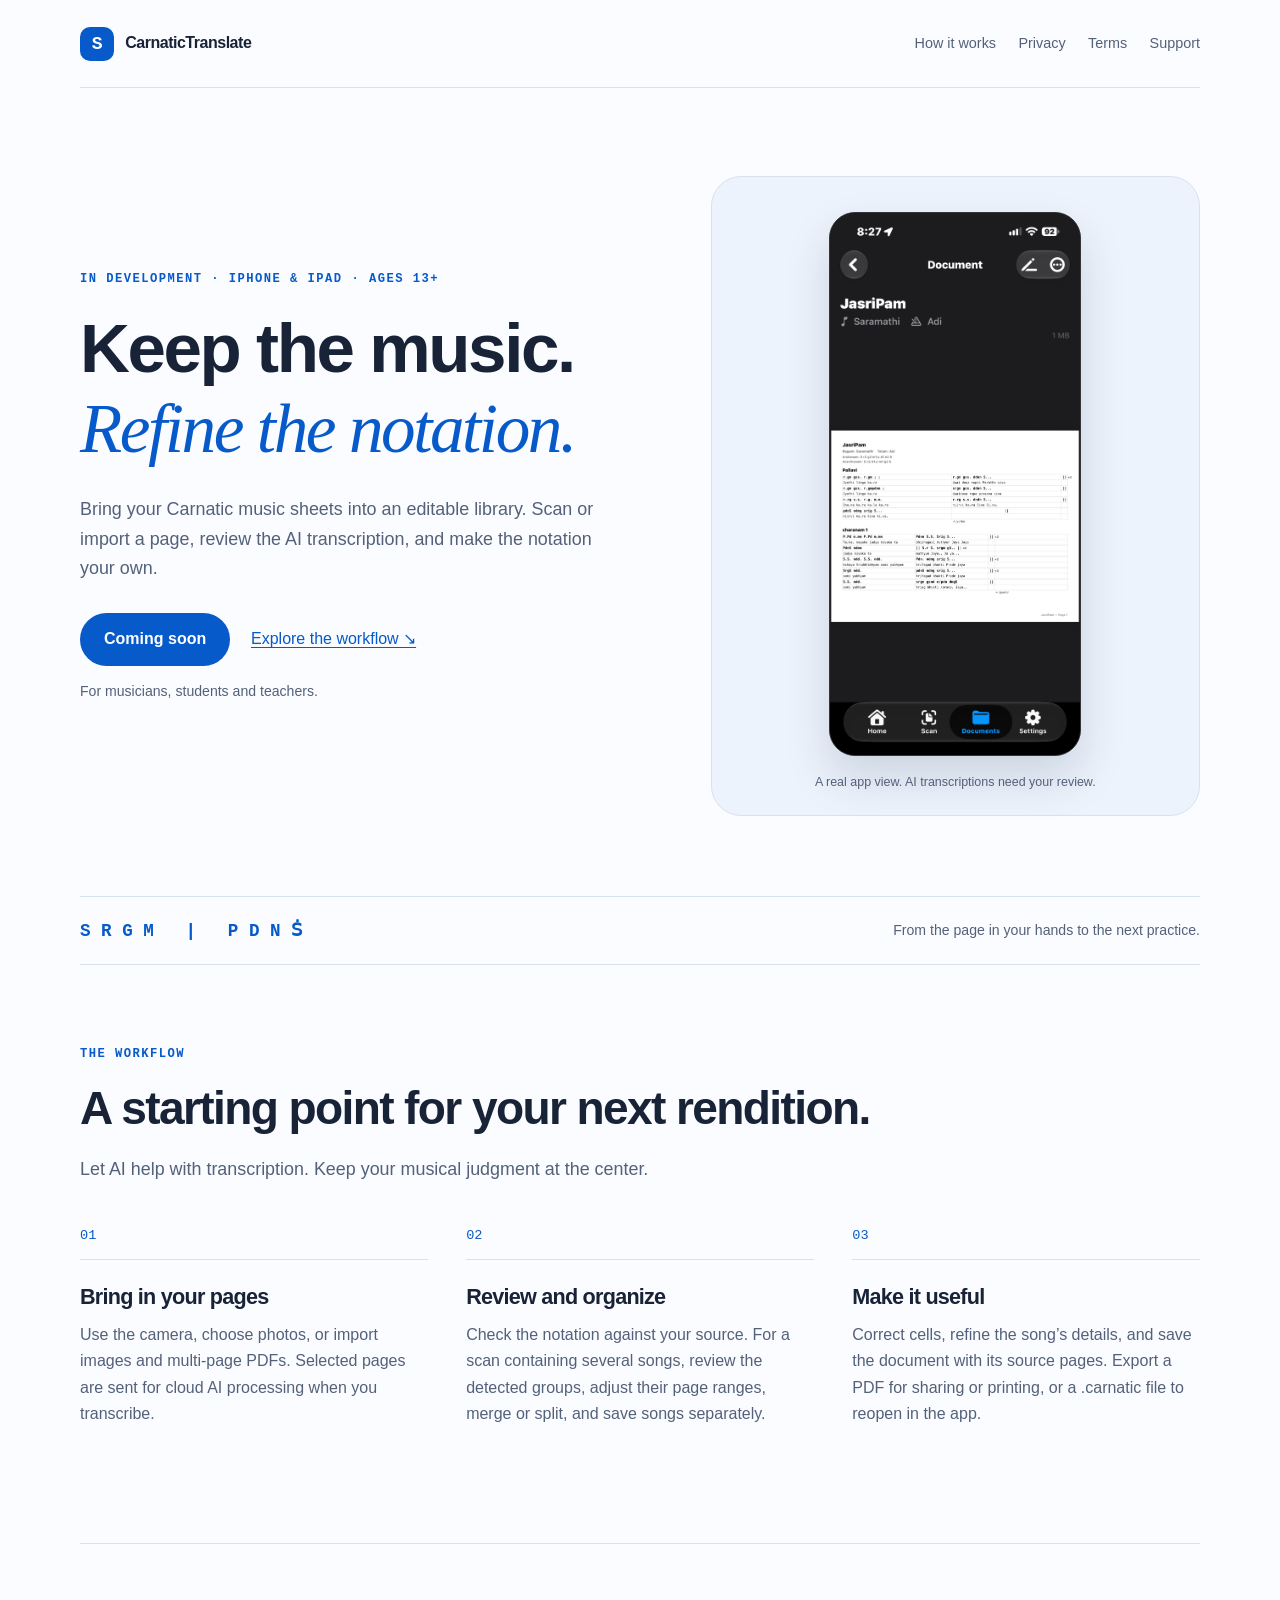
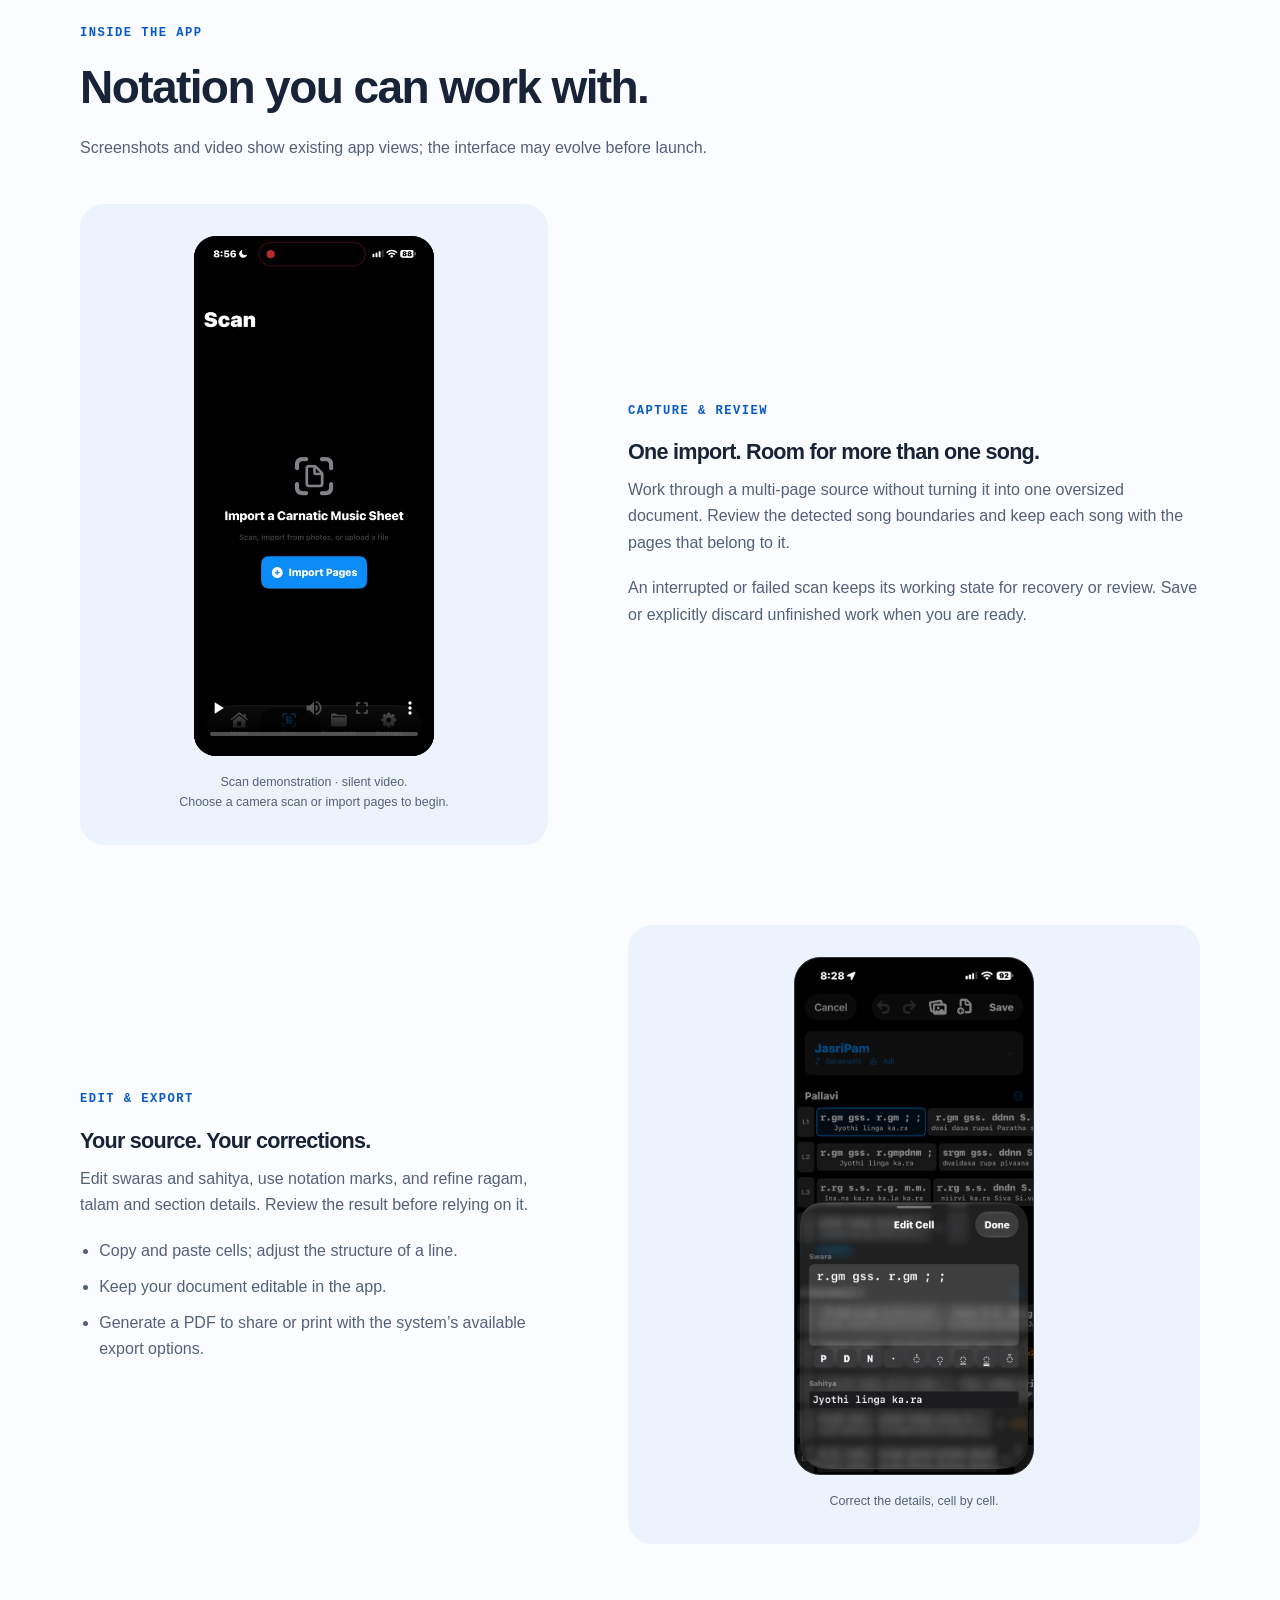
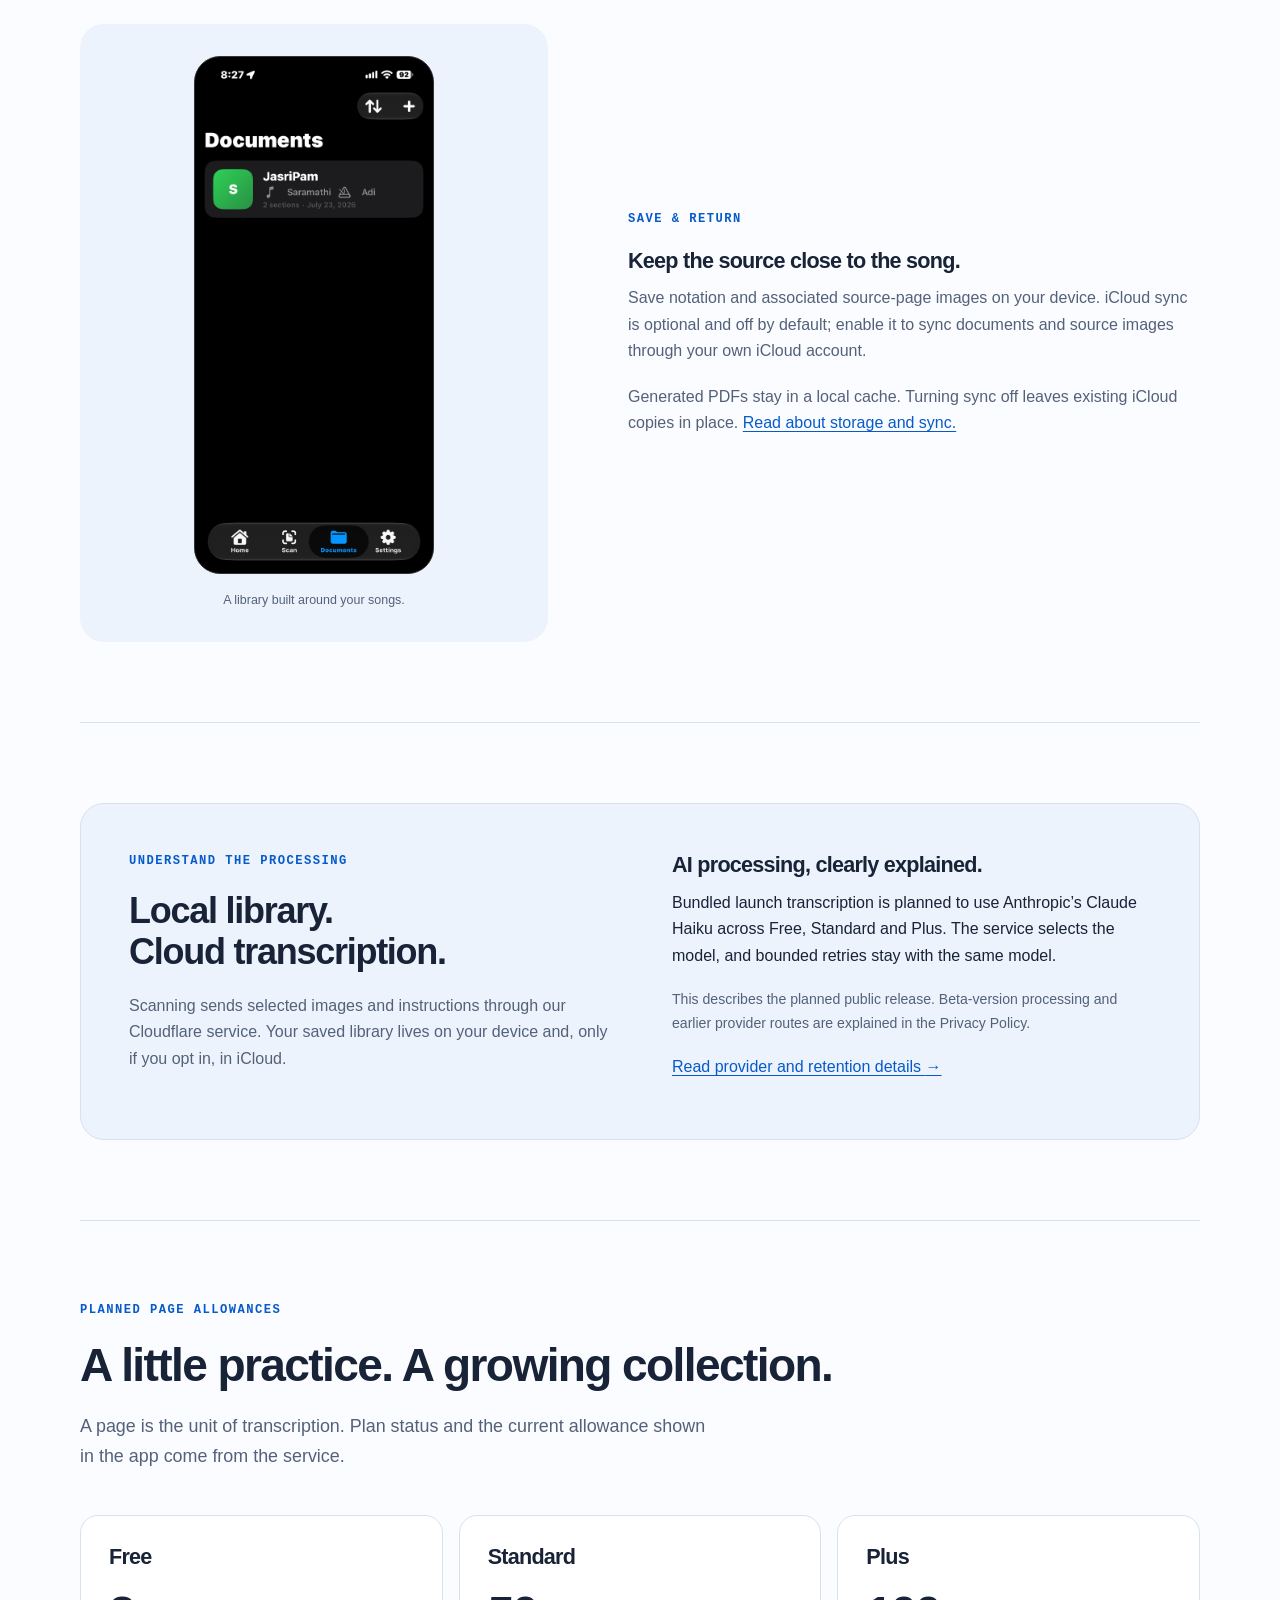
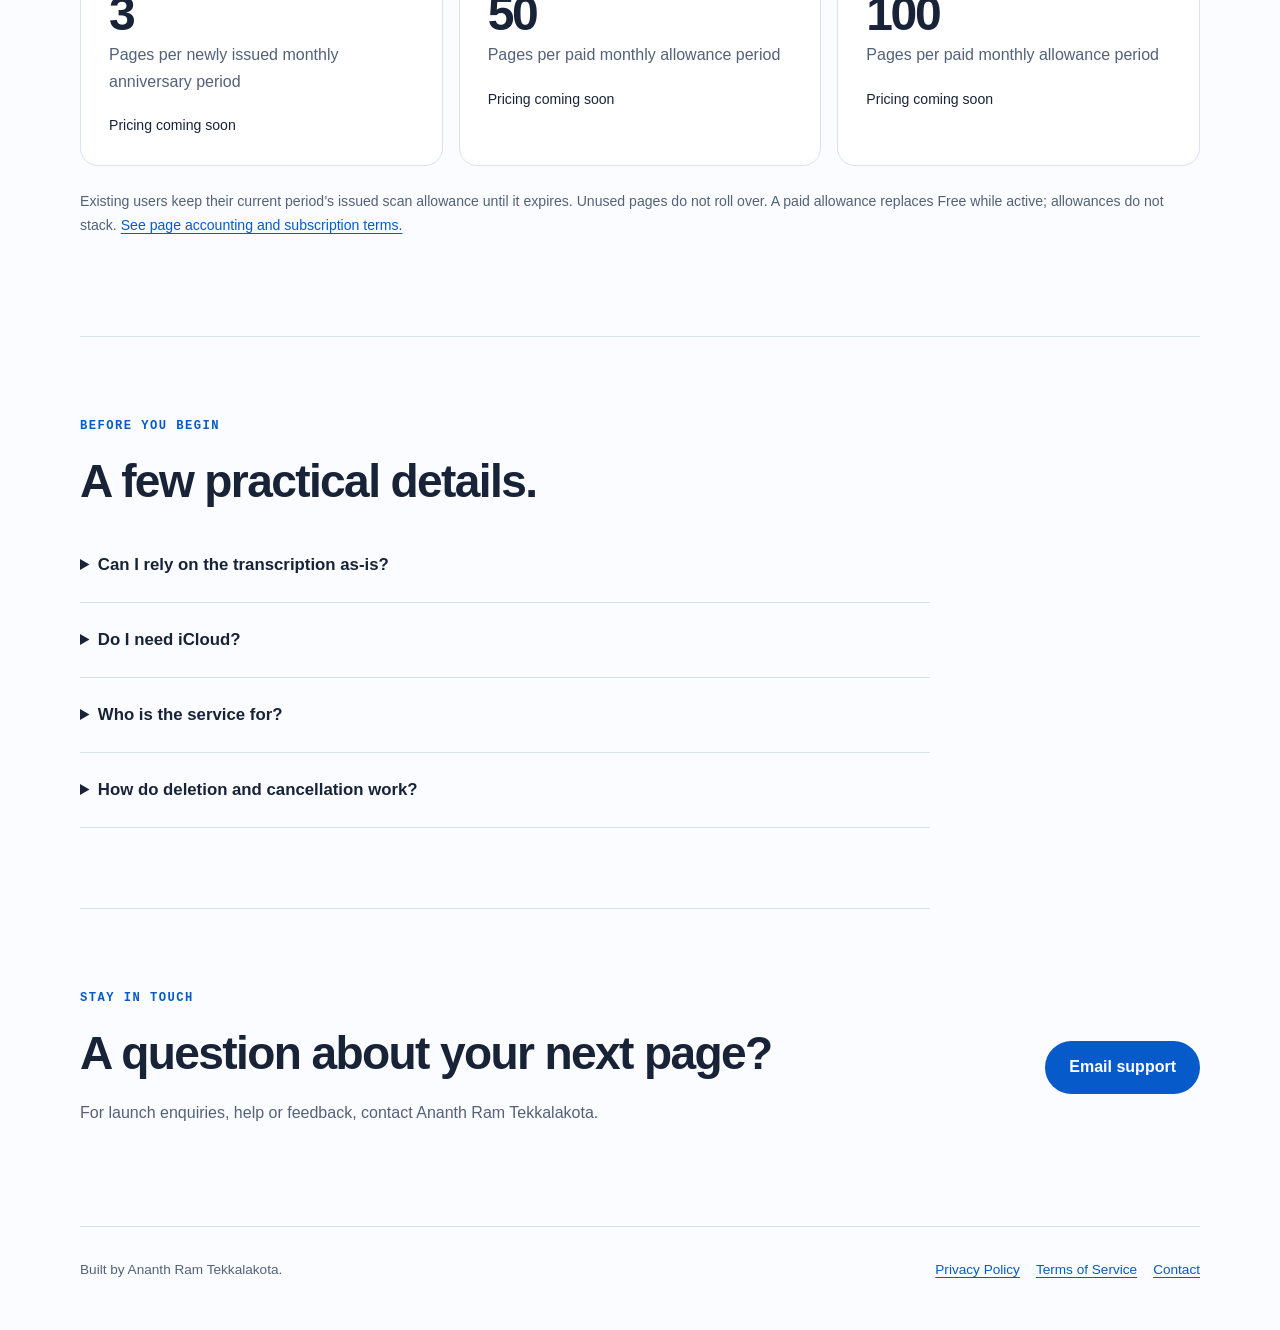
==== index.html @ 5b5632d7 "Prepare Coming soon website with beta policies at stable URLs" ====
<!DOCTYPE html>
<html lang="en">
  <head>
    <meta charset="utf-8">
    <meta name="viewport" content="width=device-width, initial-scale=1">
    <title>CarnaticTranslate — From music sheet to editable notation</title>
    <meta name="description" content="Scan or import Carnatic notation, review the AI transcription, edit swaras and sahitya, organize songs, and export a PDF. In development for iPhone and iPad.">
    <meta name="theme-color" content="#075ac9">
    <meta property="og:type" content="website">
    <meta property="og:title" content="CarnaticTranslate — Keep the music. Refine the notation.">
    <meta property="og:description" content="From a paper sheet to notation you can review, edit, save and share. In development for iPhone and iPad.">
    <meta property="og:url" content="https://ananthramtekkalakota.github.io/CarnaticTranslate/">
    <meta property="og:image" content="https://ananthramtekkalakota.github.io/CarnaticTranslate/document.png">
    <meta property="og:image:alt" content="CarnaticTranslate displaying a saved Carnatic notation document">
    <meta name="twitter:card" content="summary">
    <link rel="canonical" href="https://ananthramtekkalakota.github.io/CarnaticTranslate/">
    <link rel="stylesheet" href="./site.css">
    <link rel="icon" href="./favicon.svg" type="image/svg+xml">
  </head>
  <body>
    <a class="skip-link" href="#main">Skip to content</a>
    <div class="wrap">
      <nav class="site-nav" aria-label="Main navigation"><a class="brand" href="./" aria-current="page"><span class="brand-mark" aria-hidden="true">S</span>CarnaticTranslate</a>
        <div class="nav-links"><a href="#workflow">How it works</a><a href="./privacy.html">Privacy</a><a href="./terms.html">Terms</a><a href="#support">Support</a>
        </div>
      </nav>
      <main id="main" tabindex="-1">
        <header class="hero">
          <div>
            <p class="eyebrow">In development · iPhone &amp; iPad · Ages 13+</p>
            <h1>Keep the music.<br><em>Refine the notation.</em></h1>
            <p class="lede">Bring your Carnatic music sheets into an editable library. Scan or import a page, review the AI transcription, and make the notation your own.</p>
            <div class="actions"><span class="launch-status">Coming soon</span><a href="#workflow">Explore the workflow <span aria-hidden="true">↘</span></a>
            </div>
            <p class="muted small">For musicians, students and teachers.</p>
          </div>
          <figure class="hero-art"><img class="phone" src="./document.png" width="945" height="2048" alt="A saved song showing ragam, talam, swaras, sahitya and a PDF preview" fetchpriority="high">
            <figcaption>A real app view. AI transcriptions need your review.</figcaption>
          </figure>
        </header>
        <div class="motif"><span class="notation" aria-hidden="true">S R G M &nbsp; | &nbsp; P D N Ṡ</span><span class="muted small">From the page in your hands to the next practice.</span>
        </div>
        <section class="section" id="workflow" aria-labelledby="workflow-title">
          <div class="section-head">
            <p class="eyebrow">The workflow</p>
            <h2 id="workflow-title">A starting point for your next rendition.</h2>
            <p class="lede">Let AI help with transcription. Keep your musical judgment at the center.</p>
          </div>
          <ol class="workflow">
            <li>
              <h3>Bring in your pages</h3>
              <p>Use the camera, choose photos, or import images and multi-page PDFs. Selected pages are sent for cloud AI processing when you transcribe.</p>
            </li>
            <li>
              <h3>Review and organize</h3>
              <p>Check the notation against your source. For a scan containing several songs, review the detected groups, adjust their page ranges, merge or split, and save songs separately.</p>
            </li>
            <li>
              <h3>Make it useful</h3>
              <p>Correct cells, refine the song’s details, and save the document with its source pages. Export a PDF for sharing or printing, or a .carnatic file to reopen in the app.</p>
            </li>
          </ol>
        </section>
        <section class="section" aria-labelledby="features-title">
          <div class="section-head">
            <p class="eyebrow">Inside the app</p>
            <h2 id="features-title">Notation you can work with.</h2>
            <p class="muted">Screenshots and video show existing app views; the interface may evolve before launch.</p>
          </div>
          <div class="feature">
            <figure class="feature-media">
              <video controls playsinline preload="none" width="1180" height="2556" poster="./scan-poster.jpg" aria-label="Silent demonstration of the page scanning interface">
                <source src="./scan.mp4" type="video/mp4"><a href="./scan.mp4">Watch the scan demonstration</a>
              </video>
              <figcaption>Scan demonstration · silent video.<br>Choose a camera scan or import pages to begin.</figcaption>
            </figure>
            <div>
              <p class="eyebrow">Capture &amp; review</p>
              <h3>One import. Room for more than one song.</h3>
              <p class="muted">Work through a multi-page source without turning it into one oversized document. Review the detected song boundaries and keep each song with the pages that belong to it.</p>
              <p class="muted">An interrupted or failed scan keeps its working state for recovery or review. Save or explicitly discard unfinished work when you are ready.</p>
            </div>
          </div>
          <div class="feature reverse">
            <figure class="feature-media"><img class="phone" src="./edit-cell.png" width="945" height="2048" loading="lazy" decoding="async" alt="The notation cell editor with swara and sahitya fields and a row of notation symbols">
              <figcaption>Correct the details, cell by cell.</figcaption>
            </figure>
            <div>
              <p class="eyebrow">Edit &amp; export</p>
              <h3>Your source. Your corrections.</h3>
              <p class="muted">Edit swaras and sahitya, use notation marks, and refine ragam, talam and section details. Review the result before relying on it.</p>
              <ul>
                <li>Copy and paste cells; adjust the structure of a line.
                </li>
                <li>Keep your document editable in the app.
                </li>
                <li>Generate a PDF to share or print with the system’s available export options.
                </li>
              </ul>
            </div>
          </div>
          <div class="feature">
            <figure class="feature-media"><img class="phone" src="./documents.png" width="945" height="2048" loading="lazy" decoding="async" alt="The saved document library showing a song with its ragam and talam">
              <figcaption>A library built around your songs.</figcaption>
            </figure>
            <div>
              <p class="eyebrow">Save &amp; return</p>
              <h3>Keep the source close to the song.</h3>
              <p class="muted">Save notation and associated source-page images on your device. iCloud sync is optional and off by default; enable it to sync documents and source images through your own iCloud account.</p>
              <p class="muted">Generated PDFs stay in a local cache. Turning sync off leaves existing iCloud copies in place. <a href="./privacy.html#optional-icloud-sync">Read about storage and sync.</a></p>
            </div>
          </div>
        </section>
        <section class="section" aria-labelledby="privacy-title">
          <div class="privacy-panel">
            <div>
              <p class="eyebrow">Understand the processing</p>
              <h2 id="privacy-title">Local library.<br>Cloud transcription.</h2>
              <p class="muted">Scanning sends selected images and instructions through our Cloudflare service. Your saved library lives on your device and, only if you opt in, in iCloud.</p>
            </div>
            <div>
              <h3>AI processing, clearly explained.</h3>
              <p>Bundled launch transcription is planned to use Anthropic’s Claude Haiku across Free, Standard and Plus. The service selects the model, and bounded retries stay with the same model.</p>
              <p class="small muted">This describes the planned public release. Beta-version processing and earlier provider routes are explained in the Privacy Policy.</p><a href="./privacy.html#ai-providers-and-routing">Read provider and retention details <span aria-hidden="true">→</span></a>
            </div>
          </div>
        </section>
        <section class="section" id="plans" aria-labelledby="plans-title">
          <div class="section-head">
            <p class="eyebrow">Planned page allowances</p>
            <h2 id="plans-title">A little practice. A growing collection.</h2>
            <p class="lede">A page is the unit of transcription. Plan status and the current allowance shown in the app come from the service.</p>
          </div>
          <div class="plans">
            <article class="plan">
              <h3>Free</h3>
              <p class="count">3</p>
              <p class="muted">Pages per newly issued monthly anniversary period</p>
              <p class="small">Pricing coming soon</p>
            </article>
            <article class="plan">
              <h3>Standard</h3>
              <p class="count">50</p>
              <p class="muted">Pages per paid monthly allowance period</p>
              <p class="small">Pricing coming soon</p>
            </article>
            <article class="plan">
              <h3>Plus</h3>
              <p class="count">100</p>
              <p class="muted">Pages per paid monthly allowance period</p>
              <p class="small">Pricing coming soon</p>
            </article>
          </div>
          <p class="small muted">Existing users keep their current period’s issued scan allowance until it expires. Unused pages do not roll over. A paid allowance replaces Free while active; allowances do not stack. <a href="./terms.html#plans-page-allowances-and-service-limits">See page accounting and subscription terms.</a></p>
        </section>
        <section class="section faq" aria-labelledby="questions-title">
          <p class="eyebrow">Before you begin</p>
          <h2 id="questions-title">A few practical details.</h2>
          <details>
            <summary>Can I rely on the transcription as-is?</summary>
            <p>AI can misread notes, lyrics, structure and metadata. Compare the result with your source and correct it before using, sharing or printing it. Page accounting measures a technically usable result, not musical accuracy.</p>
          </details>
          <details>
            <summary>Do I need iCloud?</summary>
            <p>No. Save documents locally with sync off. If you choose iCloud, document JSON and source images sync through Apple. Turning it off does not remove cloud copies. Keep any additional backups you need.</p>
          </details>
          <details>
            <summary>Who is the service for?</summary>
            <p>The intended service minimum is 13. If you are under 18, you need a parent or legal guardian’s permission. Local age and consent rules also apply. This service requirement is separate from Apple’s content age rating. <a href="./terms.html#age-eligibility">Read the eligibility terms.</a></p>
          </details>
          <details>
            <summary>How do deletion and cancellation work?</summary>
            <p>Document deletion, requests about server data, and Apple subscription cancellation are separate. There is currently no authenticated in-app server-data deletion workflow. <a href="./privacy.html#deletion-and-remaining-copies">Read the deletion limits</a> or <a href="https://support.apple.com/en-us/118428">Apple’s cancellation instructions</a>.</p>
          </details>
        </section>
        <section class="section support" id="support" aria-labelledby="support-title">
          <div>
            <p class="eyebrow">Stay in touch</p>
            <h2 id="support-title">A question about your next page?</h2>
            <p class="muted">For launch enquiries, help or feedback, contact Ananth Ram Tekkalakota.</p>
          </div><a class="button" href="mailto:razer323@hotmail.com">Email support</a>
        </section>
      </main>
      <footer class="site-footer">
        <p>Built by Ananth Ram Tekkalakota.</p>
        <div class="footer-links"><a href="./privacy.html">Privacy Policy</a><a href="./terms.html">Terms of Service</a><a href="mailto:razer323@hotmail.com">Contact</a>
        </div>
      </footer>
    </div>
  </body>
</html>
---- site.css ----
:root {
  color-scheme: light dark;
  --bg: #fbfcff;
  --fg: #182337;
  --muted: #536179;
  --accent: #075ac9;
  --soft: #edf3fc;
  --card: #fff;
  --line: #d8e1ee;
  --mono: ui-monospace,SFMono-Regular,Menlo,Consolas,monospace;
}
* {
  box-sizing: border-box;
}
html {
  -webkit-text-size-adjust: 100%;
  scroll-padding-top: 2rem;
}
body {
  margin: 0;
  color: var(--fg);
  background: var(--bg);
  font: 16px/1.65 -apple-system,BlinkMacSystemFont,"Segoe UI",sans-serif;
  -webkit-font-smoothing: antialiased;
}
a {
  color: var(--accent);
  text-underline-offset: .2em;
}
a:hover {
  text-decoration-thickness: 2px;
}
:focus-visible {
  outline: 3px solid var(--accent);
  outline-offset: 5px;
  border-radius: 3px;
}
.skip-link {
  position: absolute;
  top: -6rem;
  left: 1rem;
  padding: .7rem 1rem;
  background: var(--card);
  z-index: 10;
}
.skip-link:focus {
  top: 1rem;
}
.wrap {
  width: min(1120px,calc(100% - 3rem));
  margin-inline: auto;
}
.site-nav {
  display: flex;
  justify-content: space-between;
  align-items: center;
  gap: 1.5rem;
  min-height: 88px;
  border-bottom: 1px solid var(--line);
}
.brand {
  display: inline-flex;
  gap: .7rem;
  align-items: center;
  color: var(--fg);
  font-weight: 750;
  text-decoration: none;
  letter-spacing: -.03em;
}
.brand-mark {
  display: grid;
  place-items: center;
  width: 34px;
  height: 34px;
  border-radius: 10px;
  color: #fff;
  background: #075ac9;
  font: 700 18px var(--mono);
}
.nav-links {
  display: flex;
  gap: .3rem 1.4rem;
  flex-wrap: wrap;
}
.nav-links a {
  display: inline-block;
  padding: .6rem 0;
  color: var(--muted);
  font-size: .9rem;
  text-decoration: none;
}
.nav-links a:hover,.nav-links a[aria-current] {
  color: var(--accent);
  text-decoration: underline;
}
.eyebrow {
  color: var(--accent);
  font: 650 .76rem/1.5 var(--mono);
  letter-spacing: .12em;
  text-transform: uppercase;
}
h1,h2,h3 {
  line-height: 1.16;
  letter-spacing: -.035em;
  text-wrap: balance;
}
h1 {
  font-size: clamp(2.7rem,5.4vw,4.8rem);
  margin: 1.25rem 0 1.6rem;
}
h2 {
  font-size: clamp(2rem,3.6vw,3rem);
  margin: .7rem 0 1.25rem;
}
h3 {
  font-size: 1.35rem;
  margin: 0 0 .8rem;
}
p {
  margin: 0 0 1.2rem;
}
.muted,.lede,figcaption {
  color: var(--muted);
}
.lede {
  max-width: 40rem;
  font-size: 1.12rem;
}
.hero {
  display: grid;
  grid-template-columns: 1.08fr .92fr;
  align-items: center;
  gap: 3.5rem;
  padding: 5.5rem 0 5rem;
}
.hero h1 em {
  color: var(--accent);
  font-family: Georgia,"Times New Roman",serif;
  font-weight: 400;
}
.hero .lede {
  max-width: 33rem;
}
.actions {
  display: flex;
  gap: 1.3rem;
  flex-wrap: wrap;
  align-items: center;
  margin: 1.8rem 0 .85rem;
}
.button, .launch-status {
  display: inline-block;
  border-radius: 100px;
  background: #075ac9;
  color: #fff;
  padding: .85rem 1.5rem;
  font-weight: 650;
  text-decoration: none;
}
.button:hover {
  background: #034daf;
}
.small {
  font-size: .88rem;
}
.hero-art {
  margin: 0;
  padding: 2.2rem 2.2rem 1.4rem;
  border: 1px solid var(--line);
  border-radius: 30px;
  background: var(--soft);
}
.hero-art .phone {
  width: min(100%,252px);
  margin: auto;
  box-shadow: 0 22px 45px #132b4b26;
}
.phone {
  display: block;
  width: 100%;
  height: auto;
  border: 1px solid #353535;
  border-radius: 26px;
  background: #1c1c1e;
}
figcaption {
  font-size: .78rem;
  margin-top: 1rem;
  text-align: center;
}
.motif {
  border-block: 1px solid var(--line);
  padding: 1.35rem 0;
  display: flex;
  justify-content: space-between;
  gap: 1rem;
  align-items: center;
}
.notation {
  font: 600 clamp(.8rem,2vw,1.1rem) var(--mono);
  color: var(--accent);
}
.section {
  padding: 5rem 0;
  border-bottom: 1px solid var(--line);
}
.section-head {
  margin-bottom: 2.7rem;
}
.workflow {
  display: grid;
  grid-template-columns: repeat(3,1fr);
  gap: 2.4rem;
  padding: 0;
  list-style: none;
  counter-reset: workflow;
}
.workflow li {
  counter-increment: workflow;
}
.workflow li::before {
  content: "0" counter(workflow);
  display: block;
  font: .85rem var(--mono);
  color: var(--accent);
  padding-bottom: 1rem;
  border-bottom: 1px solid var(--line);
  margin-bottom: 1.5rem;
}
.workflow p {
  color: var(--muted);
}
.feature {
  display: grid;
  grid-template-columns: .9fr 1.1fr;
  gap: 5rem;
  align-items: center;
}
.feature+.feature {
  margin-top: 5rem;
}
.feature.reverse .feature-media {
  order: 2;
}
.feature-media {
  margin: 0;
  padding: 2rem;
  background: var(--soft);
  border-radius: 24px;
}
.feature-media .phone {
  max-width: 240px;
  margin: auto;
}
.feature-media video {
  height: auto;
  display: block;
  width: min(100%,240px);
  margin: auto;
  border-radius: 22px;
  background: #000;
}
.feature ul {
  padding-left: 1.2rem;
  color: var(--muted);
}
.feature li+li {
  margin-top: .6rem;
}
.privacy-panel {
  display: grid;
  grid-template-columns: 1fr 1fr;
  gap: 4rem;
  padding: 3rem;
  background: var(--soft);
  border: 1px solid var(--line);
  border-radius: 24px;
}
.privacy-panel h2 {
  font-size: 2.25rem;
}
.plans {
  display: grid;
  grid-template-columns: repeat(3,1fr);
  gap: 1rem;
  margin-bottom: 1.5rem;
}
.plan {
  border: 1px solid var(--line);
  border-radius: 18px;
  padding: 1.75rem;
  background: var(--card);
}
.count {
  font-size: 3rem;
  font-weight: 650;
  letter-spacing: -.05em;
  margin: 1rem 0 0;
  line-height: 1.2;
}
.plan p:last-child {
  margin-bottom: 0;
}
.faq {
  max-width: 850px;
}
details {
  border-bottom: 1px solid var(--line);
  padding: 1.15rem 0;
}
summary {
  cursor: pointer;
  font-size: 1.05rem;
  font-weight: 650;
  padding: .3rem 0;
}
details p {
  color: var(--muted);
  margin: 1rem 0 .3rem;
}
.support {
  display: flex;
  justify-content: space-between;
  gap: 2rem;
  align-items: center;
}
.support h2 {
  margin-top: 0;
}
.site-footer {
  display: flex;
  justify-content: space-between;
  gap: 1rem 2rem;
  flex-wrap: wrap;
  padding: 2rem 0 3rem;
  color: var(--muted);
  font-size: .85rem;
}
.site-footer p {
  margin: 0;
}
.footer-links {
  display: flex;
  gap: 1rem;
  flex-wrap: wrap;
}
.legal-header {
  padding: 4rem 0 2rem;
  max-width: 810px;
}
.legal-header h1 {
  font-size: clamp(2.6rem,5vw,4rem);
}
.revision {
  color: var(--muted);
  font-size: .9rem;
}
.notice {
  border-left: 3px solid var(--accent);
  background: var(--soft);
  padding: 1rem 1.25rem;
  border-radius: 0 10px 10px 0;
}
.legal-layout {
  display: grid;
  grid-template-columns: 220px minmax(0,1fr);
  gap: 3.5rem;
  align-items: start;
  padding-bottom: 4rem;
}
.toc {
  font-size: .84rem;
  border-top: 1px solid var(--line);
  padding-top: 1rem;
}
.toc ol {
  list-style: none;
  padding: 0;
  margin: .7rem 0;
}
.toc li {
  margin-bottom: .6rem;
}
.toc a {
  display: inline-block;
  padding: .15rem 0;
  color: var(--muted);
}
.legal-copy {
  max-width: 760px;
  overflow-wrap: anywhere;
}
.legal-copy h2 {
  font-size: 1.4rem;
  margin: 2.3rem 0 1rem;
  line-height: 1.3;
}
.legal-copy h2:first-child {
  margin-top: 0;
}
.legal-copy h3 {
  font-size: 1.1rem;
  margin-top: 1.5rem;
}
.legal-copy ul {
  padding-left: 1.3rem;
}
.legal-copy li {
  margin-bottom: .65rem;
}
@media(prefers-color-scheme:dark) {
  :root {
    --bg: #111722;
    --fg: #eef2fa;
    --muted: #acb9cc;
    --accent: #83b8ff;
    --soft: #1b293d;
    --card: #172131;
    --line: #34435a;
  }
}
@media(max-width:760px) {
  .wrap {
    width: calc(100% - 2.5rem);
  }
  .site-nav {
    align-items: flex-start;
    flex-direction: column;
    gap: .3rem;
    padding: 1.2rem 0 .8rem;
  }
  .nav-links {
    gap: .2rem 1.3rem;
  }
  .hero {
    grid-template-columns: 1fr;
    gap: 2rem;
    padding: 3rem 0;
  }
  .hero h1 {
    max-width: 12ch;
  }
  .hero-art {
    max-width: 430px;
    width: 100%;
    margin: auto;
    padding: 1.75rem;
  }
  .hero-art .phone {
    max-width: 215px;
  }
  .motif {
    align-items: flex-start;
    flex-direction: column;
    gap: .3rem;
  }
  .section {
    padding: 3.5rem 0;
  }
  .workflow,.plans,.feature,.privacy-panel,.legal-layout {
    grid-template-columns: 1fr;
  }
  .workflow {
    gap: 1.5rem;
  }
  .feature {
    gap: 1.8rem;
  }
  .feature.reverse .feature-media {
    order: 0;
  }
  .feature+.feature {
    margin-top: 3.5rem;
  }
  .feature-media .phone,.feature-media video {
  height: auto;
    max-width: 220px;
  }
  .privacy-panel {
    gap: 1rem;
    padding: 1.5rem;
  }
  .support {
    align-items: flex-start;
    flex-direction: column;
  }
  .plan {
    padding: 1.4rem;
  }
  .count {
    margin: .5rem 0 0;
  }
  .legal-header {
    padding: 2.5rem 0 1.5rem;
  }
  .legal-layout {
    gap: 2rem;
  }
  .toc ol {
    columns: 2;
    column-gap: 1.5rem;
  }
  .toc li {
    break-inside: avoid;
  }
}
@media(prefers-reduced-motion:reduce) {
  *,*::before,*::after {
    scroll-behavior: auto!important;
    animation: none!important;
    transition: none!important;
  }
}
@media print {
  :root {
    color-scheme: light;
    --fg: #000;
    --bg: #fff;
    --muted: #333;
  }
  .site-nav,.toc,.skip-link,.site-footer {
    display: none;
  }
  .legal-layout {
    display: block;
  }
  .wrap {
    width: 100%;
  }
  .legal-header {
    padding-top: 0;
  }
  .legal-copy {
    max-width: none;
  }
  h2 {
    break-after: avoid;
  }
}
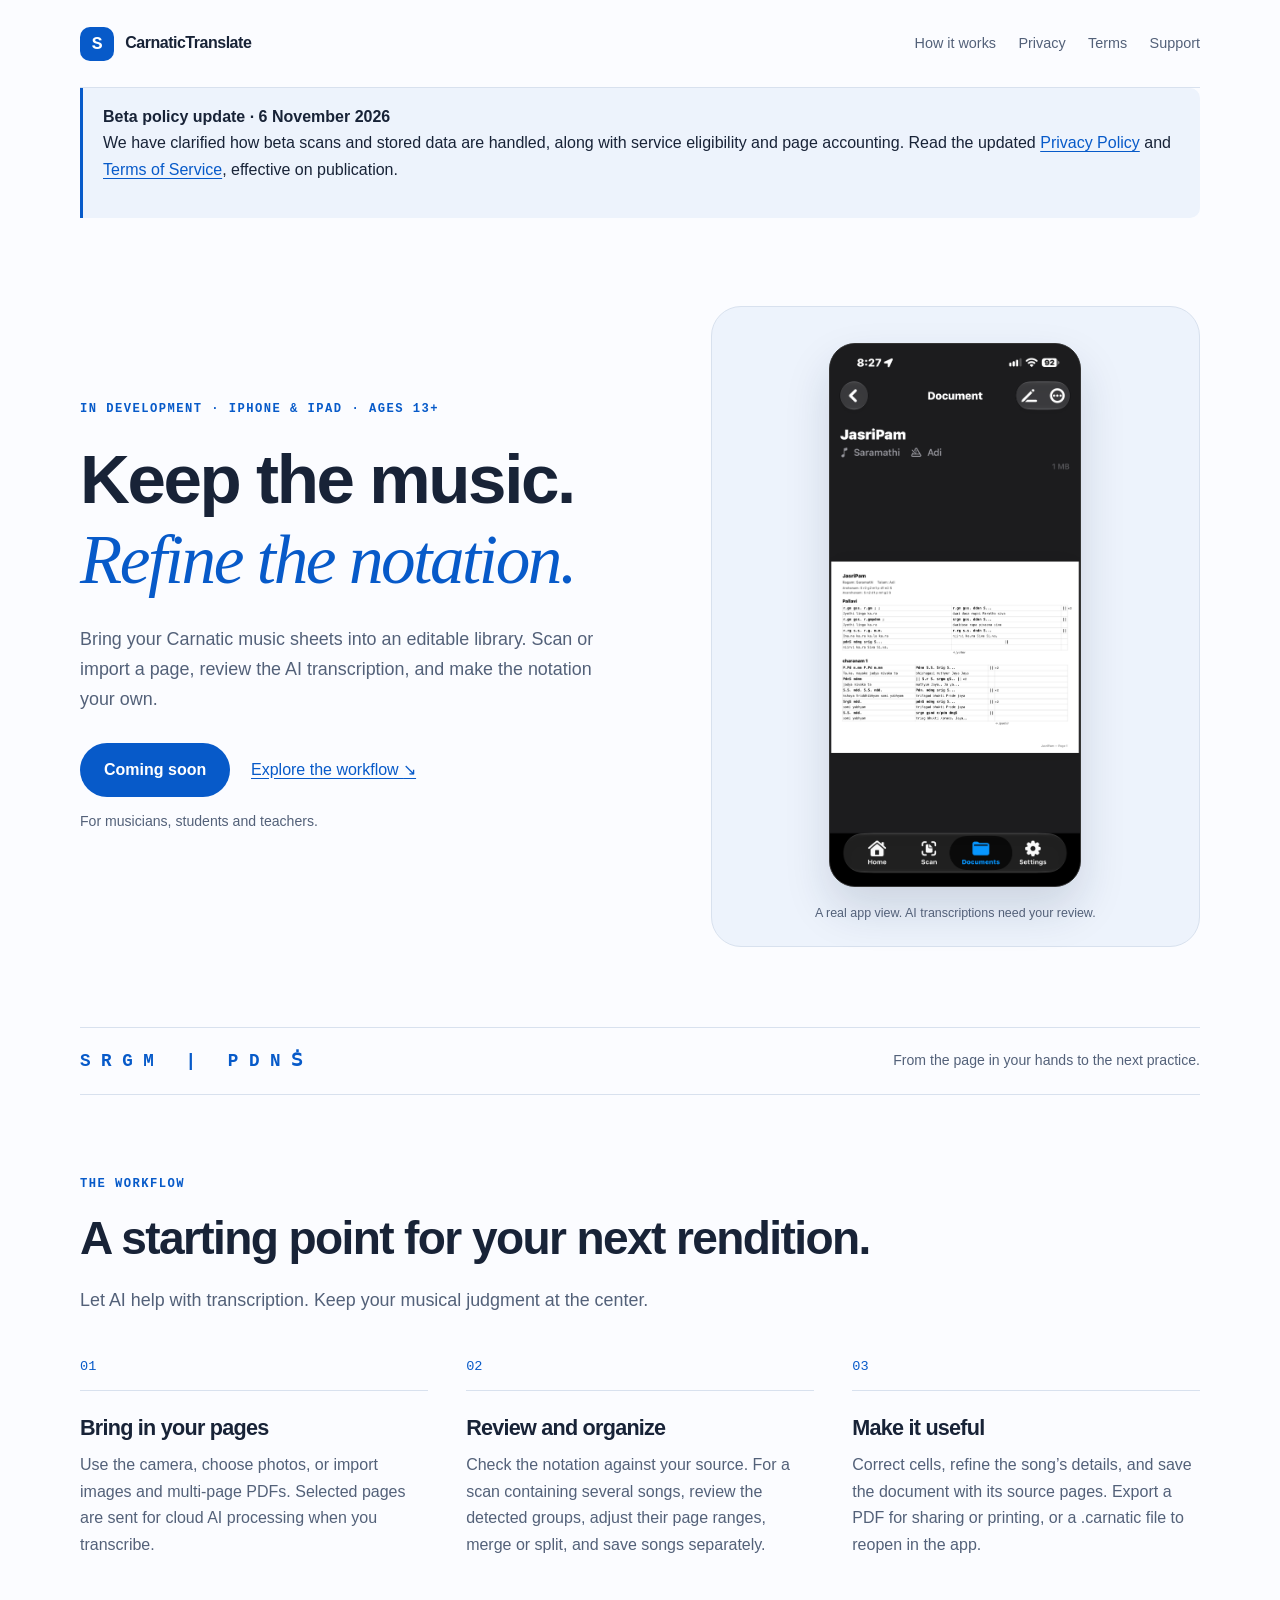
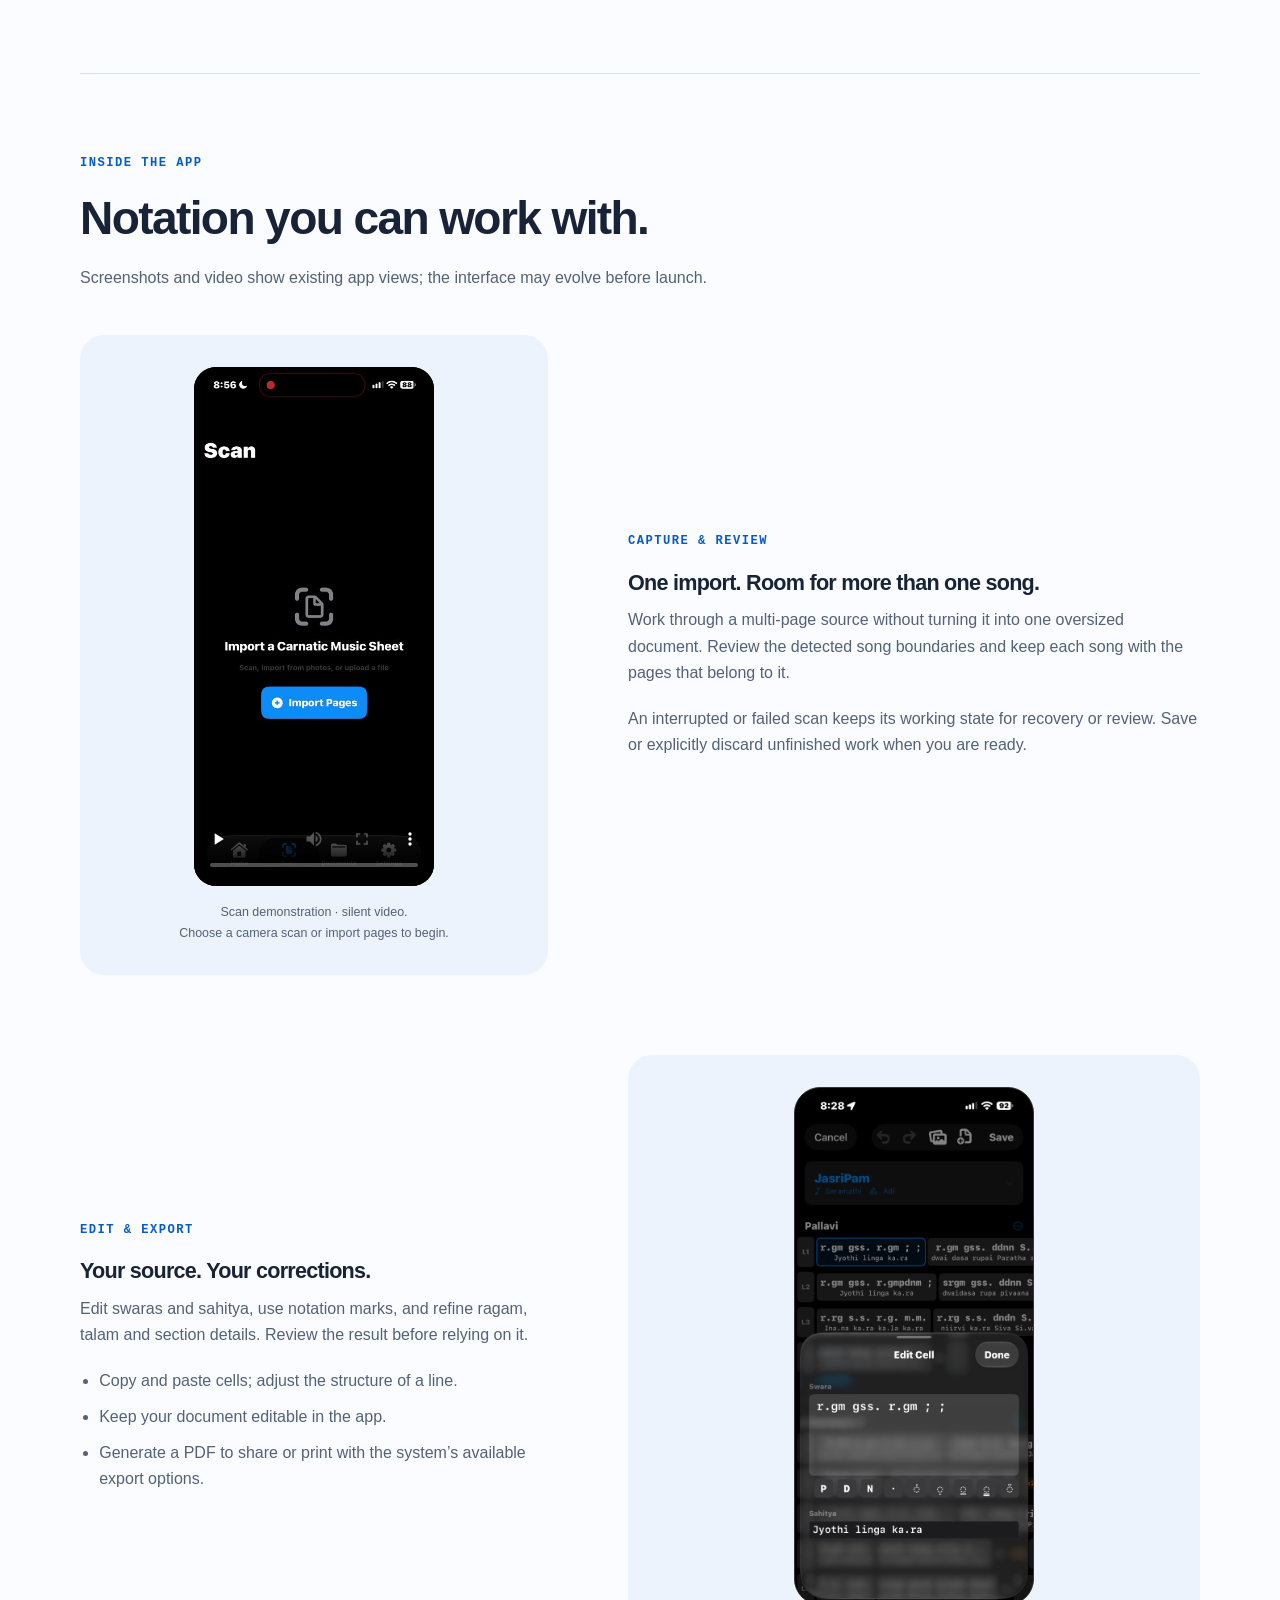
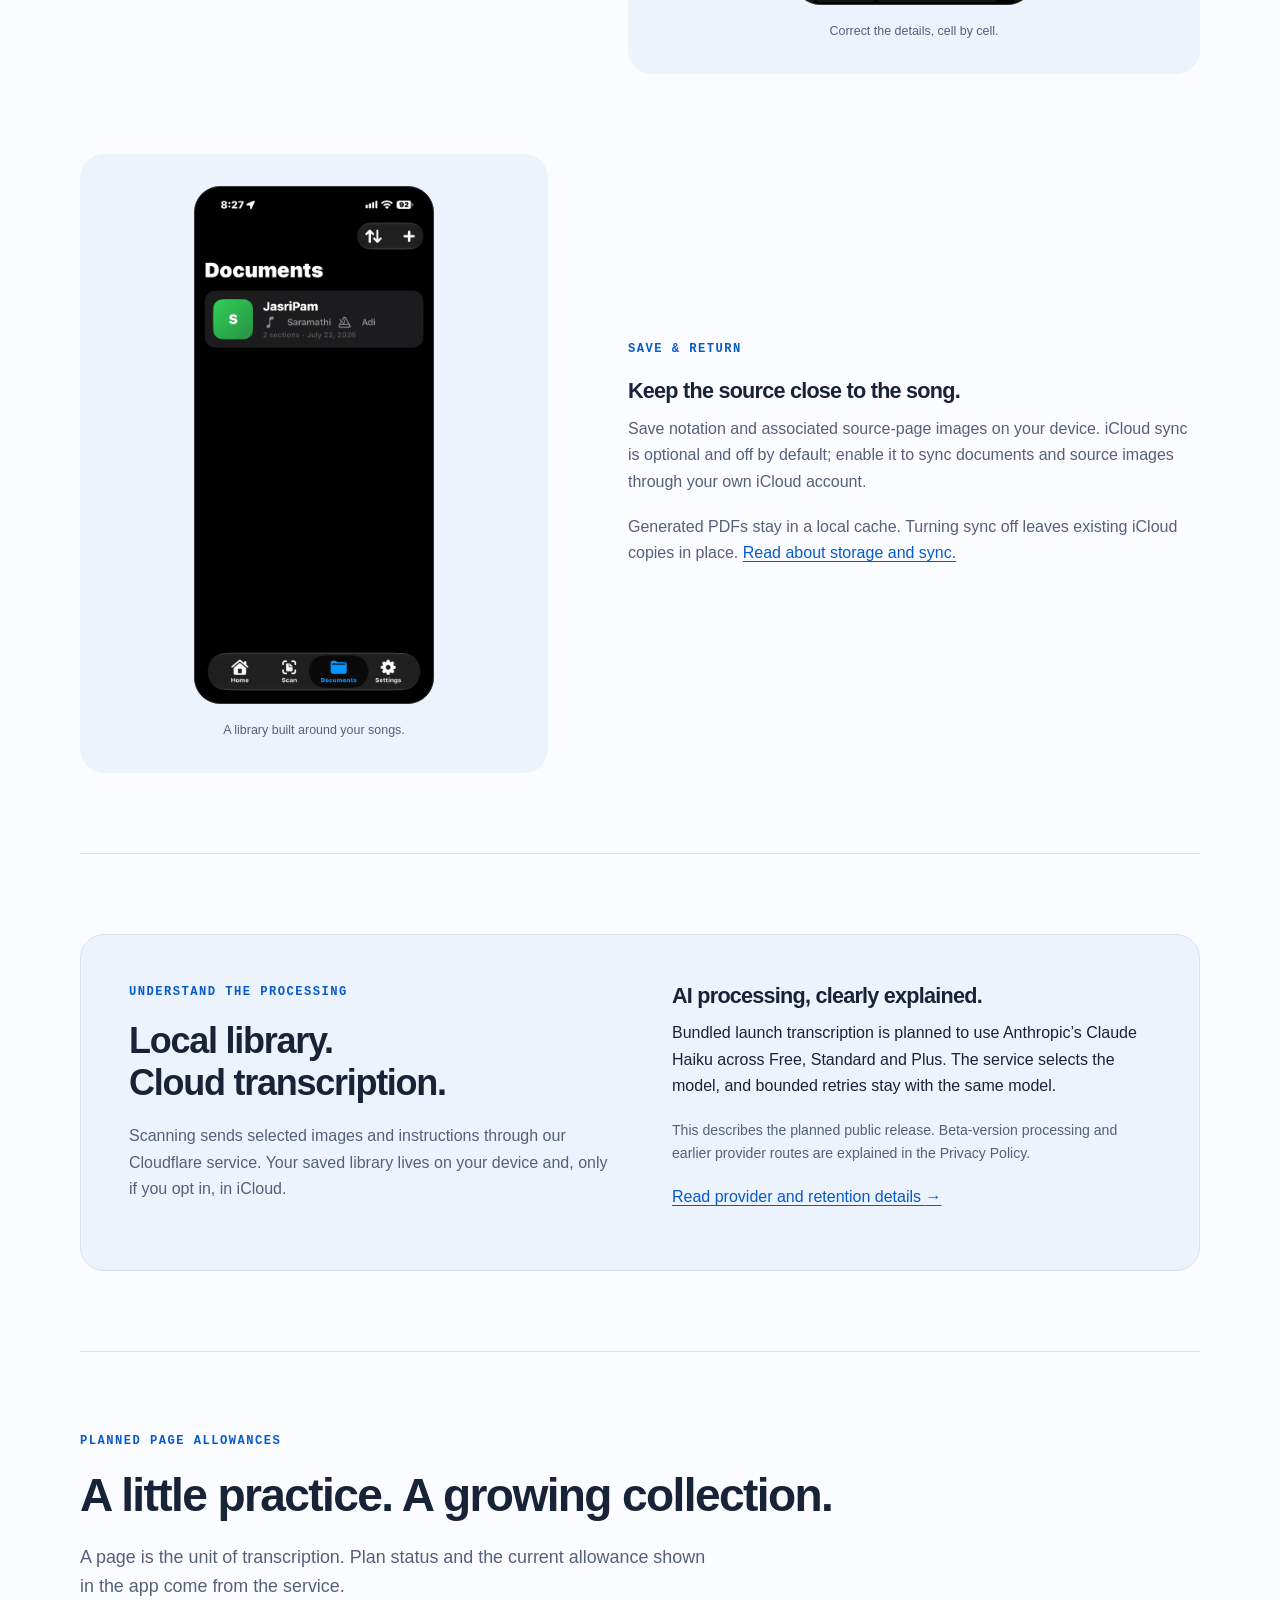
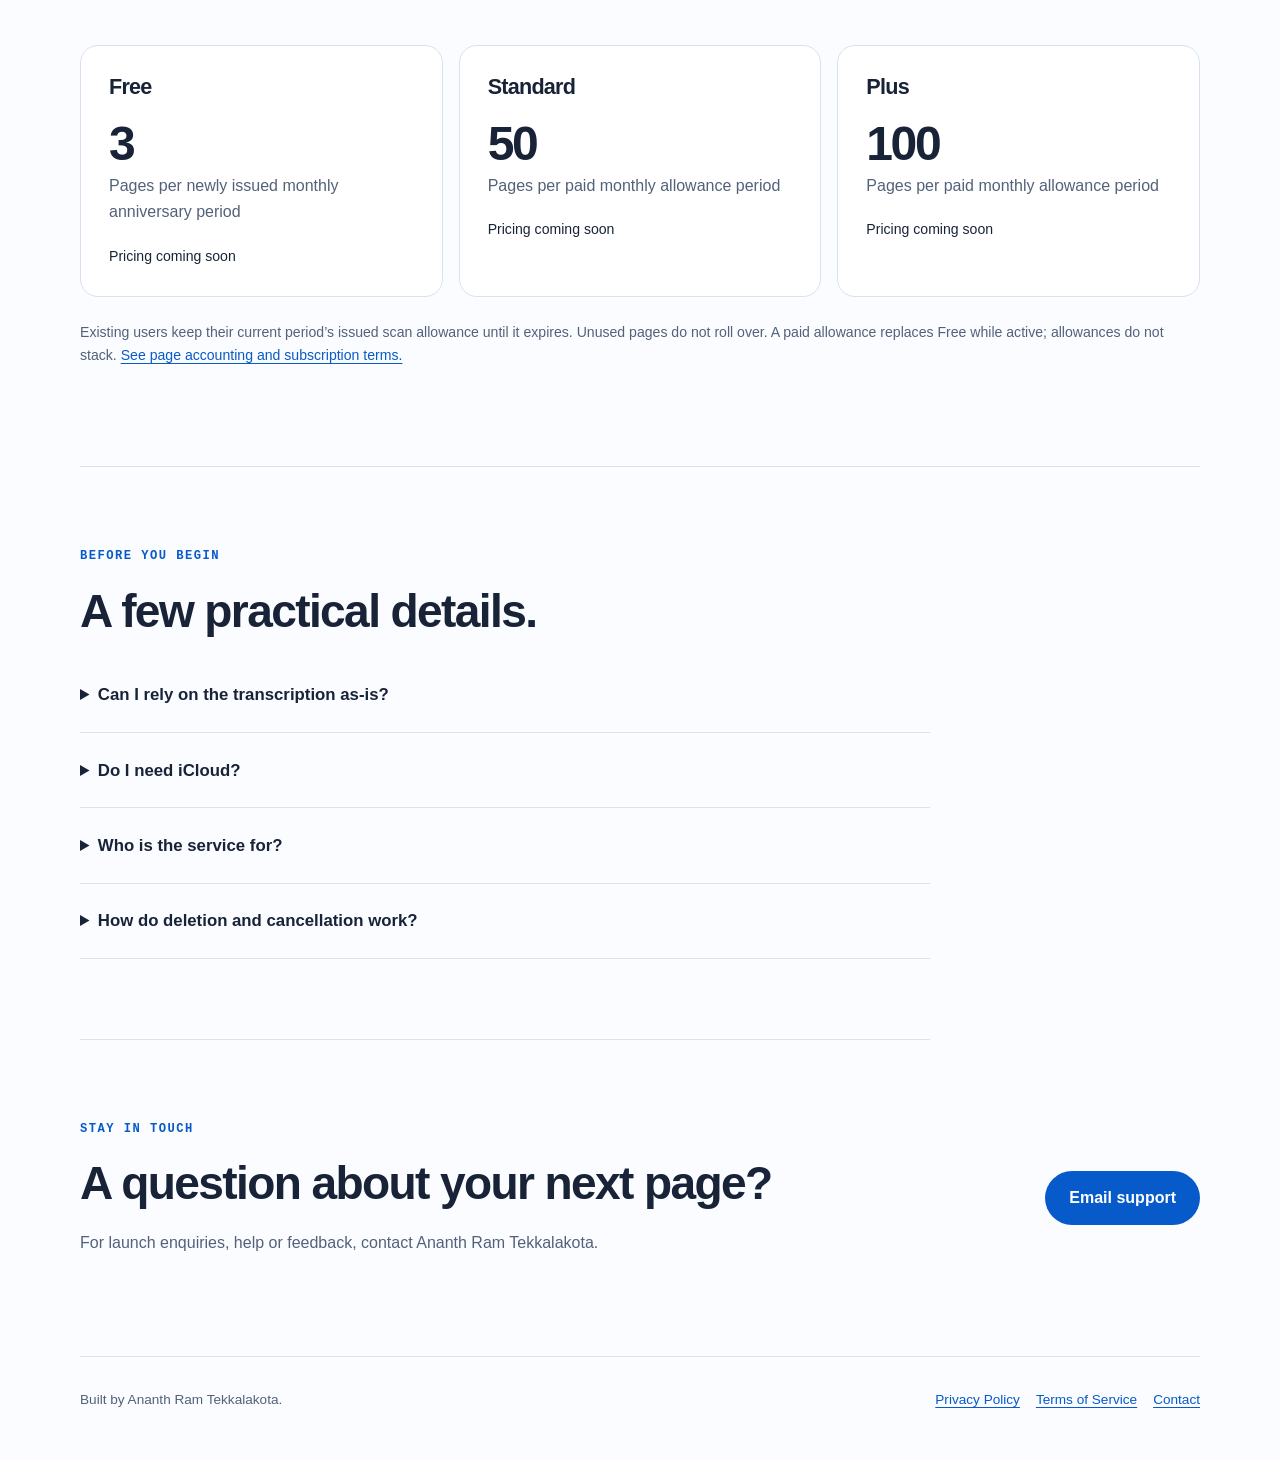
==== commit e7568a94: "Date approved beta policies and add visible change notices" ====
--- a/index.html
+++ b/index.html
@@ -25,6 +25,10 @@
         </div>
       </nav>
       <main id="main" tabindex="-1">
+        <aside class="notice" aria-labelledby="policy-update-title">
+          <strong id="policy-update-title">Beta policy update · <time datetime="2026-11-06">6 November 2026</time></strong>
+          <p>We have clarified how beta scans and stored data are handled, along with service eligibility and page accounting. Read the updated <a href="./privacy.html">Privacy Policy</a> and <a href="./terms.html">Terms of Service</a>, effective on publication.</p>
+        </aside>
         <header class="hero">
           <div>
             <p class="eyebrow">In development · iPhone &amp; iPad · Ages 13+</p>
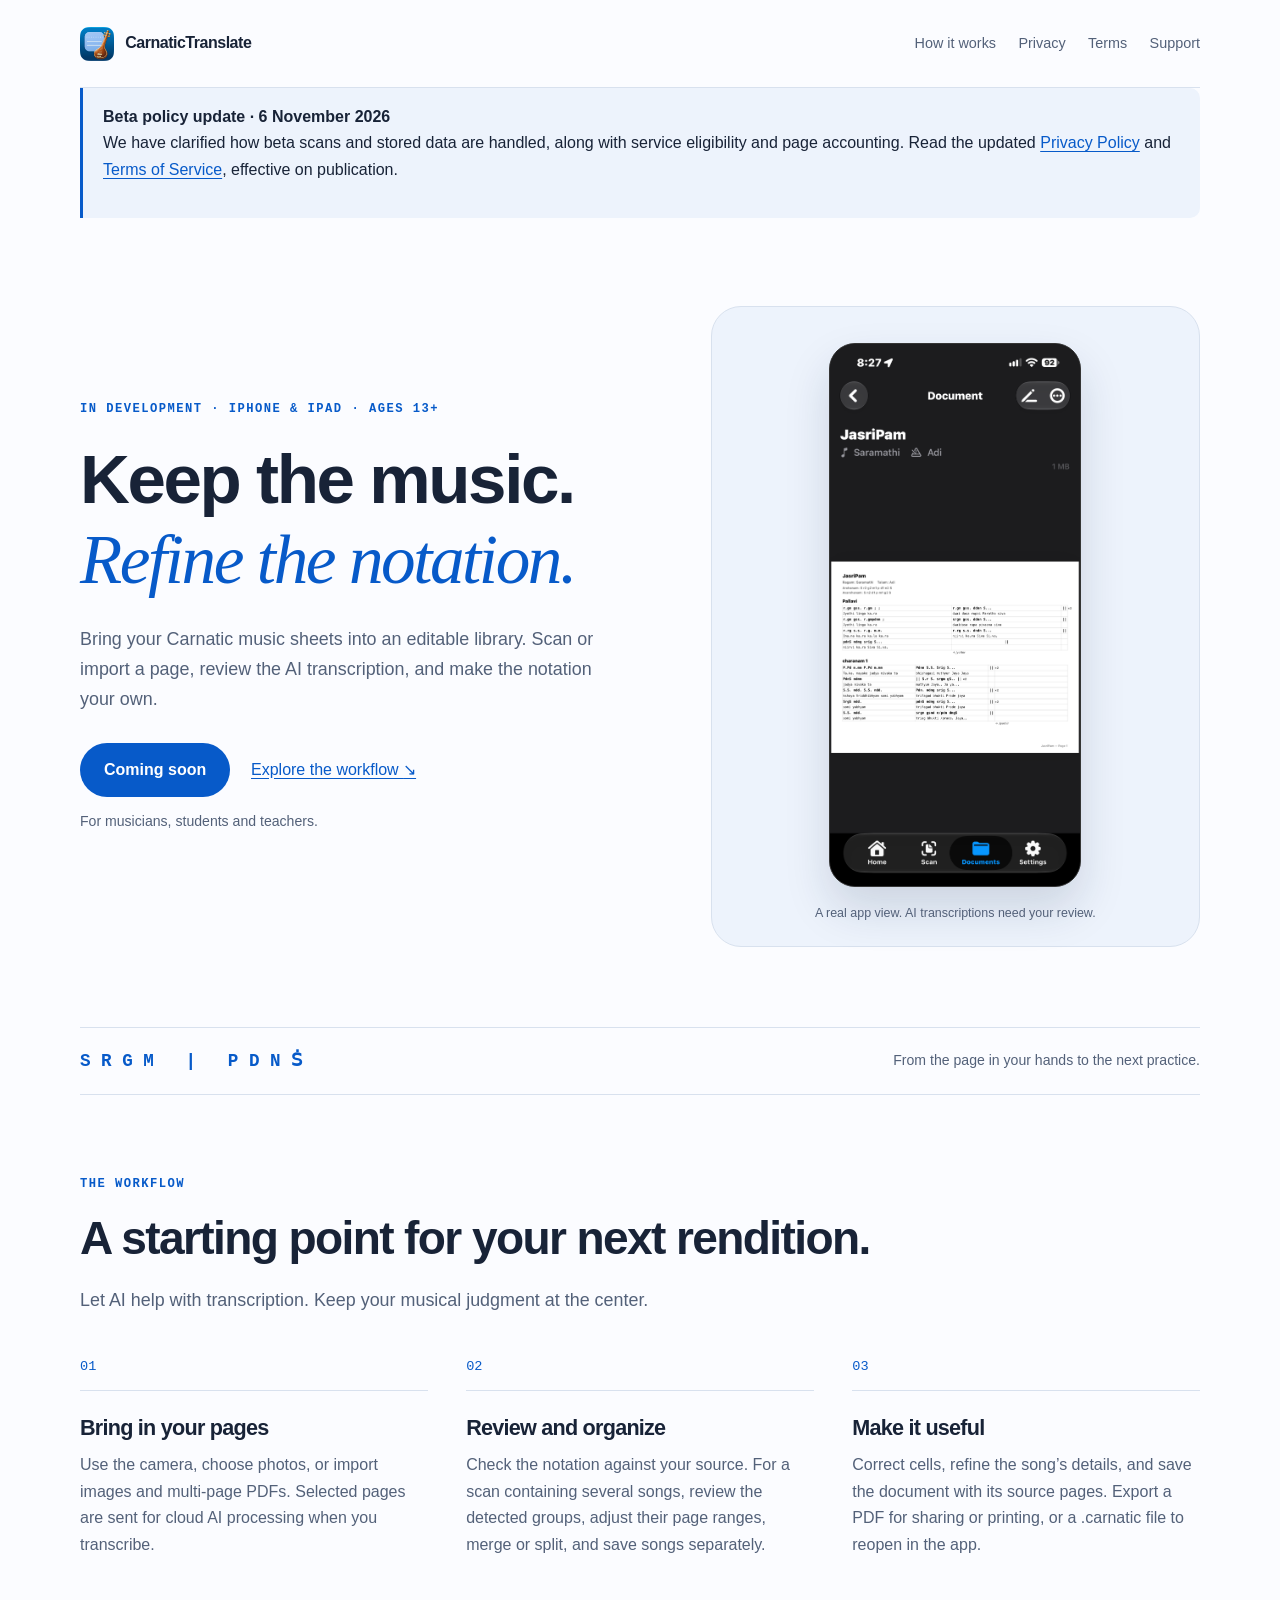
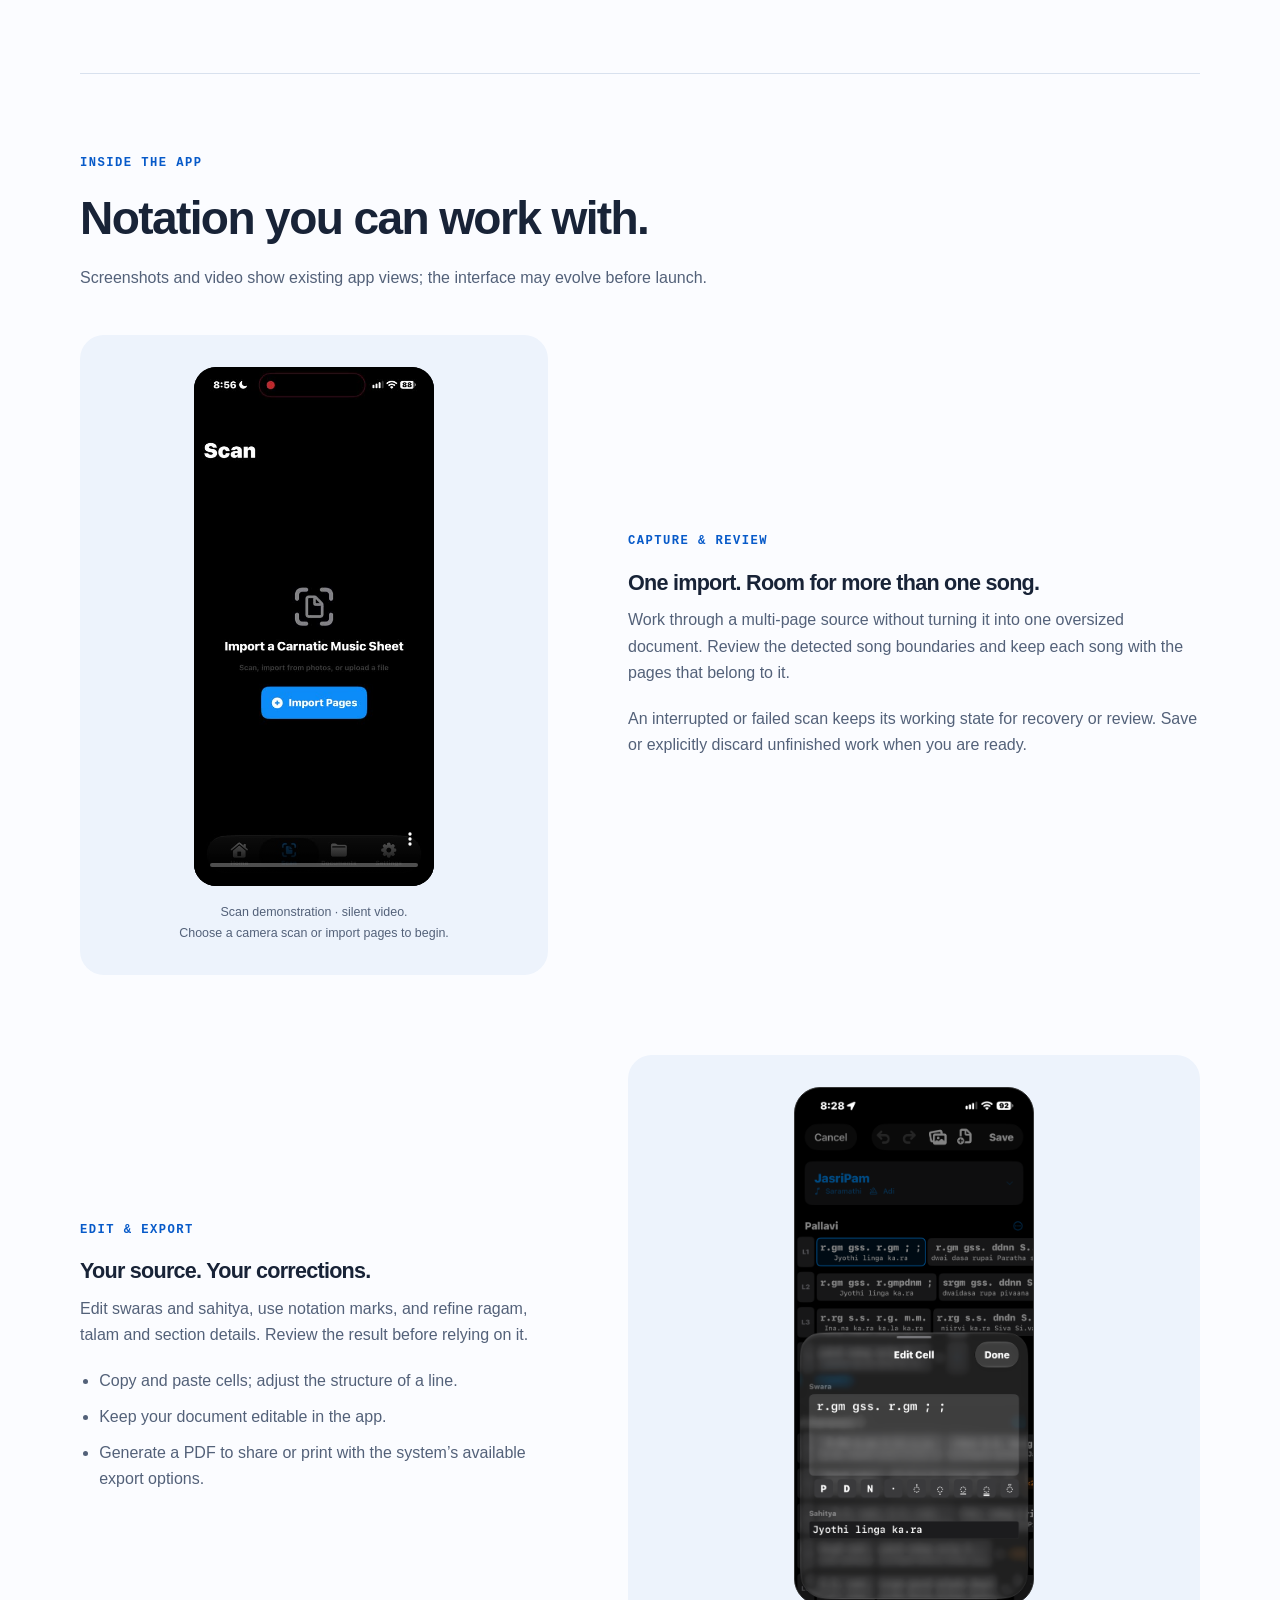
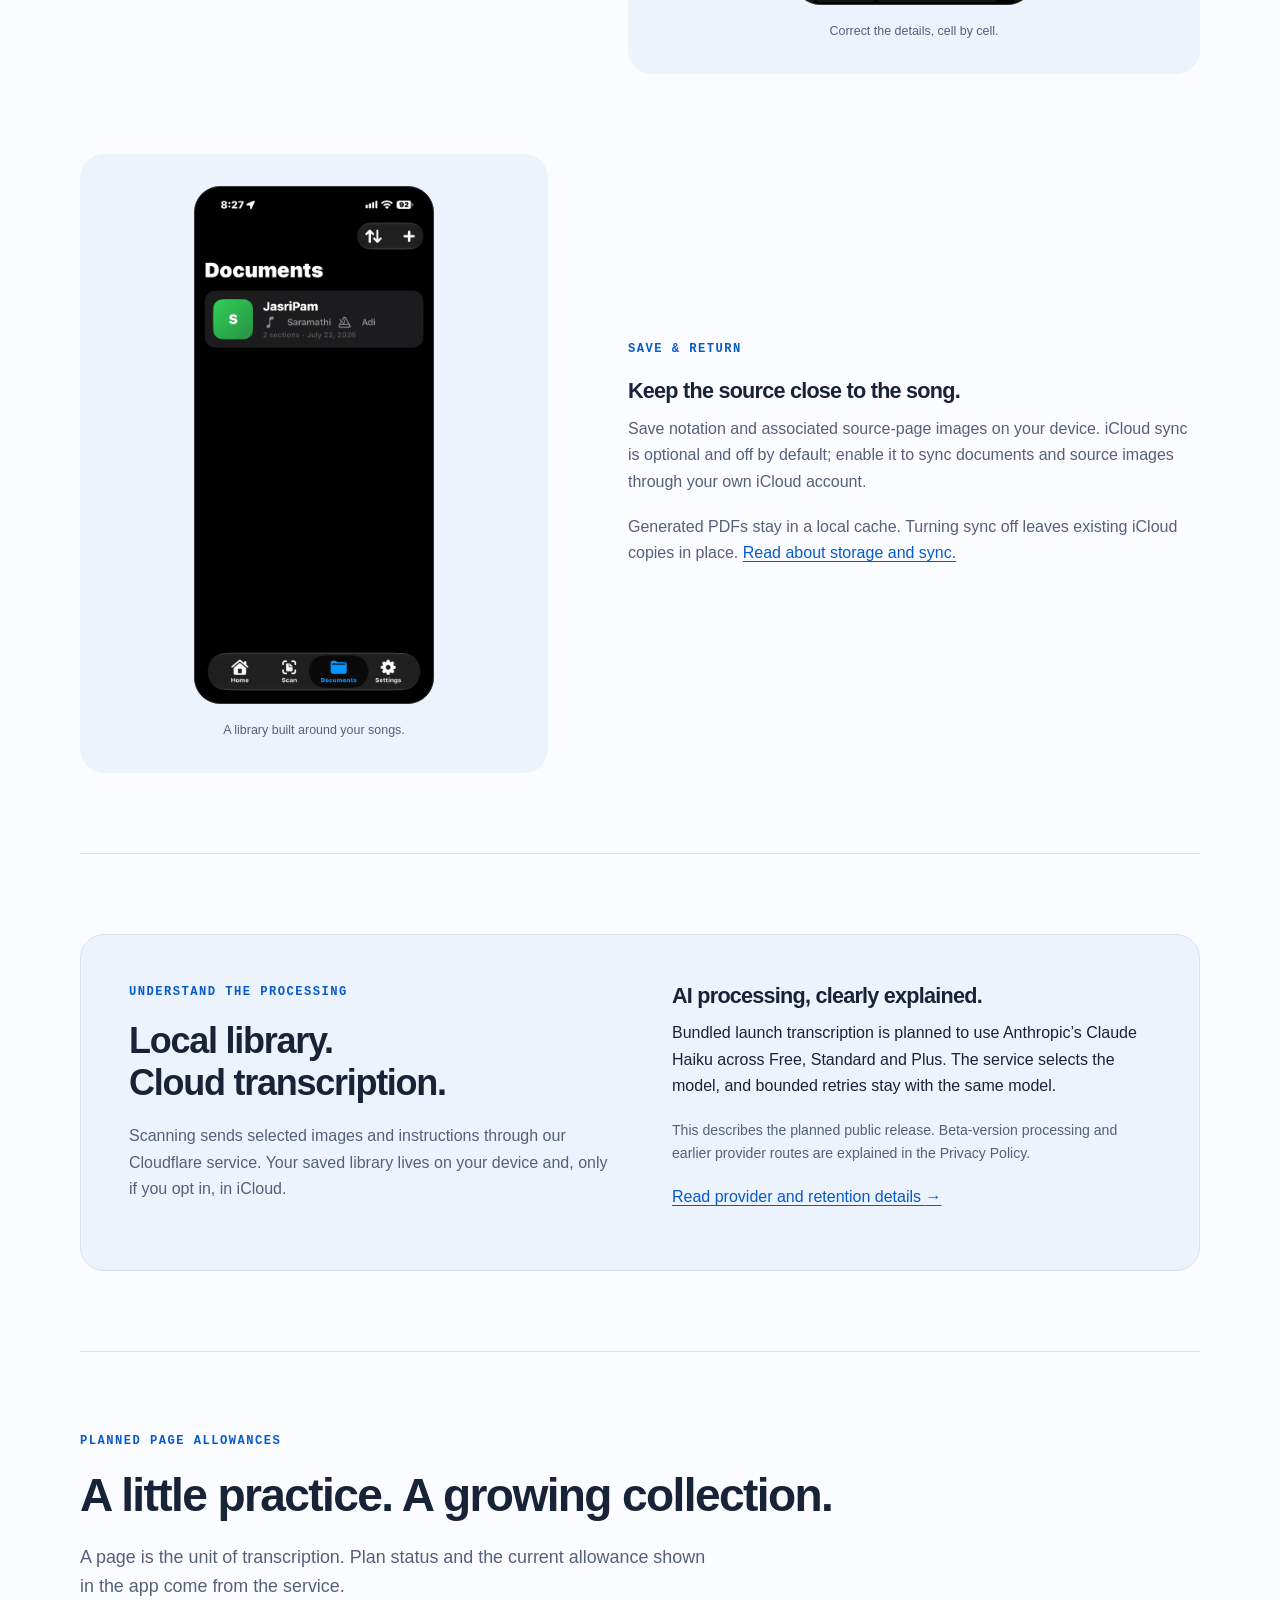
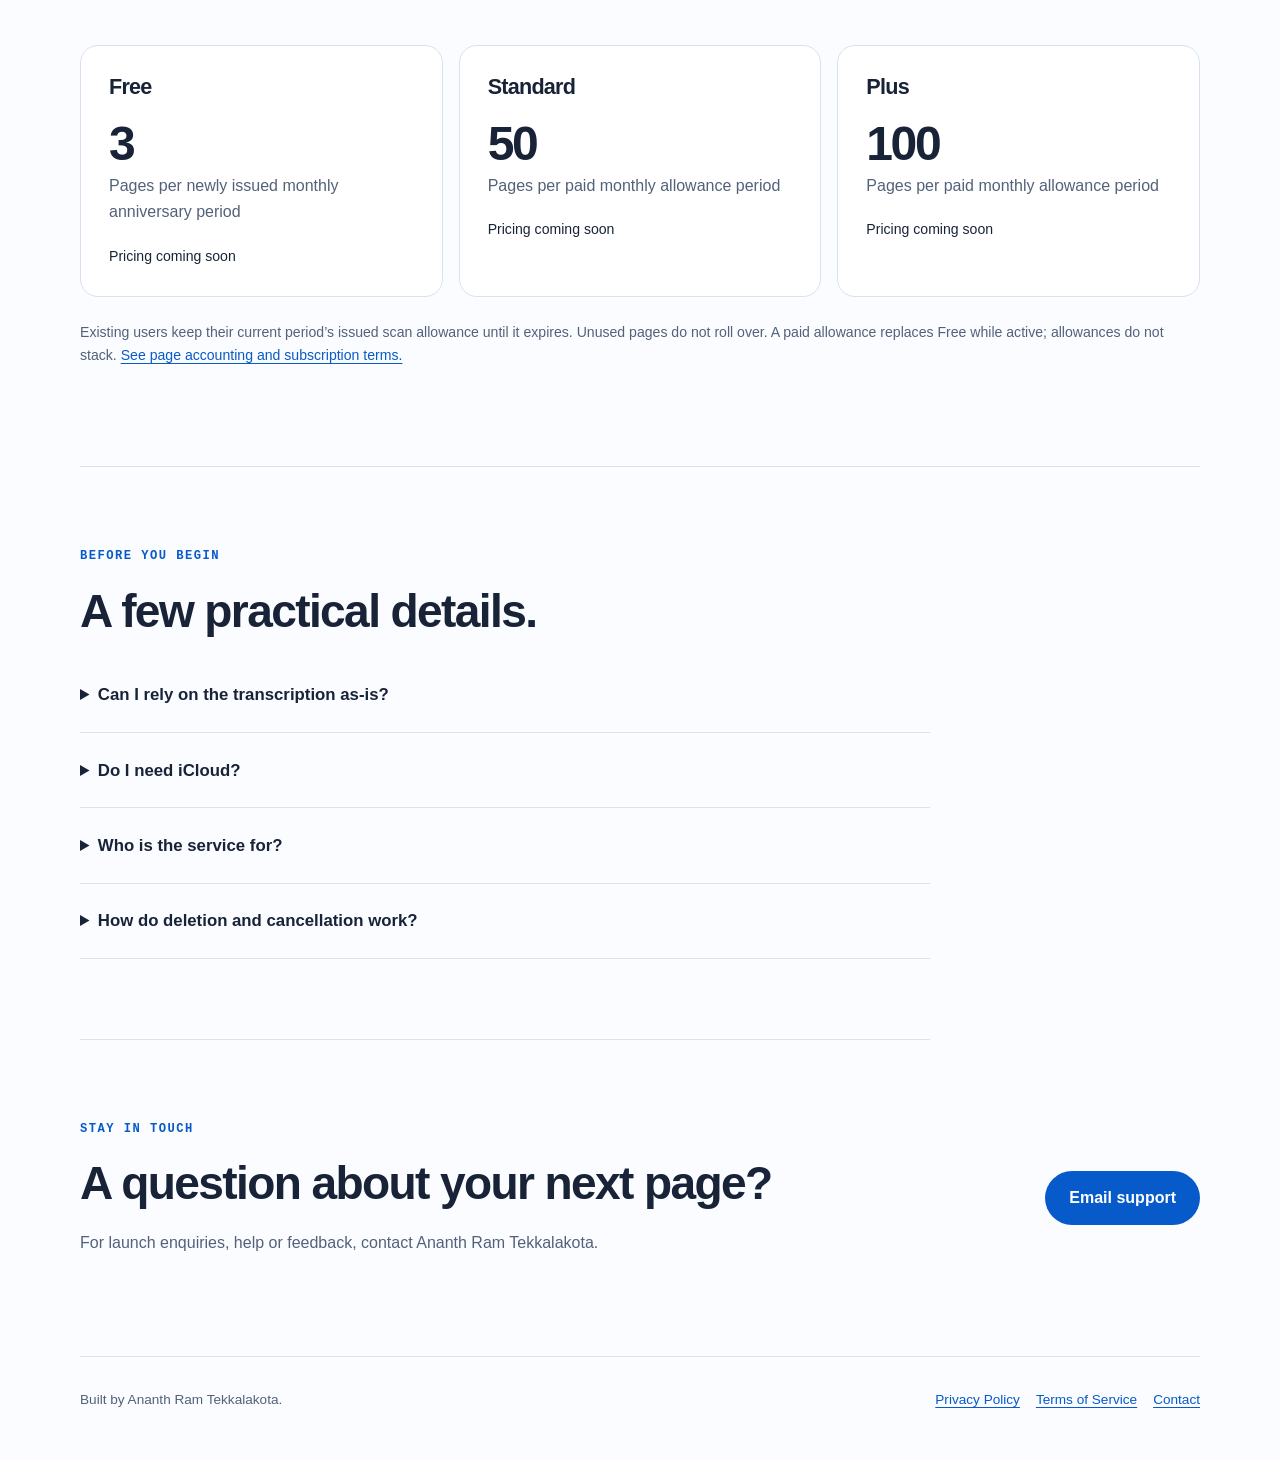
==== commit f5c797ab: "Use approved app icon throughout prelaunch site branding" ====
--- a/index.html
+++ b/index.html
@@ -10,17 +10,20 @@
     <meta property="og:title" content="CarnaticTranslate — Keep the music. Refine the notation.">
     <meta property="og:description" content="From a paper sheet to notation you can review, edit, save and share. In development for iPhone and iPad.">
     <meta property="og:url" content="https://ananthramtekkalakota.github.io/CarnaticTranslate/">
-    <meta property="og:image" content="https://ananthramtekkalakota.github.io/CarnaticTranslate/document.png">
-    <meta property="og:image:alt" content="CarnaticTranslate displaying a saved Carnatic notation document">
+    <meta property="og:image" content="https://ananthramtekkalakota.github.io/CarnaticTranslate/assets/brand/app-icon.png">
+    <meta property="og:image:alt" content="CarnaticTranslate app icon">
+    <meta property="og:image:width" content="1024">
+    <meta property="og:image:height" content="1024">
     <meta name="twitter:card" content="summary">
     <link rel="canonical" href="https://ananthramtekkalakota.github.io/CarnaticTranslate/">
     <link rel="stylesheet" href="./site.css">
-    <link rel="icon" href="./favicon.svg" type="image/svg+xml">
+    <link rel="icon" href="./assets/brand/app-icon.png" type="image/png">
+    <link rel="apple-touch-icon" href="./assets/brand/app-icon.png">
   </head>
   <body>
     <a class="skip-link" href="#main">Skip to content</a>
     <div class="wrap">
-      <nav class="site-nav" aria-label="Main navigation"><a class="brand" href="./" aria-current="page"><span class="brand-mark" aria-hidden="true">S</span>CarnaticTranslate</a>
+      <nav class="site-nav" aria-label="Main navigation"><a class="brand" href="./" aria-current="page"><img class="brand-mark" src="./assets/brand/app-icon.png" width="34" height="34" alt="" aria-hidden="true">CarnaticTranslate</a>
         <div class="nav-links"><a href="#workflow">How it works</a><a href="./privacy.html">Privacy</a><a href="./terms.html">Terms</a><a href="#support">Support</a>
         </div>
       </nav>
--- a/site.css
+++ b/site.css
@@ -68,14 +68,11 @@
   letter-spacing: -.03em;
 }
 .brand-mark {
-  display: grid;
-  place-items: center;
+  display: block;
+  flex-shrink: 0;
   width: 34px;
   height: 34px;
-  border-radius: 10px;
-  color: #fff;
-  background: #075ac9;
-  font: 700 18px var(--mono);
+  object-fit: contain;
 }
 .nav-links {
   display: flex;
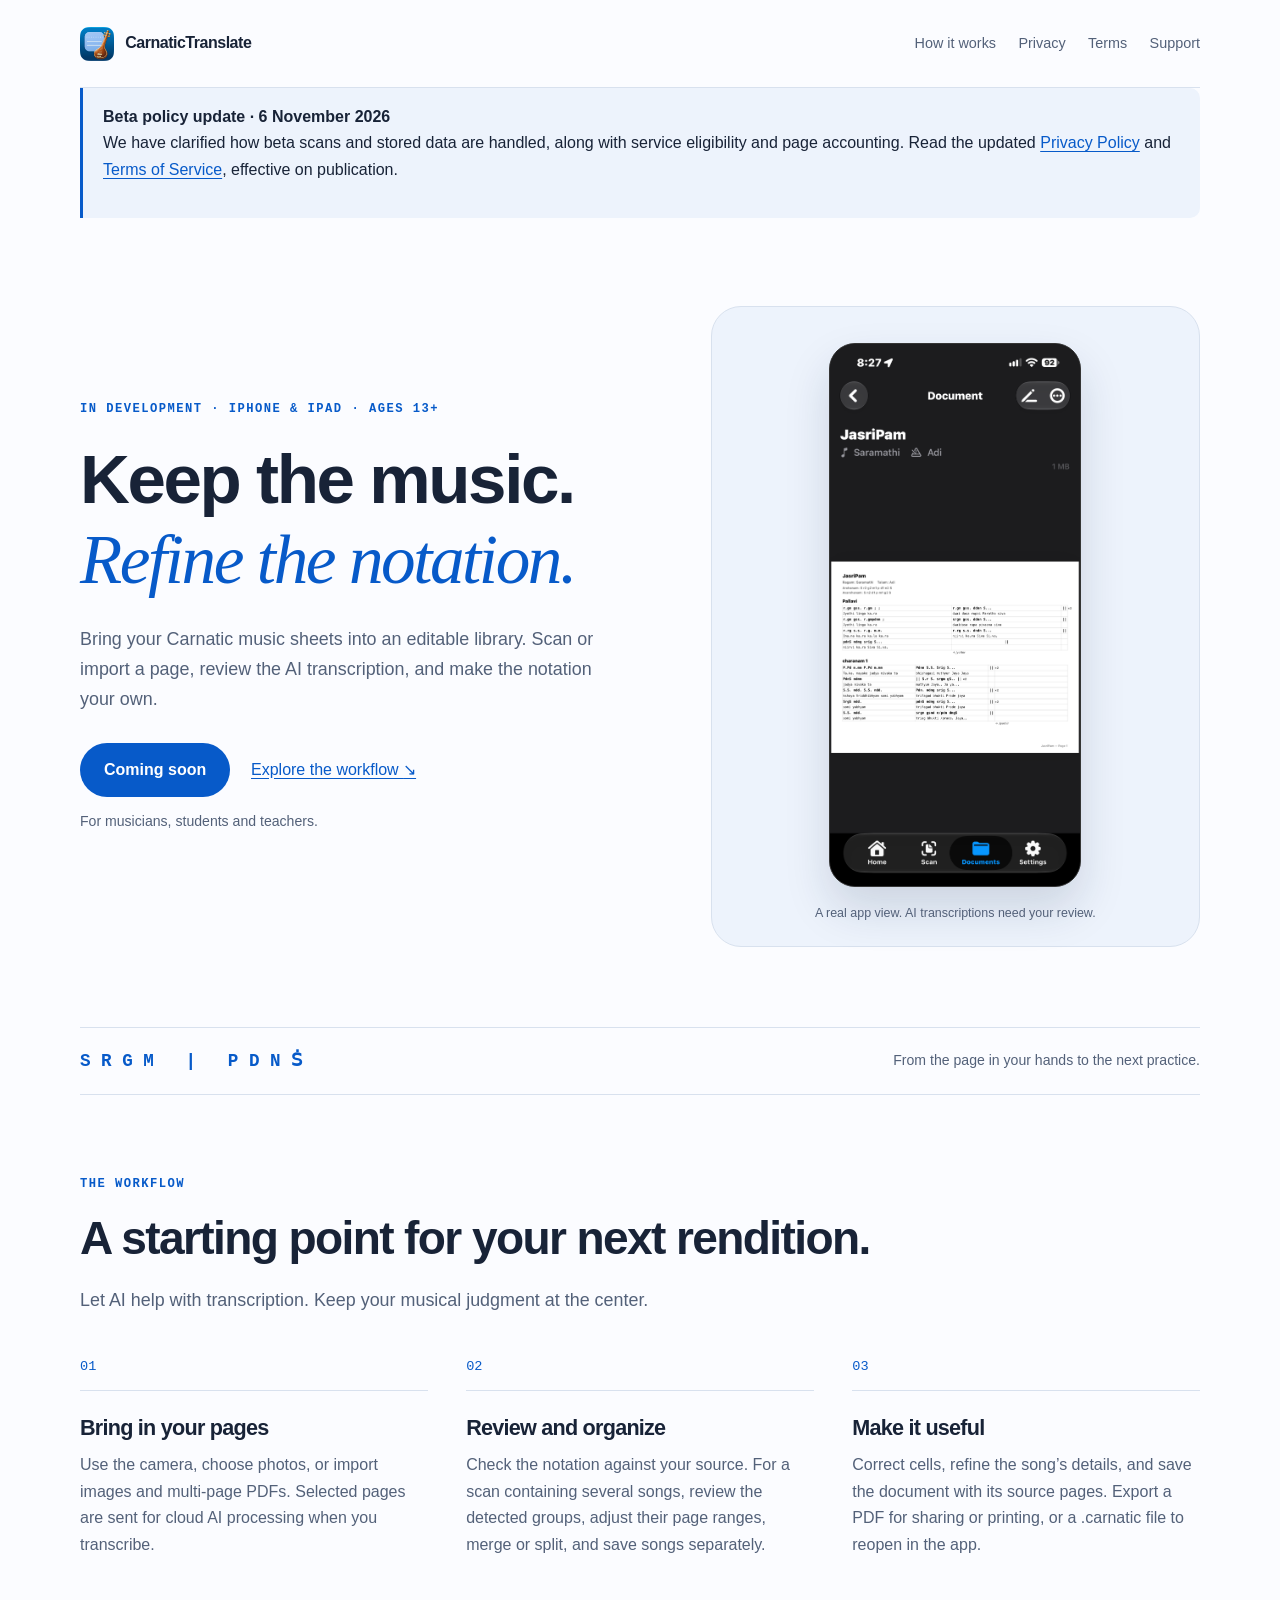
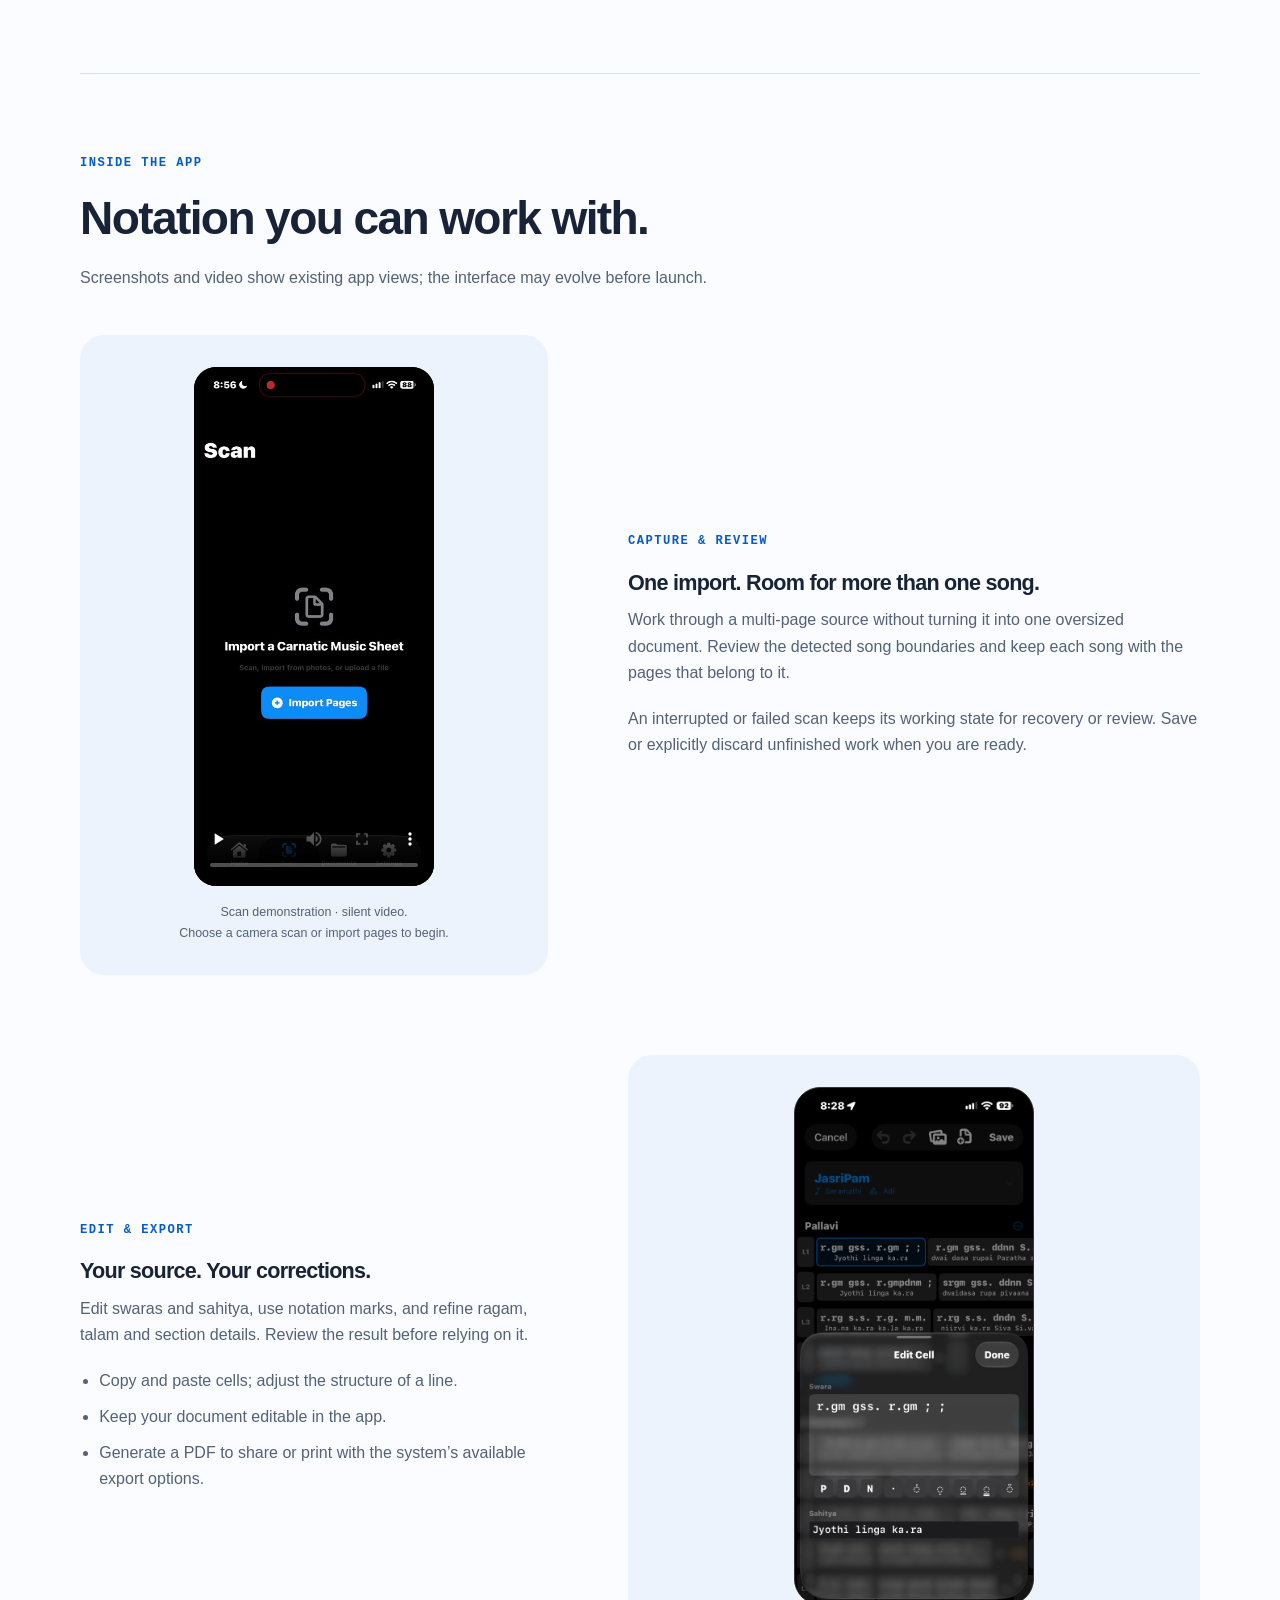
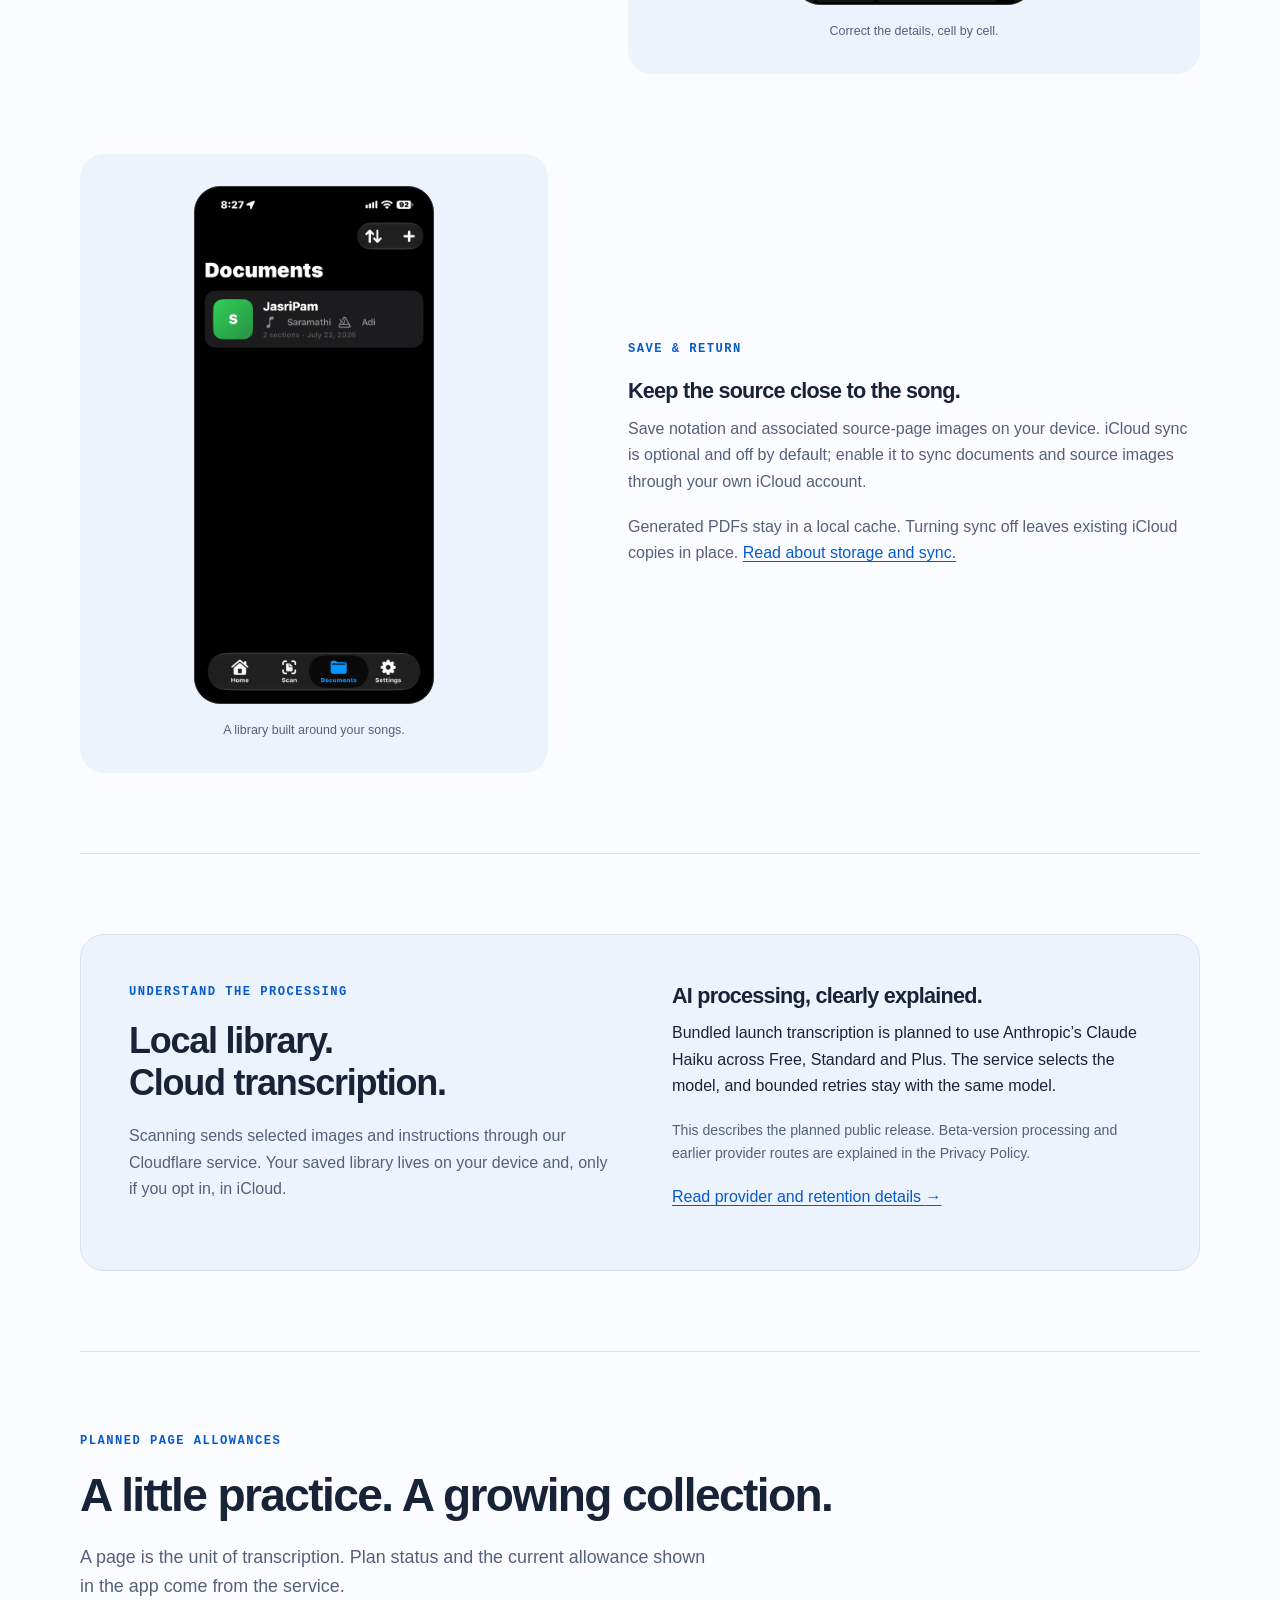
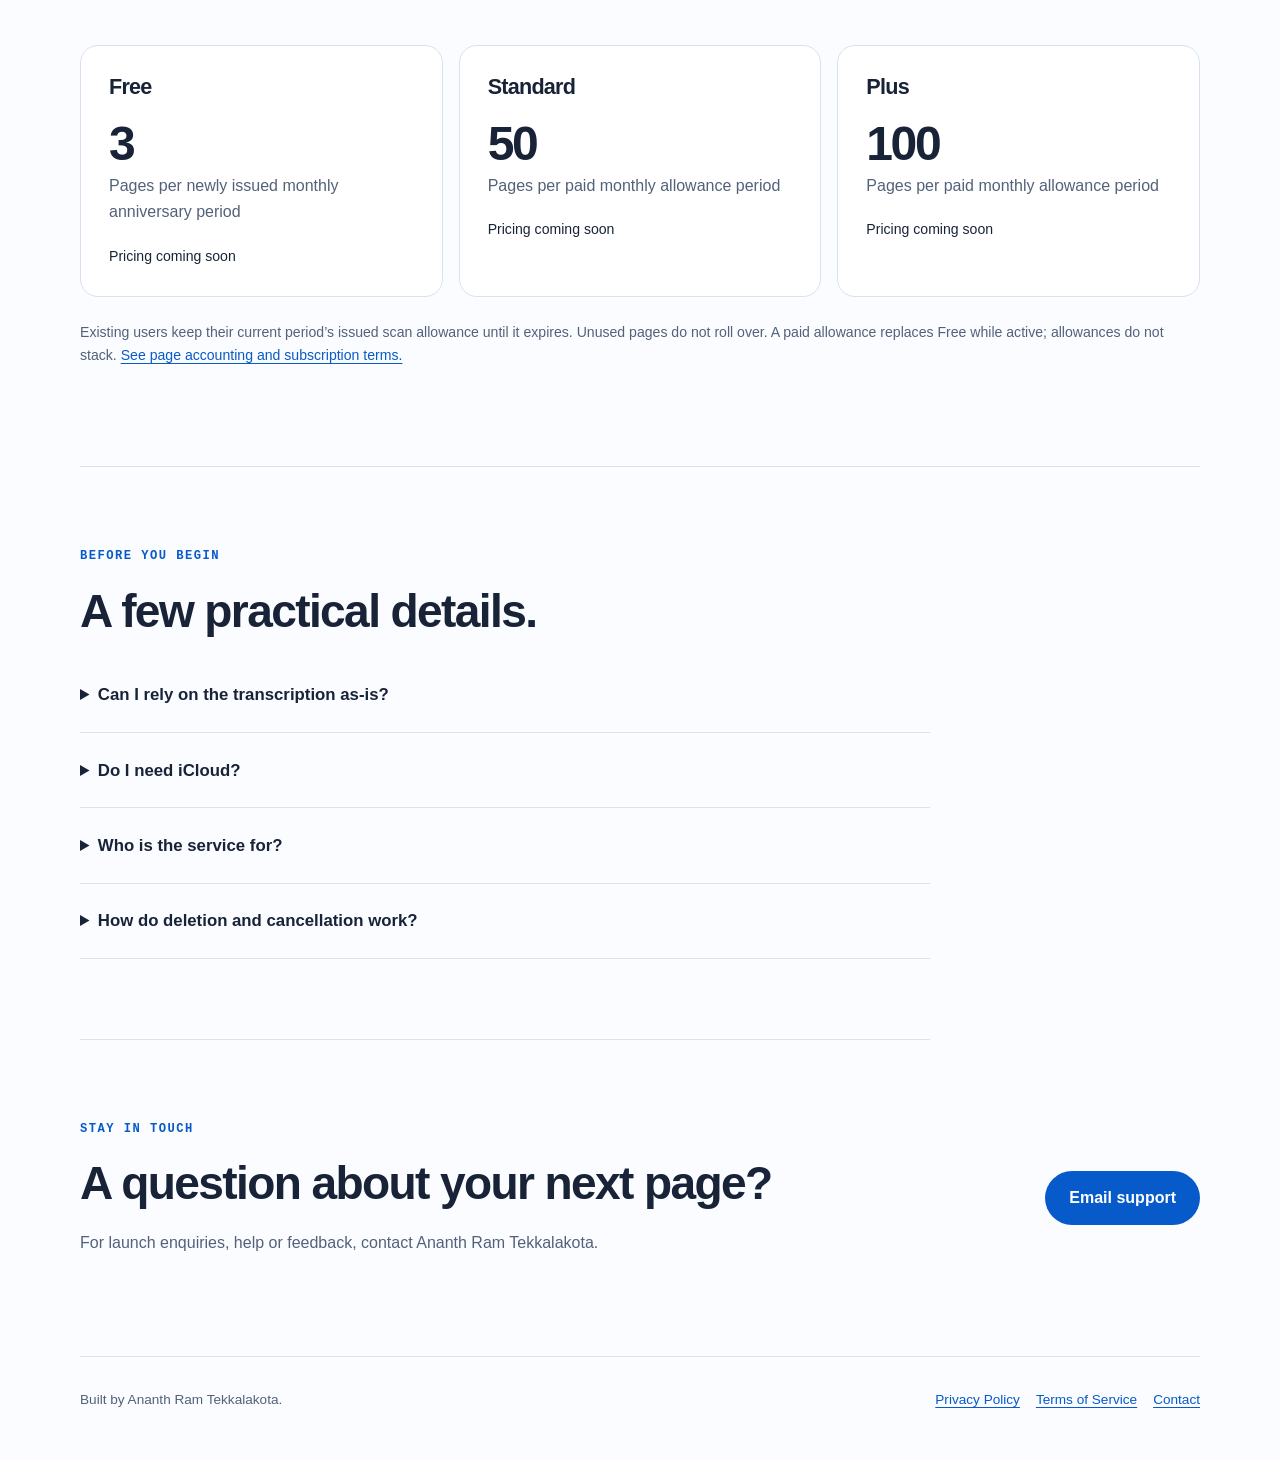
==== commit f8c0ecdf: "Version app icon filename for favicon cache refresh" ====
--- a/index.html
+++ b/index.html
@@ -10,20 +10,20 @@
     <meta property="og:title" content="CarnaticTranslate — Keep the music. Refine the notation.">
     <meta property="og:description" content="From a paper sheet to notation you can review, edit, save and share. In development for iPhone and iPad.">
     <meta property="og:url" content="https://ananthramtekkalakota.github.io/CarnaticTranslate/">
-    <meta property="og:image" content="https://ananthramtekkalakota.github.io/CarnaticTranslate/assets/brand/app-icon.png">
+    <meta property="og:image" content="https://ananthramtekkalakota.github.io/CarnaticTranslate/assets/brand/app-icon-c6e57dd5.png">
     <meta property="og:image:alt" content="CarnaticTranslate app icon">
     <meta property="og:image:width" content="1024">
     <meta property="og:image:height" content="1024">
     <meta name="twitter:card" content="summary">
     <link rel="canonical" href="https://ananthramtekkalakota.github.io/CarnaticTranslate/">
     <link rel="stylesheet" href="./site.css">
-    <link rel="icon" href="./assets/brand/app-icon.png" type="image/png">
-    <link rel="apple-touch-icon" href="./assets/brand/app-icon.png">
+    <link rel="icon" href="./assets/brand/app-icon-c6e57dd5.png" type="image/png">
+    <link rel="apple-touch-icon" href="./assets/brand/app-icon-c6e57dd5.png">
   </head>
   <body>
     <a class="skip-link" href="#main">Skip to content</a>
     <div class="wrap">
-      <nav class="site-nav" aria-label="Main navigation"><a class="brand" href="./" aria-current="page"><img class="brand-mark" src="./assets/brand/app-icon.png" width="34" height="34" alt="" aria-hidden="true">CarnaticTranslate</a>
+      <nav class="site-nav" aria-label="Main navigation"><a class="brand" href="./" aria-current="page"><img class="brand-mark" src="./assets/brand/app-icon-c6e57dd5.png" width="34" height="34" alt="" aria-hidden="true">CarnaticTranslate</a>
         <div class="nav-links"><a href="#workflow">How it works</a><a href="./privacy.html">Privacy</a><a href="./terms.html">Terms</a><a href="#support">Support</a>
         </div>
       </nav>
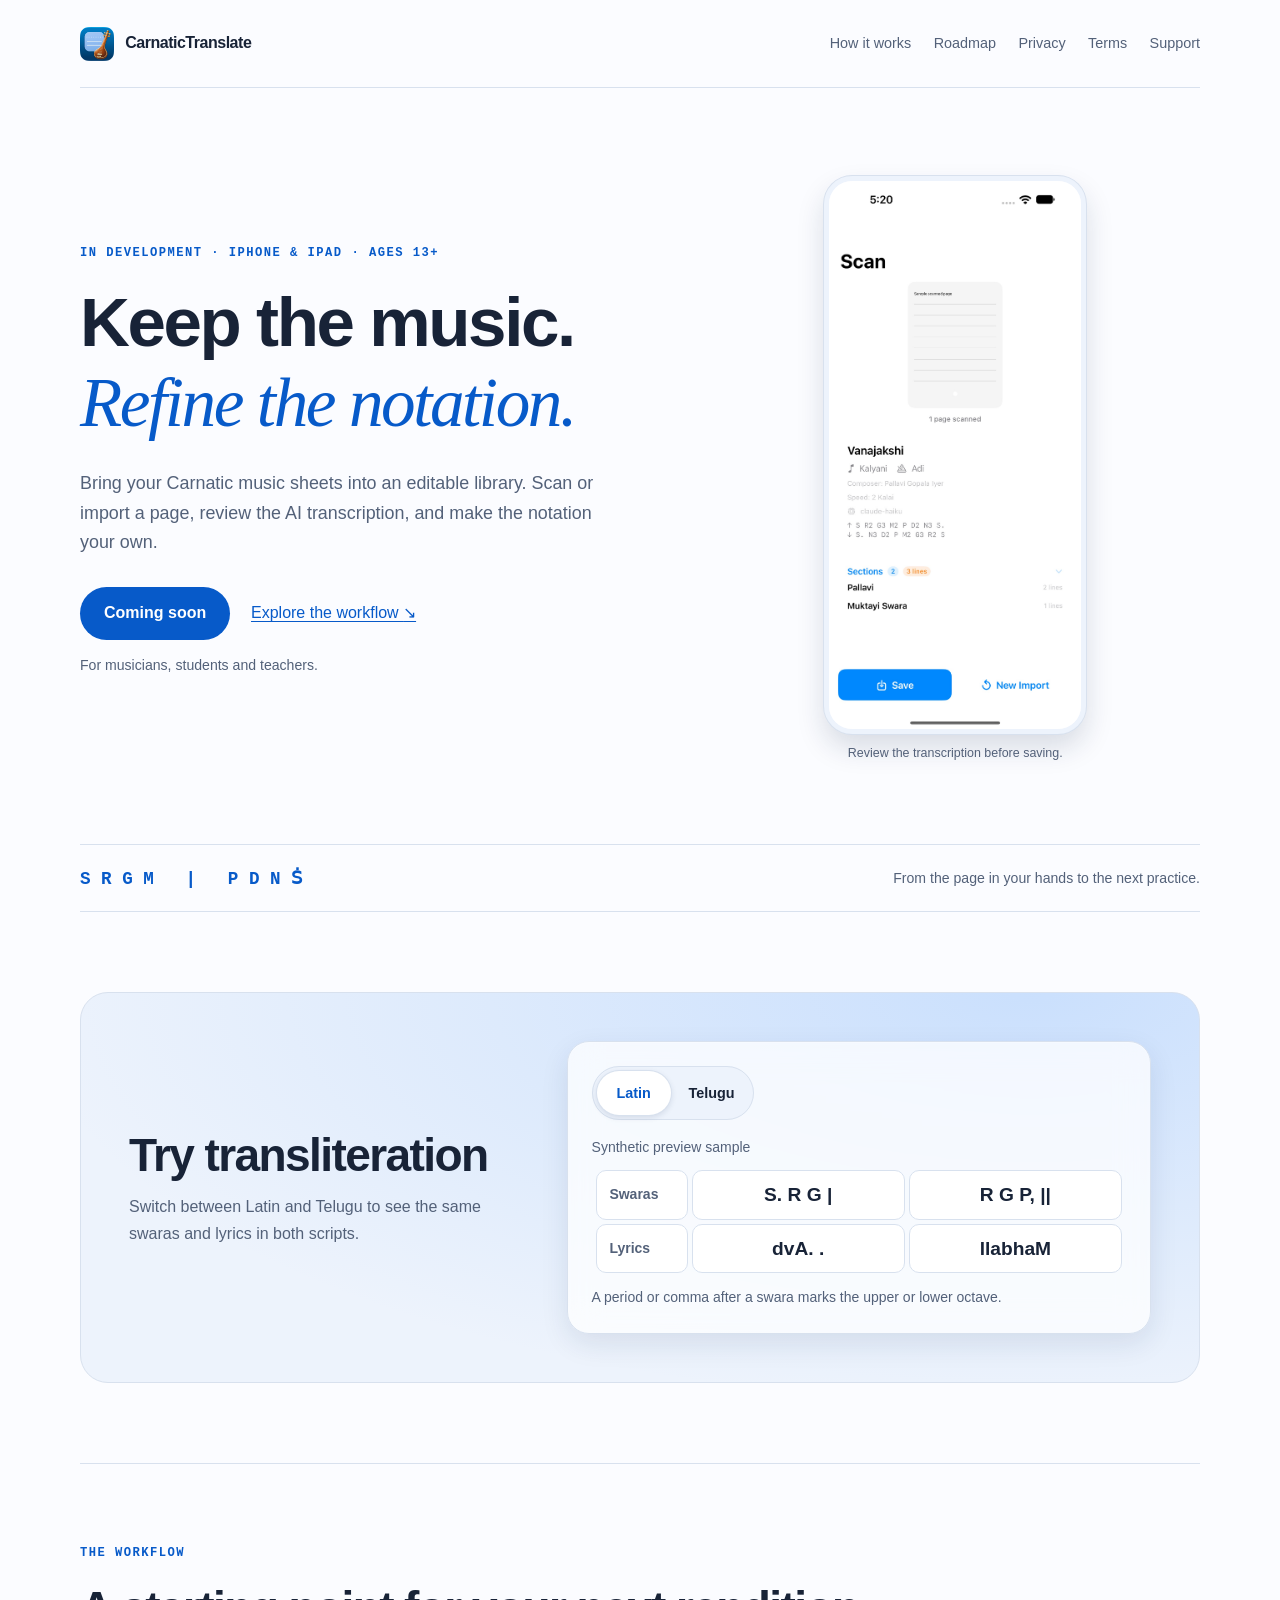
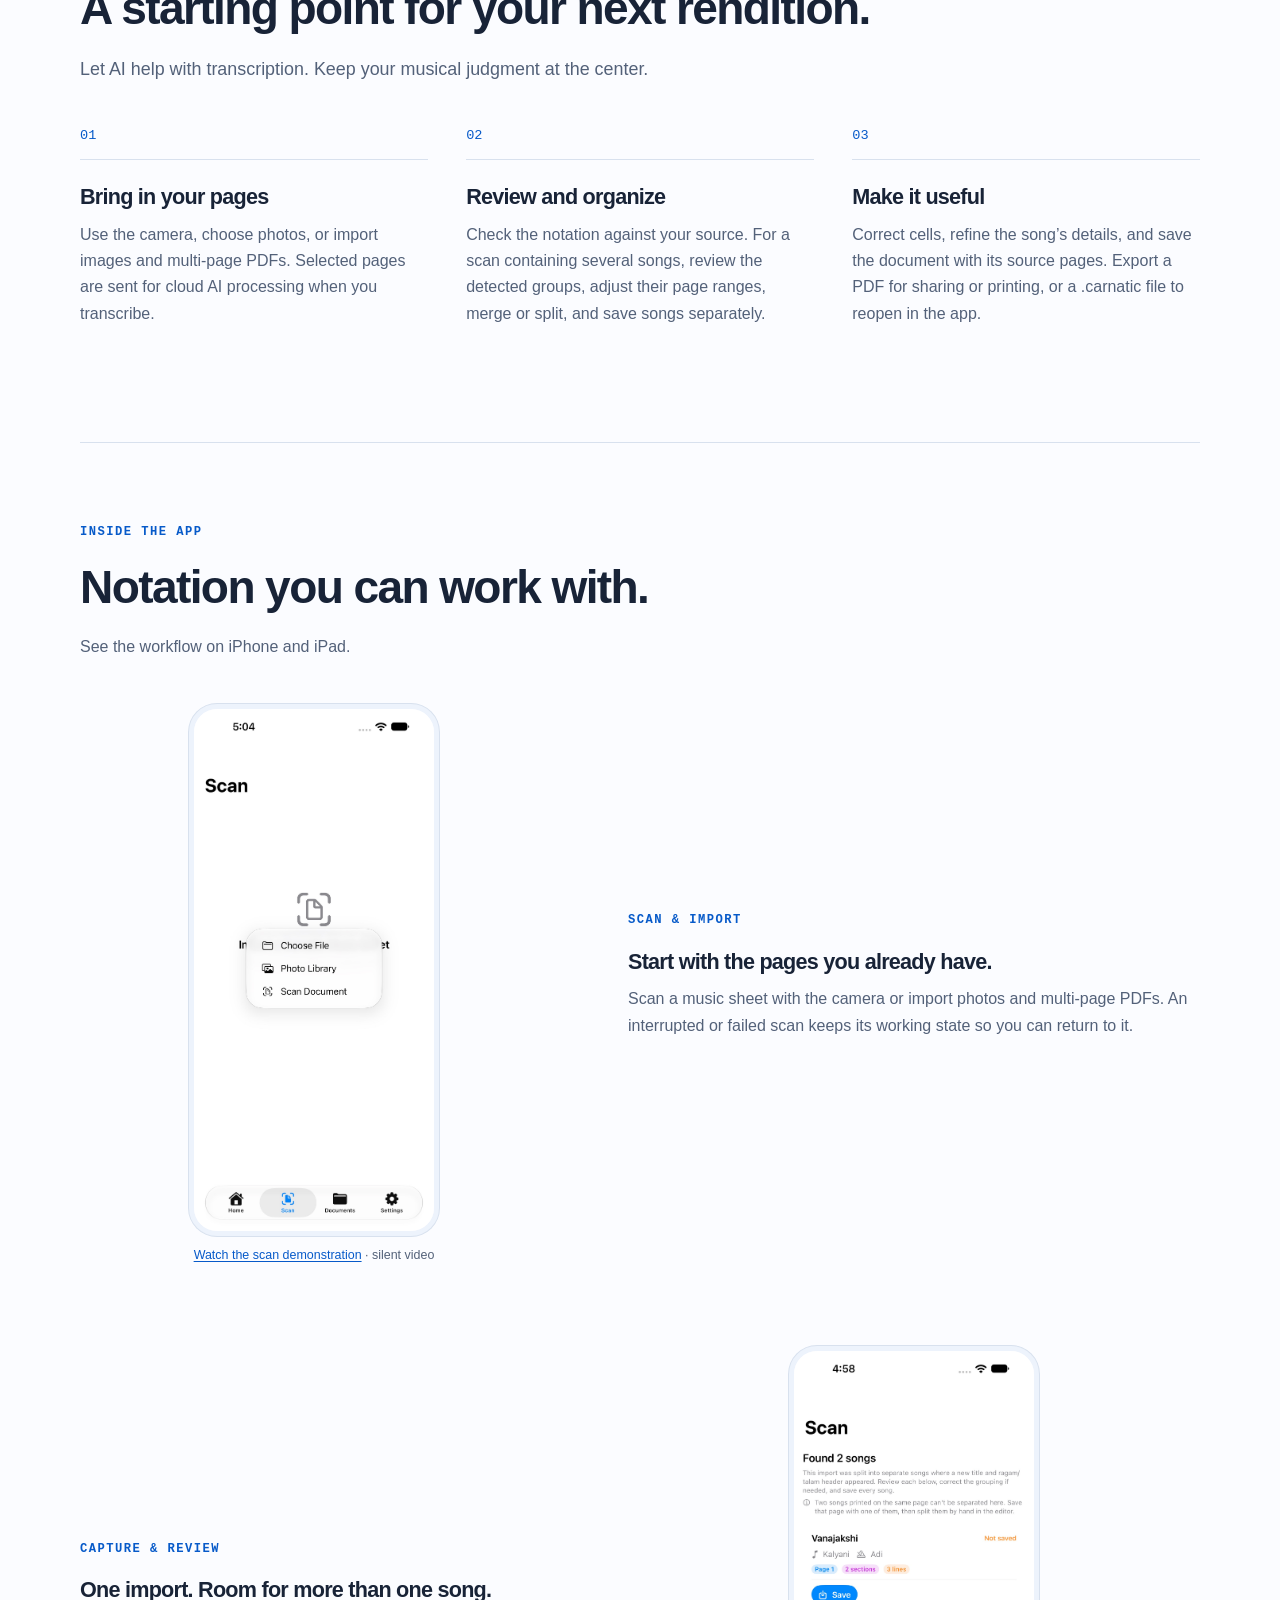
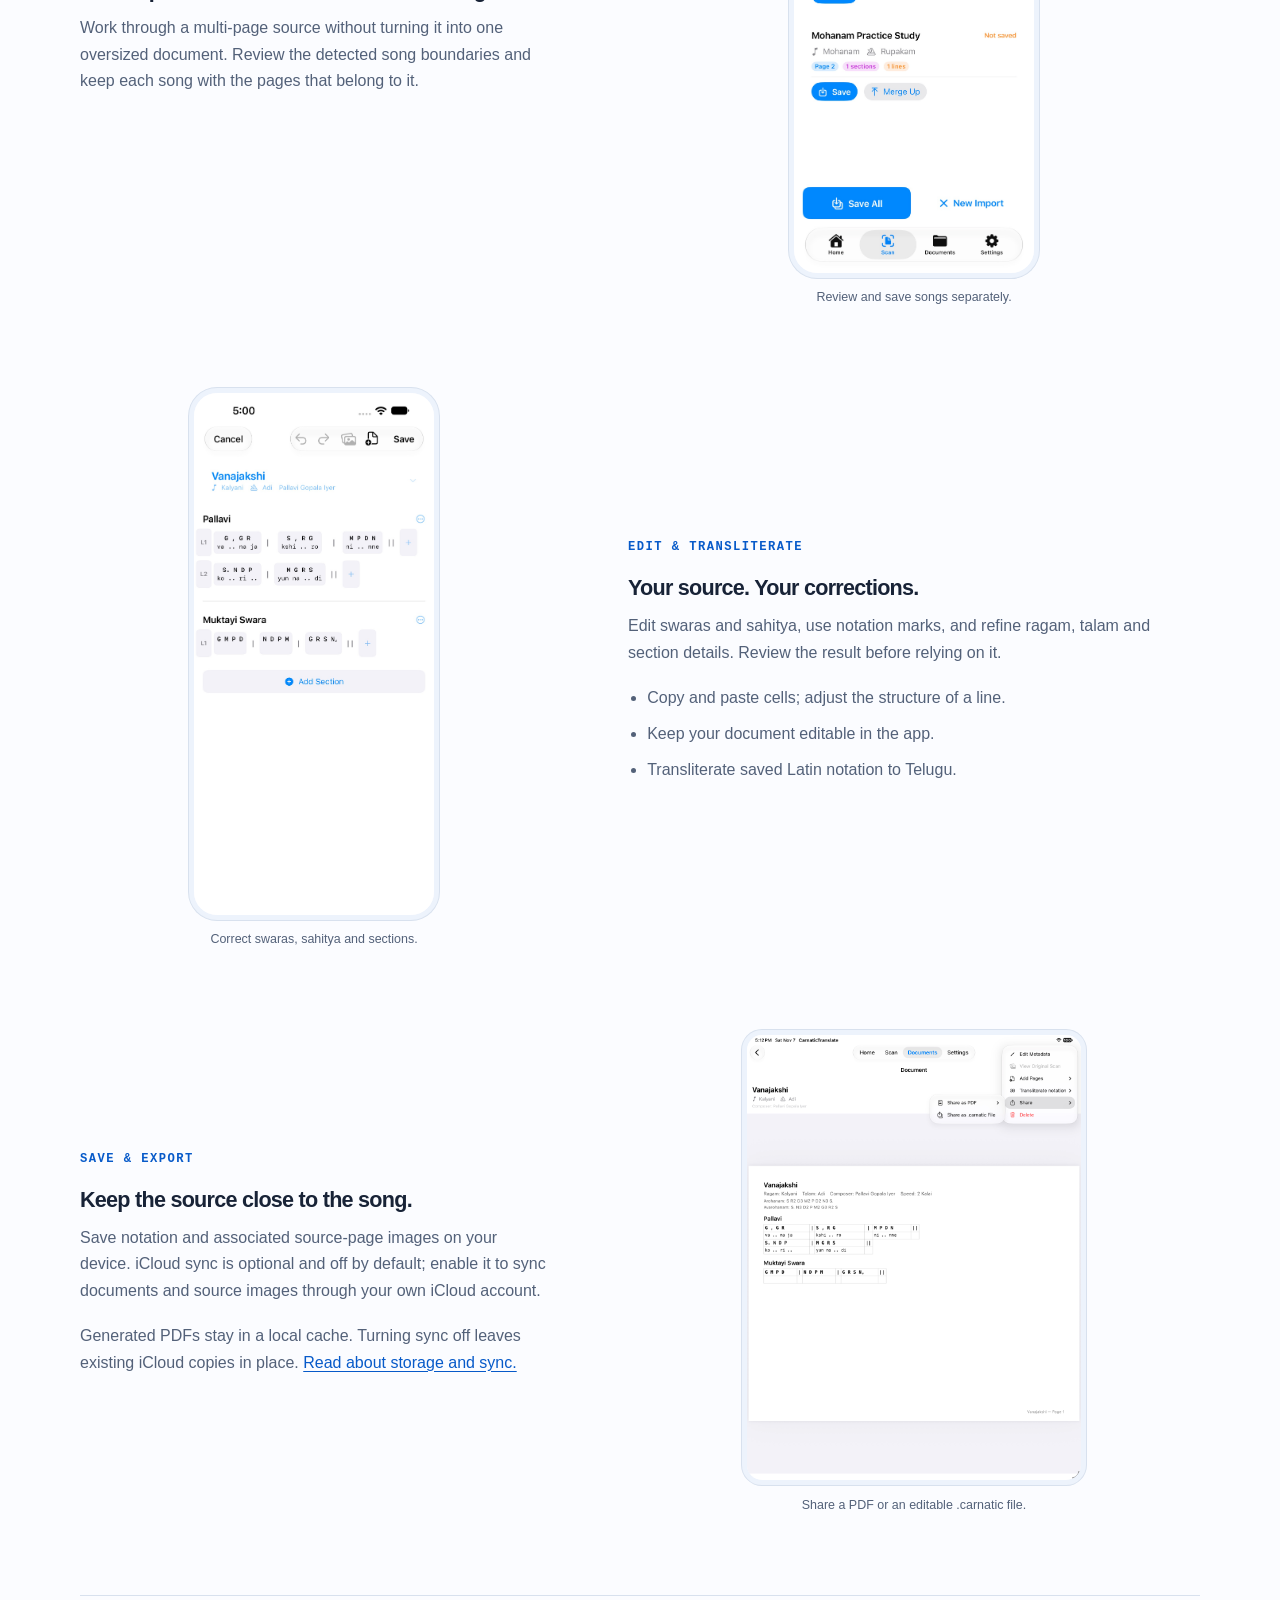
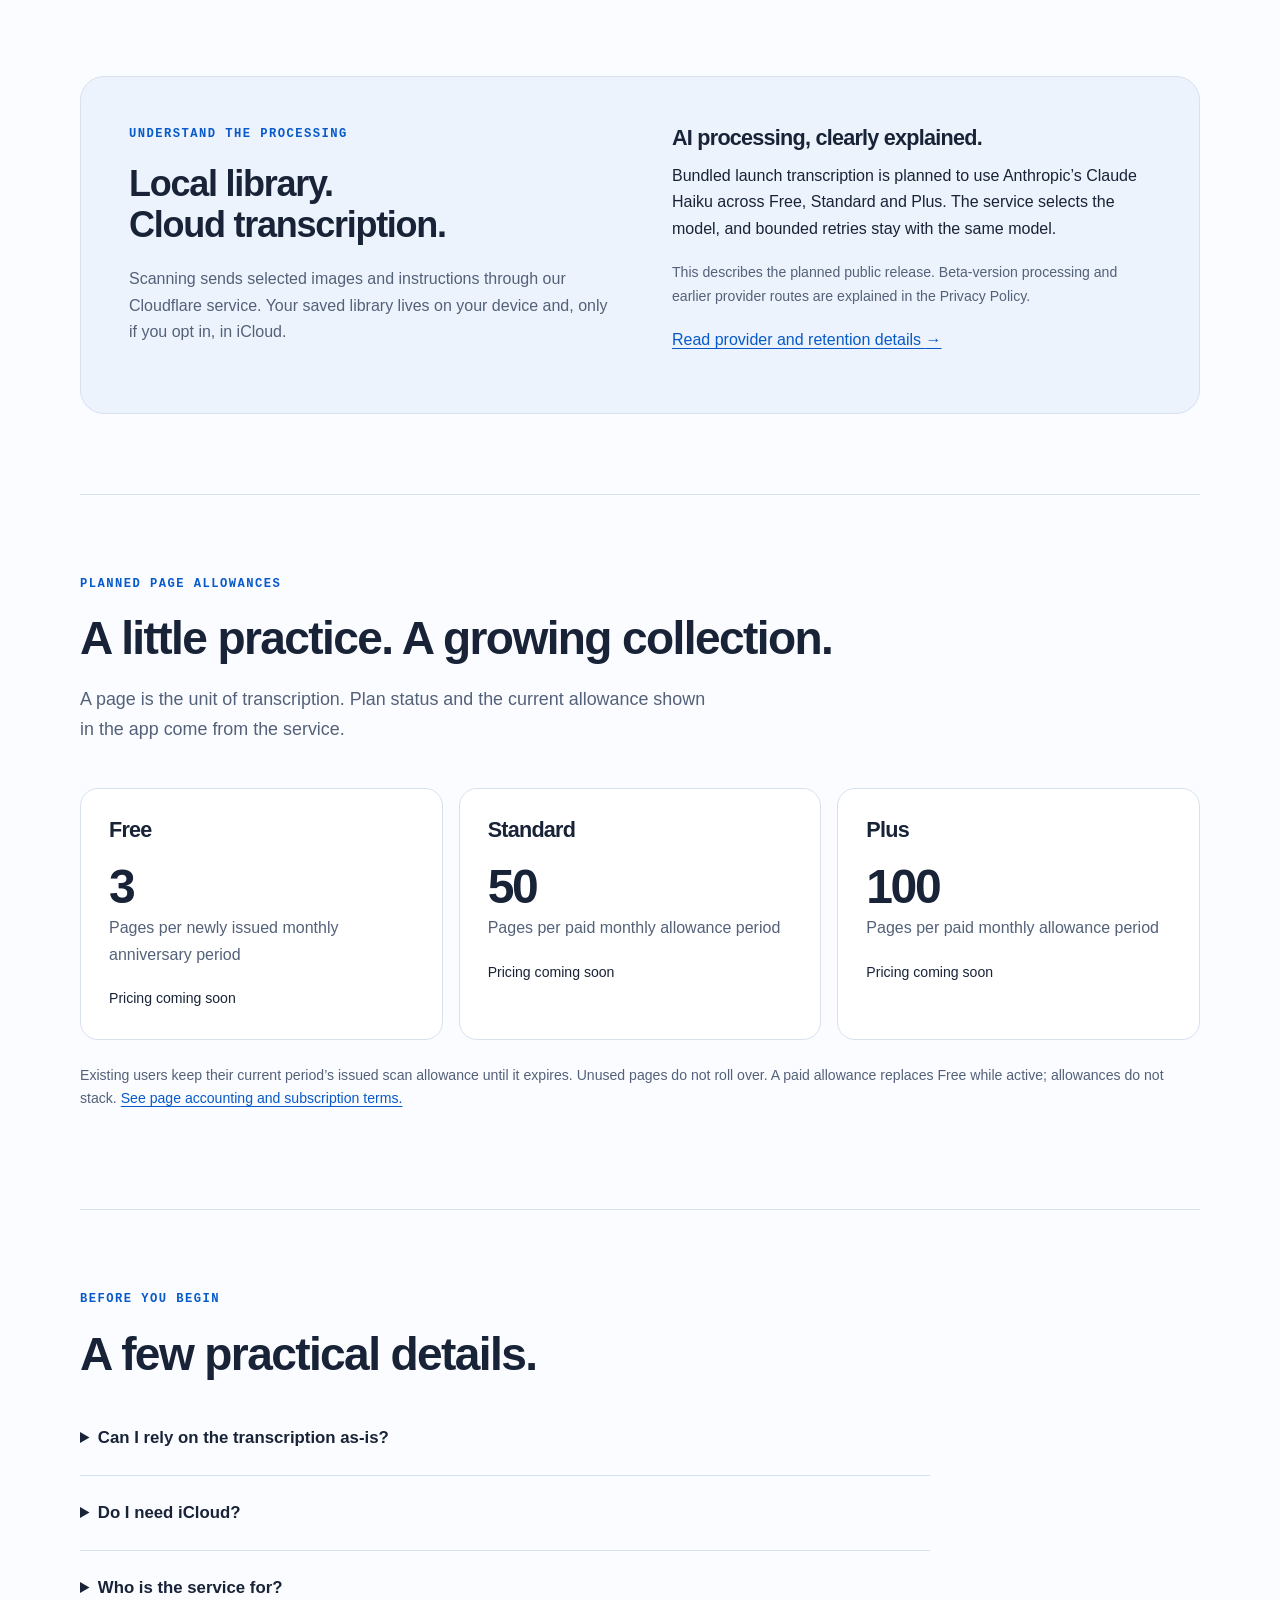
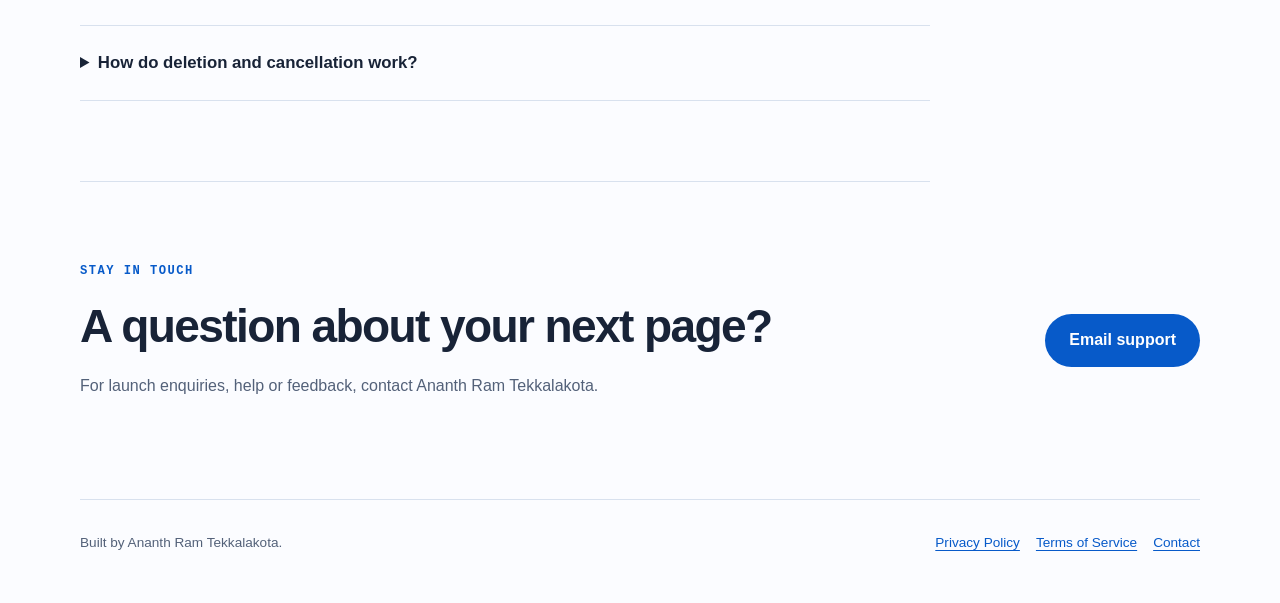
==== commit 0b7b6368: "Add transliteration demo and standalone roadmap Refs #6" ====
--- a/index.html
+++ b/index.html
@@ -17,6 +17,8 @@
     <meta name="twitter:card" content="summary">
     <link rel="canonical" href="https://ananthramtekkalakota.github.io/CarnaticTranslate/">
     <link rel="stylesheet" href="./site.css">
+    <link rel="preload" href="./assets/fonts/carnatic-preview-telugu.woff" as="font" type="font/woff" crossorigin>
+    <script src="./transliteration.js" defer></script>
     <link rel="icon" href="./assets/brand/app-icon-c6e57dd5.png" type="image/png">
     <link rel="apple-touch-icon" href="./assets/brand/app-icon-c6e57dd5.png">
   </head>
@@ -24,14 +26,10 @@
     <a class="skip-link" href="#main">Skip to content</a>
     <div class="wrap">
       <nav class="site-nav" aria-label="Main navigation"><a class="brand" href="./" aria-current="page"><img class="brand-mark" src="./assets/brand/app-icon-c6e57dd5.png" width="34" height="34" alt="" aria-hidden="true">CarnaticTranslate</a>
-        <div class="nav-links"><a href="#workflow">How it works</a><a href="./privacy.html">Privacy</a><a href="./terms.html">Terms</a><a href="#support">Support</a>
+        <div class="nav-links"><a href="#workflow">How it works</a><a href="./roadmap.html">Roadmap</a><a href="./privacy.html">Privacy</a><a href="./terms.html">Terms</a><a href="#support">Support</a>
         </div>
       </nav>
       <main id="main" tabindex="-1">
-        <aside class="notice" aria-labelledby="policy-update-title">
-          <strong id="policy-update-title">Beta policy update · <time datetime="2026-11-06">6 November 2026</time></strong>
-          <p>We have clarified how beta scans and stored data are handled, along with service eligibility and page accounting. Read the updated <a href="./privacy.html">Privacy Policy</a> and <a href="./terms.html">Terms of Service</a>, effective on publication.</p>
-        </aside>
         <header class="hero">
           <div>
             <p class="eyebrow">In development · iPhone &amp; iPad · Ages 13+</p>
@@ -41,12 +39,46 @@
             </div>
             <p class="muted small">For musicians, students and teachers.</p>
           </div>
-          <figure class="hero-art"><img class="phone" src="./document.png" width="945" height="2048" alt="A saved song showing ragam, talam, swaras, sahitya and a PDF preview" fetchpriority="high">
-            <figcaption>A real app view. AI transcriptions need your review.</figcaption>
+          <figure class="hero-art"><img class="phone" src="./assets/screenshots/02-single-song-result.jpg" width="1206" height="2622" alt="Single-song scan result with song details, sections and a Save button" fetchpriority="high">
+            <figcaption>Review the transcription before saving.</figcaption>
           </figure>
         </header>
         <div class="motif"><span class="notation" aria-hidden="true">S R G M &nbsp; | &nbsp; P D N Ṡ</span><span class="muted small">From the page in your hands to the next practice.</span>
         </div>
+        <section class="section" id="try-transliteration" aria-labelledby="transliteration-title">
+          <div class="transliteration-panel">
+            <div>
+              <h2 id="transliteration-title">Try transliteration</h2>
+              <p class="muted">Switch between Latin and Telugu to see the same swaras and lyrics in both scripts.</p>
+            </div>
+            <div class="sample-card">
+              <fieldset id="sample-script" class="sample-script" hidden>
+                <legend class="visually-hidden">Notation script</legend>
+                <input class="visually-hidden" type="radio" name="notation-script" id="sample-latin" value="latin" checked>
+                <label for="sample-latin">Latin</label>
+                <input class="visually-hidden" type="radio" name="notation-script" id="sample-telugu" value="telugu">
+                <label for="sample-telugu">Telugu</label>
+              </fieldset>
+              <!-- Replace both script versions in each cell together when the approved excerpt is available. -->
+              <table class="sample-notation" aria-describedby="sample-key">
+                <caption>Synthetic preview sample</caption>
+                <tbody>
+                  <tr>
+                    <th scope="row">Swaras</th>
+                    <td><span data-script="latin">S. R G |</span><span data-script="telugu" lang="te" hidden>స. రి గ |</span></td>
+                    <td><span data-script="latin">R G P, ||</span><span data-script="telugu" lang="te" hidden>రి గ ప, ||</span></td>
+                  </tr>
+                  <tr>
+                    <th scope="row">Lyrics</th>
+                    <td><span data-script="latin">dvA. .</span><span data-script="telugu" lang="te" hidden>ద్వా. .</span></td>
+                    <td><span data-script="latin">llabhaM</span><span data-script="telugu" lang="te" hidden>ల్లభం̣</span></td>
+                  </tr>
+                </tbody>
+              </table>
+              <p class="sample-key" id="sample-key">A period or comma after a swara marks the upper or lower octave.</p>
+            </div>
+          </div>
+        </section>
         <section class="section" id="workflow" aria-labelledby="workflow-title">
           <div class="section-head">
             <p class="eyebrow">The workflow</p>
@@ -72,28 +104,34 @@
           <div class="section-head">
             <p class="eyebrow">Inside the app</p>
             <h2 id="features-title">Notation you can work with.</h2>
-            <p class="muted">Screenshots and video show existing app views; the interface may evolve before launch.</p>
+            <p class="muted">See the workflow on iPhone and iPad.</p>
           </div>
           <div class="feature">
-            <figure class="feature-media">
-              <video controls playsinline preload="none" width="1180" height="2556" poster="./scan-poster.jpg" aria-label="Silent demonstration of the page scanning interface">
-                <source src="./scan.mp4" type="video/mp4"><a href="./scan.mp4">Watch the scan demonstration</a>
-              </video>
-              <figcaption>Scan demonstration · silent video.<br>Choose a camera scan or import pages to begin.</figcaption>
+            <figure class="feature-media"><img class="phone" src="./assets/screenshots/01-scan-import.jpg" width="1206" height="2622" loading="lazy" decoding="async" alt="Scan tab menu with Choose File, Photo Library and Scan Document options">
+              <figcaption><a href="./scan.mp4">Watch the scan demonstration</a> · silent video</figcaption>
+            </figure>
+            <div>
+              <p class="eyebrow">Scan &amp; import</p>
+              <h3>Start with the pages you already have.</h3>
+              <p class="muted">Scan a music sheet with the camera or import photos and multi-page PDFs. An interrupted or failed scan keeps its working state so you can return to it.</p>
+            </div>
+          </div>
+          <div class="feature reverse">
+            <figure class="feature-media"><img class="phone" src="./assets/screenshots/03-review-songs.jpg" width="1206" height="2622" loading="lazy" decoding="async" alt="Multi-song review showing two detected songs with page numbers and separate Save buttons">
+              <figcaption>Review and save songs separately.</figcaption>
             </figure>
             <div>
               <p class="eyebrow">Capture &amp; review</p>
               <h3>One import. Room for more than one song.</h3>
               <p class="muted">Work through a multi-page source without turning it into one oversized document. Review the detected song boundaries and keep each song with the pages that belong to it.</p>
-              <p class="muted">An interrupted or failed scan keeps its working state for recovery or review. Save or explicitly discard unfinished work when you are ready.</p>
-            </div>
-          </div>
-          <div class="feature reverse">
-            <figure class="feature-media"><img class="phone" src="./edit-cell.png" width="945" height="2048" loading="lazy" decoding="async" alt="The notation cell editor with swara and sahitya fields and a row of notation symbols">
-              <figcaption>Correct the details, cell by cell.</figcaption>
-            </figure>
-            <div>
-              <p class="eyebrow">Edit &amp; export</p>
+            </div>
+          </div>
+          <div class="feature">
+            <figure class="feature-media"><img class="phone" src="./assets/screenshots/04-edit-notation.jpg" width="1206" height="2622" loading="lazy" decoding="async" alt="Editable swara and sahitya cells grouped into Pallavi and Muktayi Swara sections">
+              <figcaption>Correct swaras, sahitya and sections.</figcaption>
+            </figure>
+            <div>
+              <p class="eyebrow">Edit &amp; transliterate</p>
               <h3>Your source. Your corrections.</h3>
               <p class="muted">Edit swaras and sahitya, use notation marks, and refine ragam, talam and section details. Review the result before relying on it.</p>
               <ul>
@@ -101,17 +139,16 @@
                 </li>
                 <li>Keep your document editable in the app.
                 </li>
-                <li>Generate a PDF to share or print with the system’s available export options.
-                </li>
+                <li>Transliterate saved Latin notation to Telugu.</li>
               </ul>
             </div>
           </div>
-          <div class="feature">
-            <figure class="feature-media"><img class="phone" src="./documents.png" width="945" height="2048" loading="lazy" decoding="async" alt="The saved document library showing a song with its ragam and talam">
-              <figcaption>A library built around your songs.</figcaption>
-            </figure>
-            <div>
-              <p class="eyebrow">Save &amp; return</p>
+          <div class="feature reverse">
+            <figure class="feature-media feature-media-tablet"><img class="tablet" src="./assets/screenshots/05-save-export-ipad.jpg" width="2064" height="2752" loading="lazy" decoding="async" alt="Saved notation on iPad with Share as PDF and Share as .carnatic File options">
+              <figcaption>Share a PDF or an editable .carnatic file.</figcaption>
+            </figure>
+            <div>
+              <p class="eyebrow">Save &amp; export</p>
               <h3>Keep the source close to the song.</h3>
               <p class="muted">Save notation and associated source-page images on your device. iCloud sync is optional and off by default; enable it to sync documents and source images through your own iCloud account.</p>
               <p class="muted">Generated PDFs stay in a local cache. Turning sync off leaves existing iCloud copies in place. <a href="./privacy.html#optional-icloud-sync">Read about storage and sync.</a></p>
--- a/site.css
+++ b/site.css
@@ -1,3 +1,9 @@
+@font-face {
+  font-family: "Carnatic Preview Telugu";
+  src: url("./assets/fonts/carnatic-preview-telugu.woff") format("woff");
+  font-weight: 500;
+  font-display: swap;
+}
 :root {
   color-scheme: light dark;
   --bg: #fbfcff;
@@ -160,29 +166,29 @@
 .small {
   font-size: .88rem;
 }
+.hero-art,.feature-media {
+  margin: 0;
+  justify-self: center;
+  width: min(100%, 250px);
+}
 .hero-art {
-  margin: 0;
-  padding: 2.2rem 2.2rem 1.4rem;
-  border: 1px solid var(--line);
-  border-radius: 30px;
-  background: var(--soft);
+  width: min(100%, 262px);
 }
 .hero-art .phone {
-  width: min(100%,252px);
-  margin: auto;
-  box-shadow: 0 22px 45px #132b4b26;
-}
-.phone {
+  box-shadow: 0 0 0 1px var(--line), 0 14px 28px #132b4b26;
+}
+.phone,.tablet {
   display: block;
   width: 100%;
   height: auto;
-  border: 1px solid #353535;
-  border-radius: 26px;
+  border: 5px solid var(--soft);
+  border-radius: 28px;
   background: #1c1c1e;
+  box-shadow: 0 0 0 1px var(--line);
 }
 figcaption {
   font-size: .78rem;
-  margin-top: 1rem;
+  margin-top: .6rem;
   text-align: center;
 }
 .motif {
@@ -203,6 +209,176 @@
 }
 .section-head {
   margin-bottom: 2.7rem;
+}
+.transliteration-panel {
+  display: grid;
+  grid-template-columns: minmax(0,.8fr) minmax(0,1.2fr);
+  align-items: center;
+  gap: clamp(1.25rem,4vw,3rem);
+  padding: clamp(1rem,4vw,3rem);
+  border: 1px solid var(--line);
+  border-radius: 28px;
+  background: radial-gradient(ellipse at 85% 0%, #85b9ff55, transparent 75%), var(--soft);
+}
+.transliteration-panel h2 {
+  margin: 0 0 .75rem;
+}
+.transliteration-panel p {
+  margin-bottom: 0;
+}
+.sample-card {
+  min-width: 0;
+  padding: clamp(.75rem,2.4vw,1.5rem);
+  border: 1px solid var(--line);
+  border-radius: 22px;
+  background: var(--card);
+  background: color-mix(in srgb, var(--card) 75%, transparent);
+  backdrop-filter: blur(16px);
+  box-shadow: inset 0 1px 0 #ffffff40, 0 10px 28px #132b4b18;
+}
+.sample-script:not([hidden]) {
+  display: inline-flex;
+  gap: .25rem;
+  margin: 0 0 1rem;
+  padding: .25rem;
+  border: 1px solid var(--line);
+  border-radius: 100px;
+  background: var(--soft);
+}
+.visually-hidden {
+  position: absolute;
+  width: 1px;
+  height: 1px;
+  padding: 0;
+  overflow: hidden;
+  clip-path: inset(50%);
+  white-space: nowrap;
+}
+.sample-script label {
+  display: grid;
+  min-height: 44px;
+  min-width: 74px;
+  padding: .35rem .75rem;
+  place-items: center;
+  border-radius: 100px;
+  color: var(--fg);
+  font-size: .9rem;
+  font-weight: 650;
+  cursor: pointer;
+  -webkit-tap-highlight-color: transparent;
+}
+.sample-script input:checked + label {
+  background: var(--card);
+  color: var(--accent);
+  box-shadow: 0 0 0 1px var(--line), 0 2px 6px #132b4b24;
+}
+.sample-script input:focus-visible + label {
+  outline: 3px solid var(--accent);
+  outline-offset: 1px;
+}
+.sample-notation {
+  width: 100%;
+  border-spacing: .25rem;
+  table-layout: fixed;
+}
+.sample-notation caption,.sample-key {
+  color: var(--muted);
+  text-align: left;
+  font-size: .875rem;
+}
+.sample-notation caption {
+  padding-bottom: .4rem;
+}
+.sample-notation th,.sample-notation td {
+  border: 1px solid var(--line);
+  border-radius: 10px;
+  background: var(--card);
+  padding: .5rem .25rem;
+}
+.sample-notation th {
+  width: clamp(4rem,9vw,5.75rem);
+  padding-inline: clamp(.3rem,1.2vw,.8rem);
+  font-size: .875rem;
+  text-align: left;
+  color: var(--muted);
+}
+.sample-notation td {
+  text-align: center;
+  font-weight: 650;
+  font-size: clamp(1rem,2vw,1.2rem);
+  white-space: pre-wrap;
+}
+.sample-notation [lang="te"] {
+  font-family: "Carnatic Preview Telugu","Nirmala UI","Kohinoor Telugu",sans-serif;
+  font-weight: 500;
+}
+.sample-key {
+  margin-top: .55rem;
+}
+.roadmap {
+  max-width: 960px;
+  margin-inline: auto;
+}
+.roadmap .legal-header {
+  padding-bottom: 0;
+}
+.roadmap .legal-header .lede {
+  margin-bottom: 0;
+}
+.section.roadmap-section {
+  padding-block: clamp(2.25rem,5vw,3.5rem);
+}
+.roadmap-section h2 {
+  margin: 0 0 .75rem;
+}
+.release-timeline {
+  list-style: none;
+  margin: 1.5rem 0 0 .45rem;
+  padding: 0 0 0 1.35rem;
+  border-inline-start: 2px solid var(--line);
+}
+.release-timeline li {
+  position: relative;
+}
+.release-timeline li + li {
+  margin-top: 1rem;
+}
+.release-timeline li::before {
+  content: "";
+  position: absolute;
+  inset-inline-start: -1.35rem;
+  top: 1.65rem;
+  width: .65rem;
+  height: .65rem;
+  transform: translateX(-60%);
+  border: 2px solid var(--accent);
+  border-radius: 50%;
+  background: var(--bg);
+}
+.release-entry,.roadmap-card {
+  padding: clamp(1.25rem,3vw,2rem);
+  border: 1px solid var(--line);
+  border-radius: 18px;
+  background: var(--card);
+}
+.release-entry {
+  background: var(--soft);
+}
+.release-entry h3,.release-entry p:last-child {
+  margin: 0;
+}
+.roadmap-grid {
+  display: grid;
+  grid-template-columns: repeat(2,minmax(0,1fr));
+  gap: clamp(1.75rem,4vw,2.75rem);
+}
+.roadmap-card ul {
+  margin: 0;
+  padding-left: 1.2rem;
+  color: var(--muted);
+}
+.roadmap-card li + li {
+  margin-top: .5rem;
 }
 .workflow {
   display: grid;
@@ -239,23 +415,11 @@
 .feature.reverse .feature-media {
   order: 2;
 }
-.feature-media {
-  margin: 0;
-  padding: 2rem;
-  background: var(--soft);
-  border-radius: 24px;
-}
-.feature-media .phone {
-  max-width: 240px;
-  margin: auto;
-}
-.feature-media video {
-  height: auto;
-  display: block;
-  width: min(100%,240px);
-  margin: auto;
-  border-radius: 22px;
-  background: #000;
+.feature-media-tablet {
+  width: min(100%, 344px);
+}
+.feature-media .tablet {
+  border-radius: 20px;
 }
 .feature ul {
   padding-left: 1.2rem;
@@ -427,7 +591,7 @@
     padding: 1.2rem 0 .8rem;
   }
   .nav-links {
-    gap: .2rem 1.3rem;
+    gap: .2rem clamp(.65rem,3vw,1.3rem);
   }
   .hero {
     grid-template-columns: 1fr;
@@ -438,13 +602,7 @@
     max-width: 12ch;
   }
   .hero-art {
-    max-width: 430px;
-    width: 100%;
-    margin: auto;
-    padding: 1.75rem;
-  }
-  .hero-art .phone {
-    max-width: 215px;
+    width: min(100%, 225px);
   }
   .motif {
     align-items: flex-start;
@@ -454,7 +612,7 @@
   .section {
     padding: 3.5rem 0;
   }
-  .workflow,.plans,.feature,.privacy-panel,.legal-layout {
+  .workflow,.plans,.feature,.privacy-panel,.legal-layout,.transliteration-panel,.roadmap-grid {
     grid-template-columns: 1fr;
   }
   .workflow {
@@ -469,9 +627,8 @@
   .feature+.feature {
     margin-top: 3.5rem;
   }
-  .feature-media .phone,.feature-media video {
-  height: auto;
-    max-width: 220px;
+  .feature-media:not(.feature-media-tablet) {
+    width: min(100%, 230px);
   }
   .privacy-panel {
     gap: 1rem;
@@ -499,6 +656,18 @@
   }
   .toc li {
     break-inside: avoid;
+  }
+}
+@media(max-width:360px) {
+  .transliteration-panel {
+    padding: .8rem;
+  }
+  .sample-card {
+    padding: .65rem;
+  }
+  .sample-notation td {
+    padding-inline: .125rem;
+    font-size: .9375rem;
   }
 }
 @media(prefers-reduced-motion:reduce) {
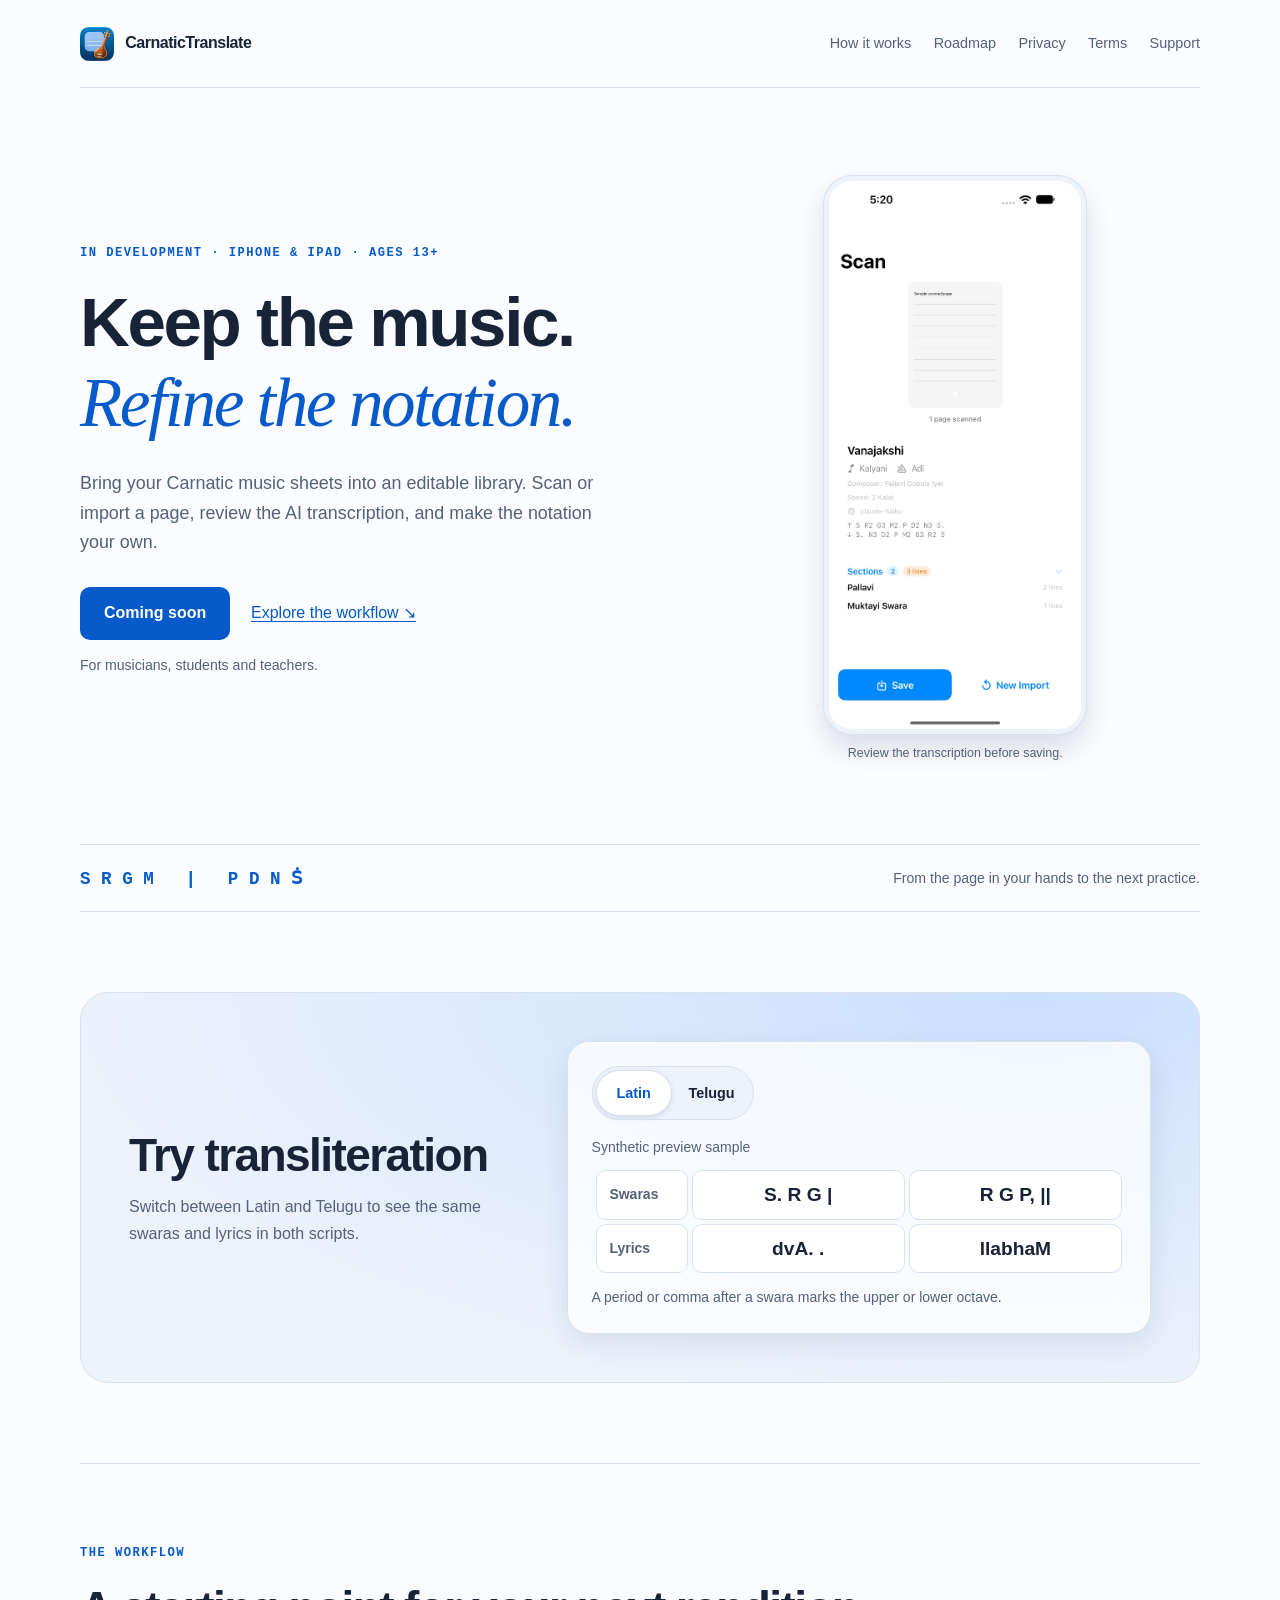
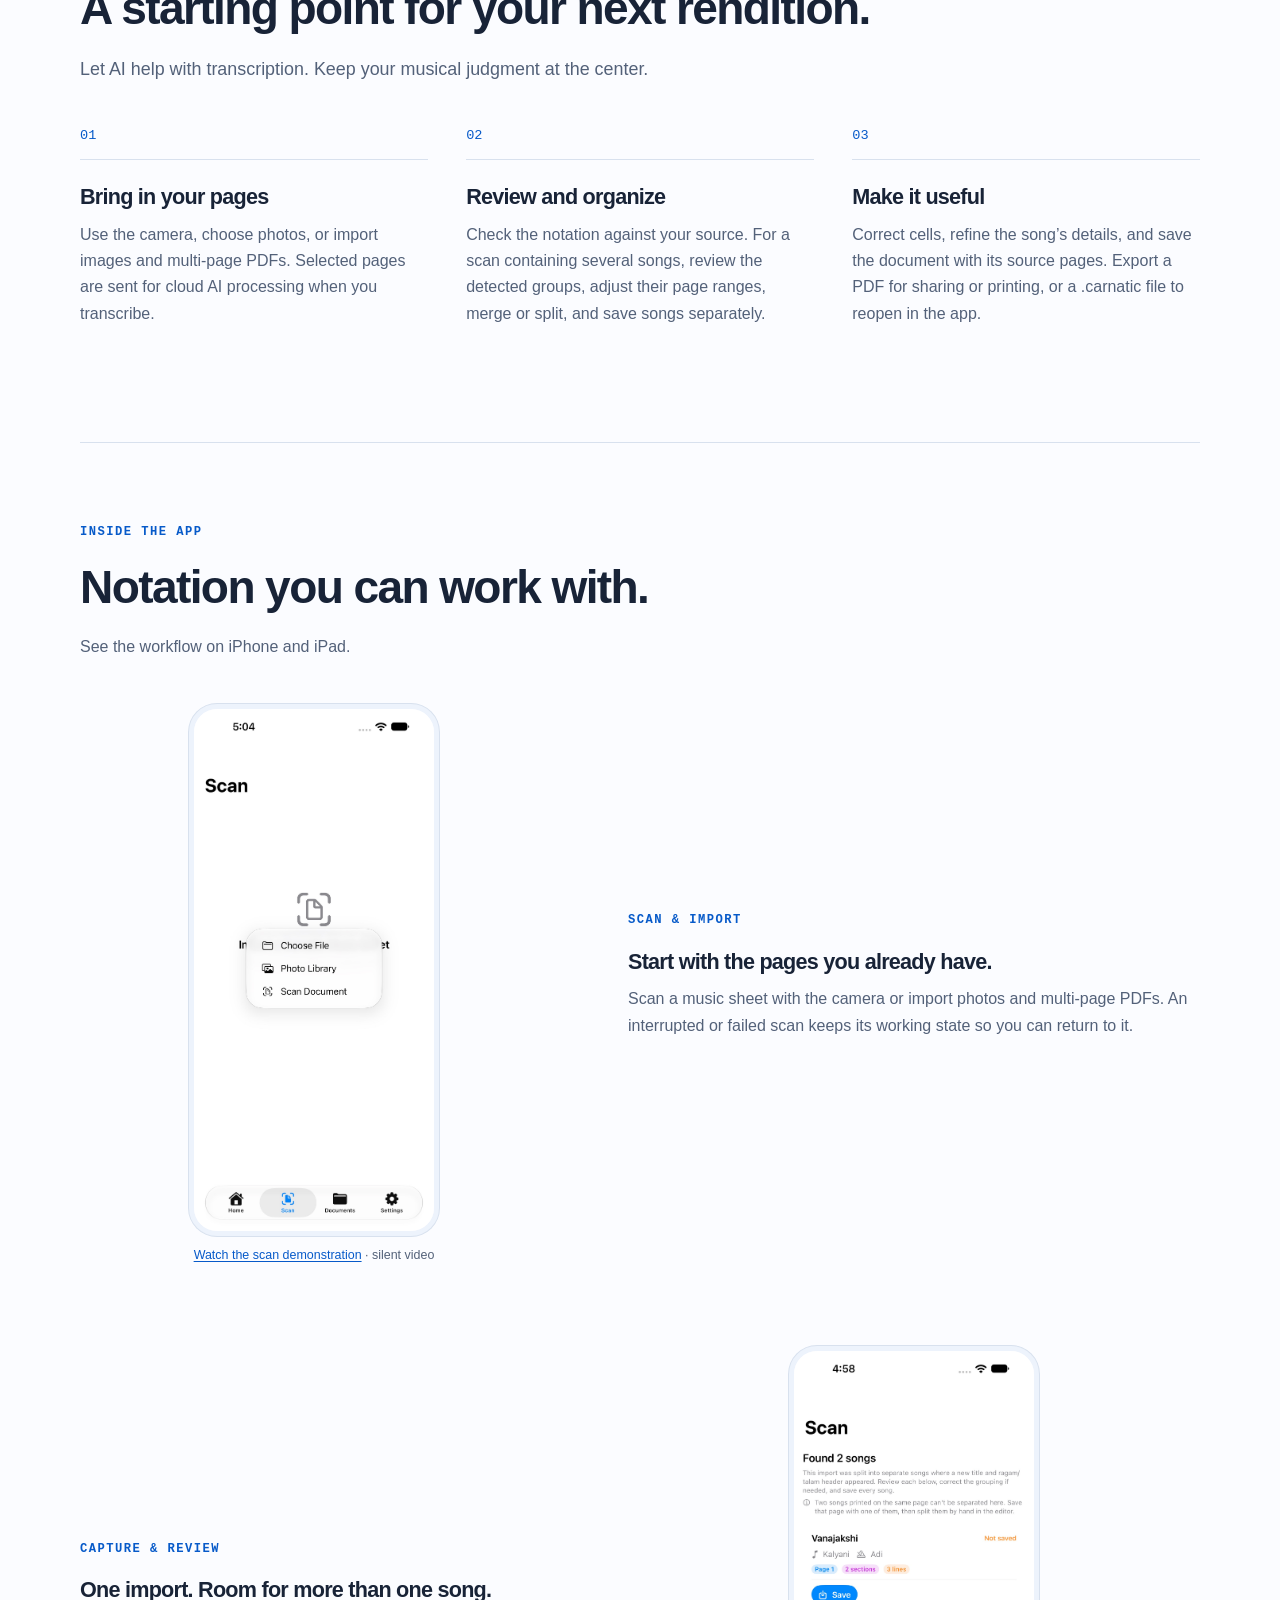
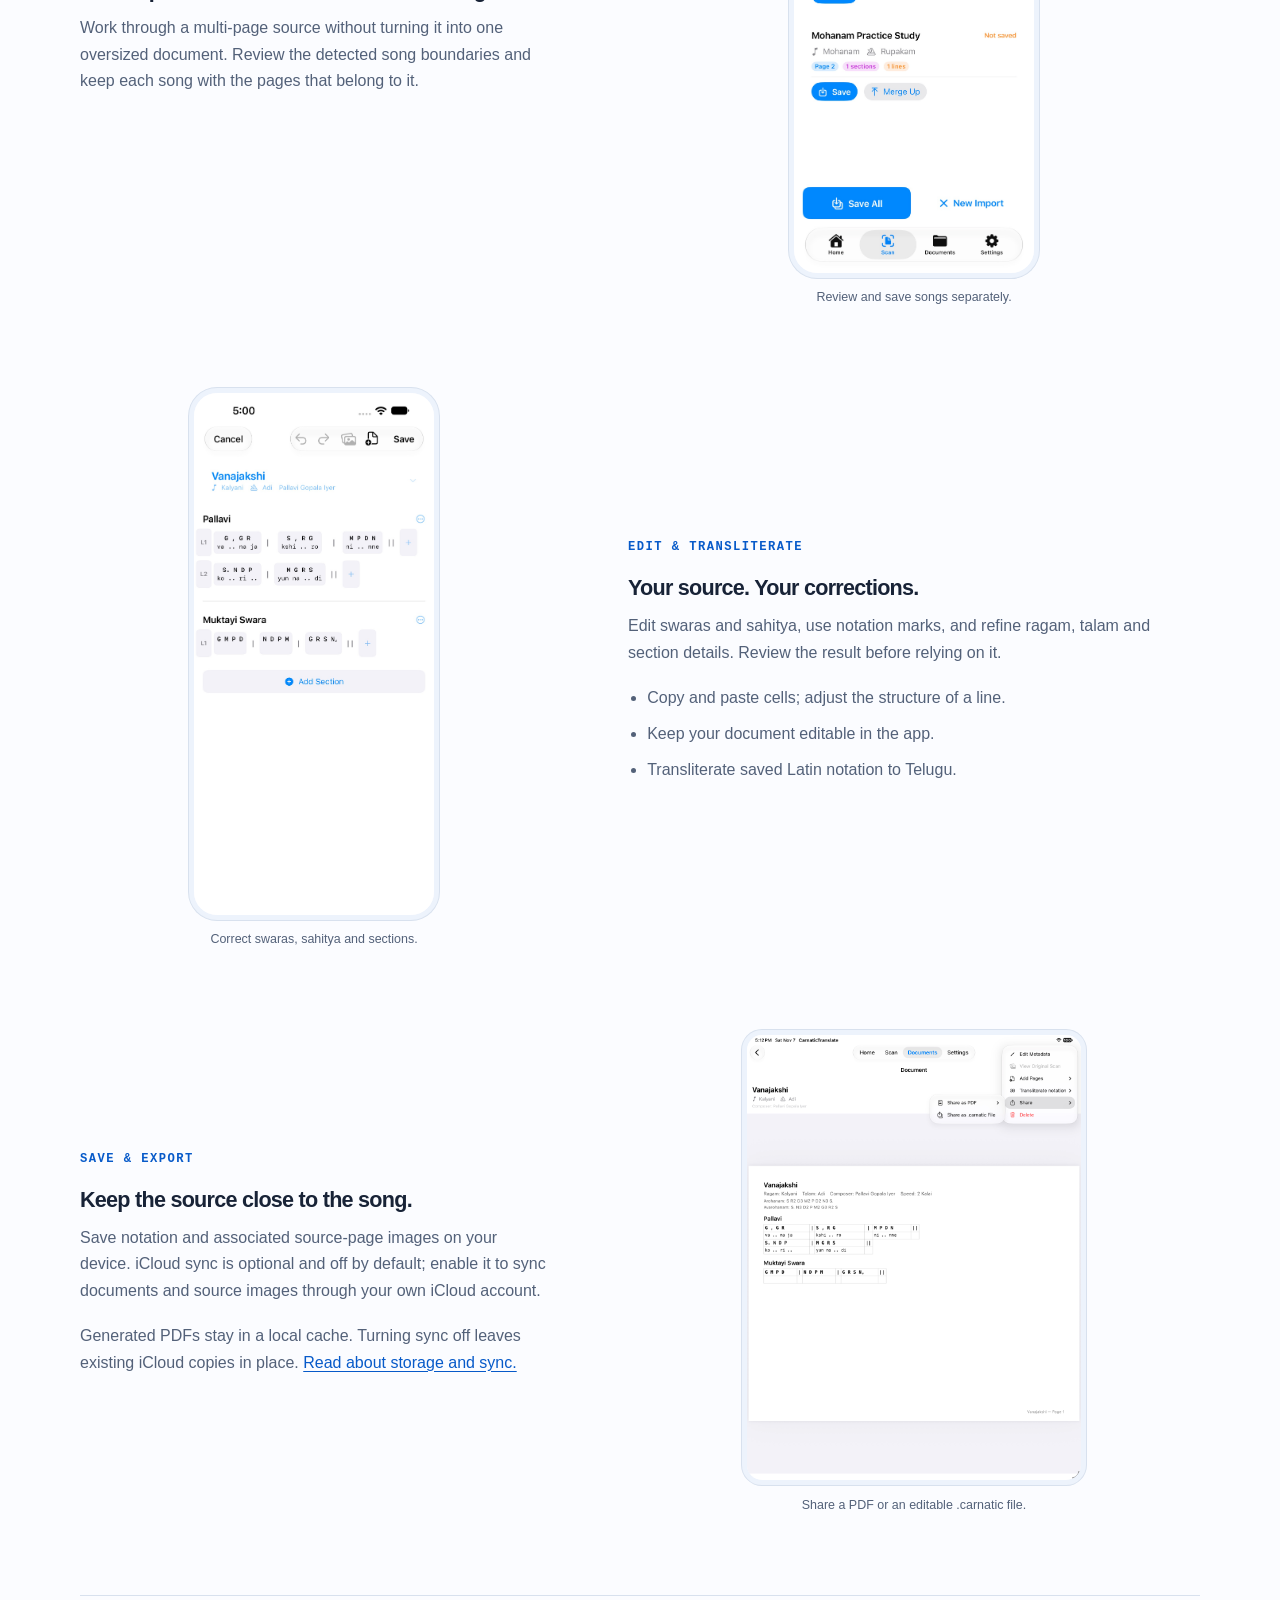
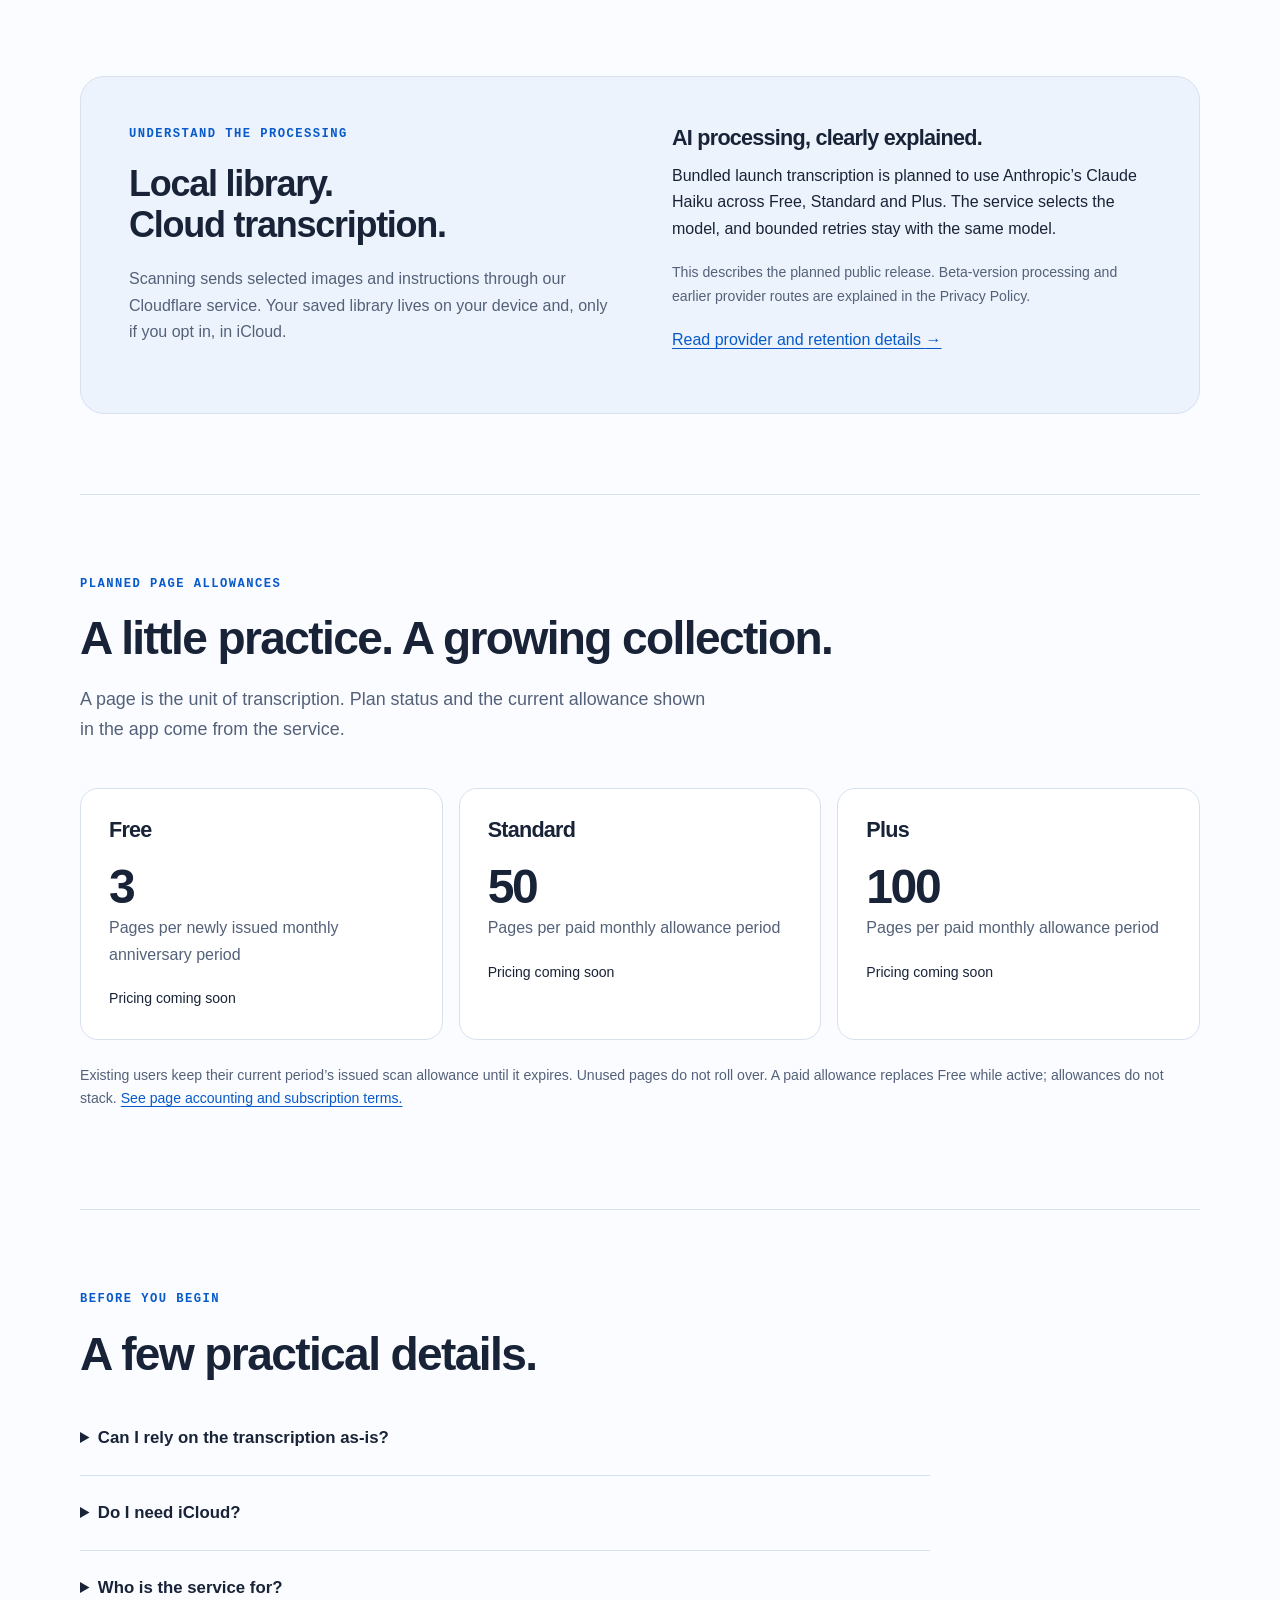
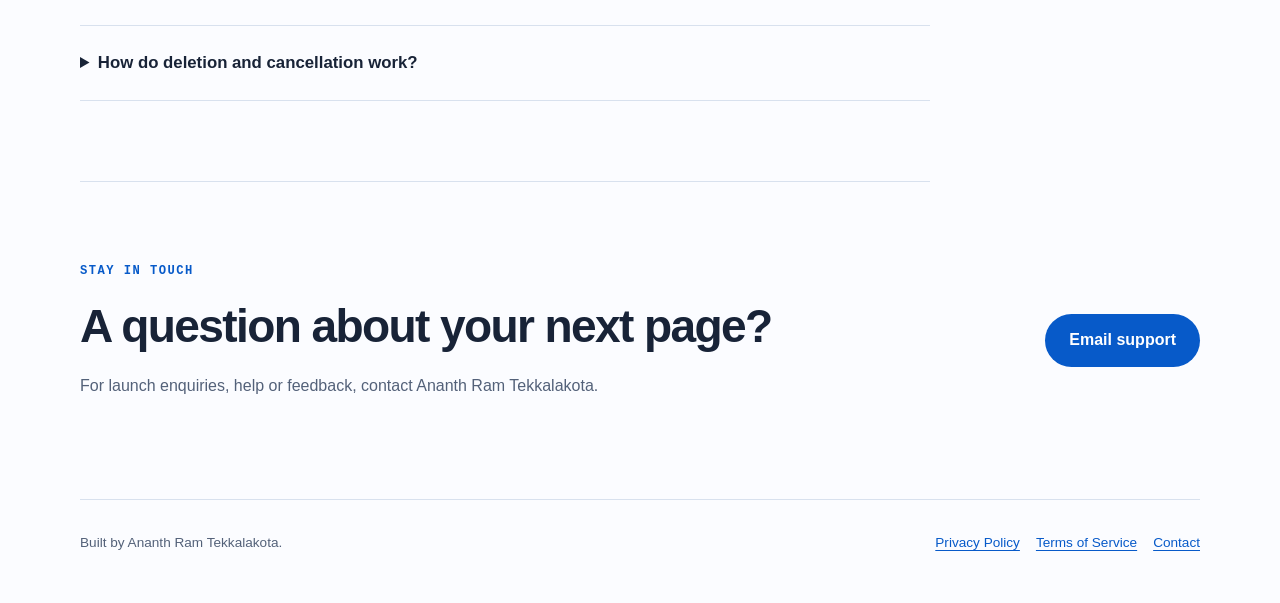
==== commit 697dacde: "Fix stale styles on GitHub Pages Serve the shared stylesheet under a versioned filename and give the" ====
--- a/index.html
+++ b/index.html
@@ -16,7 +16,7 @@
     <meta property="og:image:height" content="1024">
     <meta name="twitter:card" content="summary">
     <link rel="canonical" href="https://ananthramtekkalakota.github.io/CarnaticTranslate/">
-    <link rel="stylesheet" href="./site.css">
+    <link rel="stylesheet" href="./site-71edbf5dc1c8.css">
     <link rel="preload" href="./assets/fonts/carnatic-preview-telugu.woff" as="font" type="font/woff" crossorigin>
     <script src="./transliteration.js" defer></script>
     <link rel="icon" href="./assets/brand/app-icon-c6e57dd5.png" type="image/png">
--- a/site-71edbf5dc1c8.css
+++ b/site-71edbf5dc1c8.css
@@ -0,0 +1,708 @@
+@font-face {
+  font-family: "Carnatic Preview Telugu";
+  src: url("./assets/fonts/carnatic-preview-telugu.woff") format("woff");
+  font-weight: 500;
+  font-display: swap;
+}
+:root {
+  color-scheme: light dark;
+  --bg: #fbfcff;
+  --fg: #182337;
+  --muted: #536179;
+  --accent: #075ac9;
+  --soft: #edf3fc;
+  --card: #fff;
+  --line: #d8e1ee;
+  --mono: ui-monospace,SFMono-Regular,Menlo,Consolas,monospace;
+}
+* {
+  box-sizing: border-box;
+}
+html {
+  -webkit-text-size-adjust: 100%;
+  scroll-padding-top: 2rem;
+}
+body {
+  margin: 0;
+  color: var(--fg);
+  background: var(--bg);
+  font: 16px/1.65 -apple-system,BlinkMacSystemFont,"Segoe UI",sans-serif;
+  -webkit-font-smoothing: antialiased;
+}
+a {
+  color: var(--accent);
+  text-underline-offset: .2em;
+}
+a:hover {
+  text-decoration-thickness: 2px;
+}
+:focus-visible {
+  outline: 3px solid var(--accent);
+  outline-offset: 5px;
+  border-radius: 3px;
+}
+.skip-link {
+  position: absolute;
+  top: -6rem;
+  left: 1rem;
+  padding: .7rem 1rem;
+  background: var(--card);
+  z-index: 10;
+}
+.skip-link:focus {
+  top: 1rem;
+}
+.wrap {
+  width: min(1120px,calc(100% - 3rem));
+  margin-inline: auto;
+}
+.site-nav {
+  display: flex;
+  justify-content: space-between;
+  align-items: center;
+  gap: 1.5rem;
+  min-height: 88px;
+  border-bottom: 1px solid var(--line);
+}
+.brand {
+  display: inline-flex;
+  gap: .7rem;
+  align-items: center;
+  color: var(--fg);
+  font-weight: 750;
+  text-decoration: none;
+  letter-spacing: -.03em;
+}
+.brand-mark {
+  display: block;
+  flex-shrink: 0;
+  width: 34px;
+  height: 34px;
+  object-fit: contain;
+}
+.nav-links {
+  display: flex;
+  gap: .3rem 1.4rem;
+  flex-wrap: wrap;
+}
+.nav-links a {
+  display: inline-block;
+  padding: .6rem 0;
+  color: var(--muted);
+  font-size: .9rem;
+  text-decoration: none;
+}
+.nav-links a:hover,.nav-links a[aria-current] {
+  color: var(--accent);
+  text-decoration: underline;
+}
+.eyebrow {
+  color: var(--accent);
+  font: 650 .76rem/1.5 var(--mono);
+  letter-spacing: .12em;
+  text-transform: uppercase;
+}
+h1,h2,h3 {
+  line-height: 1.16;
+  letter-spacing: -.035em;
+  text-wrap: balance;
+}
+h1 {
+  font-size: clamp(2.7rem,5.4vw,4.8rem);
+  margin: 1.25rem 0 1.6rem;
+}
+h2 {
+  font-size: clamp(2rem,3.6vw,3rem);
+  margin: .7rem 0 1.25rem;
+}
+h3 {
+  font-size: 1.35rem;
+  margin: 0 0 .8rem;
+}
+p {
+  margin: 0 0 1.2rem;
+}
+.muted,.lede,figcaption {
+  color: var(--muted);
+}
+.lede {
+  max-width: 40rem;
+  font-size: 1.12rem;
+}
+.hero {
+  display: grid;
+  grid-template-columns: 1.08fr .92fr;
+  align-items: center;
+  gap: 3.5rem;
+  padding: 5.5rem 0 5rem;
+}
+.hero h1 em {
+  color: var(--accent);
+  font-family: Georgia,"Times New Roman",serif;
+  font-weight: 400;
+}
+.hero .lede {
+  max-width: 33rem;
+}
+.actions {
+  display: flex;
+  gap: 1.3rem;
+  flex-wrap: wrap;
+  align-items: center;
+  margin: 1.8rem 0 .85rem;
+}
+.button, .launch-status {
+  display: inline-block;
+  border-radius: 100px;
+  background: #075ac9;
+  color: #fff;
+  padding: .85rem 1.5rem;
+  font-weight: 650;
+  text-decoration: none;
+}
+.launch-status {
+  border-radius: .625rem;
+}
+.button:hover {
+  background: #034daf;
+}
+.small {
+  font-size: .88rem;
+}
+.hero-art,.feature-media {
+  margin: 0;
+  justify-self: center;
+  width: min(100%, 250px);
+}
+.hero-art {
+  width: min(100%, 262px);
+}
+.hero-art .phone {
+  box-shadow: 0 0 0 1px var(--line), 0 14px 28px #132b4b26;
+}
+.phone,.tablet {
+  display: block;
+  width: 100%;
+  height: auto;
+  border: 5px solid var(--soft);
+  border-radius: 28px;
+  background: #1c1c1e;
+  box-shadow: 0 0 0 1px var(--line);
+}
+figcaption {
+  font-size: .78rem;
+  margin-top: .6rem;
+  text-align: center;
+}
+.motif {
+  border-block: 1px solid var(--line);
+  padding: 1.35rem 0;
+  display: flex;
+  justify-content: space-between;
+  gap: 1rem;
+  align-items: center;
+}
+.notation {
+  font: 600 clamp(.8rem,2vw,1.1rem) var(--mono);
+  color: var(--accent);
+}
+.section {
+  padding: 5rem 0;
+  border-bottom: 1px solid var(--line);
+}
+.section-head {
+  margin-bottom: 2.7rem;
+}
+.transliteration-panel {
+  display: grid;
+  grid-template-columns: minmax(0,.8fr) minmax(0,1.2fr);
+  align-items: center;
+  gap: clamp(1.25rem,4vw,3rem);
+  padding: clamp(1rem,4vw,3rem);
+  border: 1px solid var(--line);
+  border-radius: 28px;
+  background: radial-gradient(ellipse at 85% 0%, #85b9ff55, transparent 75%), var(--soft);
+}
+.transliteration-panel h2 {
+  margin: 0 0 .75rem;
+}
+.transliteration-panel p {
+  margin-bottom: 0;
+}
+.sample-card {
+  min-width: 0;
+  padding: clamp(.75rem,2.4vw,1.5rem);
+  border: 1px solid var(--line);
+  border-radius: 22px;
+  background: var(--card);
+  background: color-mix(in srgb, var(--card) 75%, transparent);
+  backdrop-filter: blur(16px);
+  box-shadow: inset 0 1px 0 #ffffff40, 0 10px 28px #132b4b18;
+}
+.sample-script:not([hidden]) {
+  display: inline-flex;
+  gap: .25rem;
+  margin: 0 0 1rem;
+  padding: .25rem;
+  border: 1px solid var(--line);
+  border-radius: 100px;
+  background: var(--soft);
+}
+.visually-hidden {
+  position: absolute;
+  width: 1px;
+  height: 1px;
+  padding: 0;
+  overflow: hidden;
+  clip-path: inset(50%);
+  white-space: nowrap;
+}
+.sample-script label {
+  display: grid;
+  min-height: 44px;
+  min-width: 74px;
+  padding: .35rem .75rem;
+  place-items: center;
+  border-radius: 100px;
+  color: var(--fg);
+  font-size: .9rem;
+  font-weight: 650;
+  cursor: pointer;
+  -webkit-tap-highlight-color: transparent;
+}
+.sample-script input:checked + label {
+  background: var(--card);
+  color: var(--accent);
+  box-shadow: 0 0 0 1px var(--line), 0 2px 6px #132b4b24;
+}
+.sample-script input:focus-visible + label {
+  outline: 3px solid var(--accent);
+  outline-offset: 1px;
+}
+.sample-notation {
+  width: 100%;
+  border-spacing: .25rem;
+  table-layout: fixed;
+}
+.sample-notation caption,.sample-key {
+  color: var(--muted);
+  text-align: left;
+  font-size: .875rem;
+}
+.sample-notation caption {
+  padding-bottom: .4rem;
+}
+.sample-notation th,.sample-notation td {
+  border: 1px solid var(--line);
+  border-radius: 10px;
+  background: var(--card);
+  padding: .5rem .25rem;
+}
+.sample-notation th {
+  width: clamp(4rem,9vw,5.75rem);
+  padding-inline: clamp(.3rem,1.2vw,.8rem);
+  font-size: .875rem;
+  text-align: left;
+  color: var(--muted);
+}
+.sample-notation td {
+  text-align: center;
+  font-weight: 650;
+  font-size: clamp(1rem,2vw,1.2rem);
+  white-space: pre-wrap;
+}
+.sample-notation [lang="te"] {
+  font-family: "Carnatic Preview Telugu","Nirmala UI","Kohinoor Telugu",sans-serif;
+  font-weight: 500;
+}
+.sample-key {
+  margin-top: .55rem;
+}
+.roadmap {
+  max-width: 960px;
+  margin-inline: auto;
+}
+.roadmap .legal-header {
+  padding-bottom: 0;
+}
+.roadmap .legal-header .lede {
+  margin-bottom: 0;
+}
+.section.roadmap-section {
+  padding-block: clamp(2.25rem,5vw,3.5rem);
+}
+.roadmap-section h2 {
+  margin: 0 0 .75rem;
+}
+.release-timeline {
+  list-style: none;
+  margin: 1.5rem 0 0 .45rem;
+  padding: 0 0 0 1.35rem;
+  border-inline-start: 2px solid var(--line);
+}
+.release-timeline li {
+  position: relative;
+}
+.release-timeline li + li {
+  margin-top: 1rem;
+}
+.release-timeline li::before {
+  content: "";
+  position: absolute;
+  inset-inline-start: -1.35rem;
+  top: 1.65rem;
+  width: .65rem;
+  height: .65rem;
+  transform: translateX(-60%);
+  border: 2px solid var(--accent);
+  border-radius: 50%;
+  background: var(--bg);
+}
+.release-entry,.roadmap-card {
+  padding: clamp(1.25rem,3vw,2rem);
+  border: 1px solid var(--line);
+  border-radius: 18px;
+  background: var(--card);
+}
+.release-entry {
+  background: var(--soft);
+}
+.release-entry h3,.release-entry p:last-child {
+  margin: 0;
+}
+.roadmap-grid {
+  display: grid;
+  grid-template-columns: repeat(2,minmax(0,1fr));
+  gap: clamp(1.75rem,4vw,2.75rem);
+}
+.roadmap-card ul {
+  margin: 0;
+  padding-left: 1.2rem;
+  color: var(--muted);
+}
+.roadmap-card li + li {
+  margin-top: .5rem;
+}
+.workflow {
+  display: grid;
+  grid-template-columns: repeat(3,1fr);
+  gap: 2.4rem;
+  padding: 0;
+  list-style: none;
+  counter-reset: workflow;
+}
+.workflow li {
+  counter-increment: workflow;
+}
+.workflow li::before {
+  content: "0" counter(workflow);
+  display: block;
+  font: .85rem var(--mono);
+  color: var(--accent);
+  padding-bottom: 1rem;
+  border-bottom: 1px solid var(--line);
+  margin-bottom: 1.5rem;
+}
+.workflow p {
+  color: var(--muted);
+}
+.feature {
+  display: grid;
+  grid-template-columns: .9fr 1.1fr;
+  gap: 5rem;
+  align-items: center;
+}
+.feature+.feature {
+  margin-top: 5rem;
+}
+.feature.reverse .feature-media {
+  order: 2;
+}
+.feature-media-tablet {
+  width: min(100%, 344px);
+}
+.feature-media .tablet {
+  border-radius: 20px;
+}
+.feature ul {
+  padding-left: 1.2rem;
+  color: var(--muted);
+}
+.feature li+li {
+  margin-top: .6rem;
+}
+.privacy-panel {
+  display: grid;
+  grid-template-columns: 1fr 1fr;
+  gap: 4rem;
+  padding: 3rem;
+  background: var(--soft);
+  border: 1px solid var(--line);
+  border-radius: 24px;
+}
+.privacy-panel h2 {
+  font-size: 2.25rem;
+}
+.plans {
+  display: grid;
+  grid-template-columns: repeat(3,1fr);
+  gap: 1rem;
+  margin-bottom: 1.5rem;
+}
+.plan {
+  border: 1px solid var(--line);
+  border-radius: 18px;
+  padding: 1.75rem;
+  background: var(--card);
+}
+.count {
+  font-size: 3rem;
+  font-weight: 650;
+  letter-spacing: -.05em;
+  margin: 1rem 0 0;
+  line-height: 1.2;
+}
+.plan p:last-child {
+  margin-bottom: 0;
+}
+.faq {
+  max-width: 850px;
+}
+details {
+  border-bottom: 1px solid var(--line);
+  padding: 1.15rem 0;
+}
+summary {
+  cursor: pointer;
+  font-size: 1.05rem;
+  font-weight: 650;
+  padding: .3rem 0;
+}
+details p {
+  color: var(--muted);
+  margin: 1rem 0 .3rem;
+}
+.support {
+  display: flex;
+  justify-content: space-between;
+  gap: 2rem;
+  align-items: center;
+}
+.support h2 {
+  margin-top: 0;
+}
+.site-footer {
+  display: flex;
+  justify-content: space-between;
+  gap: 1rem 2rem;
+  flex-wrap: wrap;
+  padding: 2rem 0 3rem;
+  color: var(--muted);
+  font-size: .85rem;
+}
+.site-footer p {
+  margin: 0;
+}
+.footer-links {
+  display: flex;
+  gap: 1rem;
+  flex-wrap: wrap;
+}
+.legal-header {
+  padding: 4rem 0 2rem;
+  max-width: 810px;
+}
+.legal-header h1 {
+  font-size: clamp(2.6rem,5vw,4rem);
+}
+.revision {
+  color: var(--muted);
+  font-size: .9rem;
+}
+.notice {
+  border-left: 3px solid var(--accent);
+  background: var(--soft);
+  padding: 1rem 1.25rem;
+  border-radius: 0 10px 10px 0;
+}
+.legal-layout {
+  display: grid;
+  grid-template-columns: 220px minmax(0,1fr);
+  gap: 3.5rem;
+  align-items: start;
+  padding-bottom: 4rem;
+}
+.toc {
+  font-size: .84rem;
+  border-top: 1px solid var(--line);
+  padding-top: 1rem;
+}
+.toc ol {
+  list-style: none;
+  padding: 0;
+  margin: .7rem 0;
+}
+.toc li {
+  margin-bottom: .6rem;
+}
+.toc a {
+  display: inline-block;
+  padding: .15rem 0;
+  color: var(--muted);
+}
+.legal-copy {
+  max-width: 760px;
+  overflow-wrap: anywhere;
+}
+.legal-copy h2 {
+  font-size: 1.4rem;
+  margin: 2.3rem 0 1rem;
+  line-height: 1.3;
+}
+.legal-copy h2:first-child {
+  margin-top: 0;
+}
+.legal-copy h3 {
+  font-size: 1.1rem;
+  margin-top: 1.5rem;
+}
+.legal-copy ul {
+  padding-left: 1.3rem;
+}
+.legal-copy li {
+  margin-bottom: .65rem;
+}
+@media(prefers-color-scheme:dark) {
+  :root {
+    --bg: #111722;
+    --fg: #eef2fa;
+    --muted: #acb9cc;
+    --accent: #83b8ff;
+    --soft: #1b293d;
+    --card: #172131;
+    --line: #34435a;
+  }
+}
+@media(max-width:760px) {
+  .wrap {
+    width: calc(100% - 2.5rem);
+  }
+  .site-nav {
+    align-items: flex-start;
+    flex-direction: column;
+    gap: .3rem;
+    padding: 1.2rem 0 .8rem;
+  }
+  .nav-links {
+    gap: .2rem clamp(.65rem,3vw,1.3rem);
+  }
+  .hero {
+    grid-template-columns: 1fr;
+    gap: 2rem;
+    padding: 3rem 0;
+  }
+  .hero h1 {
+    max-width: 12ch;
+  }
+  .hero-art {
+    width: min(100%, 225px);
+  }
+  .motif {
+    align-items: flex-start;
+    flex-direction: column;
+    gap: .3rem;
+  }
+  .section {
+    padding: 3.5rem 0;
+  }
+  .workflow,.plans,.feature,.privacy-panel,.legal-layout,.transliteration-panel,.roadmap-grid {
+    grid-template-columns: 1fr;
+  }
+  .workflow {
+    gap: 1.5rem;
+  }
+  .feature {
+    gap: 1.8rem;
+  }
+  .feature.reverse .feature-media {
+    order: 0;
+  }
+  .feature+.feature {
+    margin-top: 3.5rem;
+  }
+  .feature-media:not(.feature-media-tablet) {
+    width: min(100%, 230px);
+  }
+  .privacy-panel {
+    gap: 1rem;
+    padding: 1.5rem;
+  }
+  .support {
+    align-items: flex-start;
+    flex-direction: column;
+  }
+  .plan {
+    padding: 1.4rem;
+  }
+  .count {
+    margin: .5rem 0 0;
+  }
+  .legal-header {
+    padding: 2.5rem 0 1.5rem;
+  }
+  .legal-layout {
+    gap: 2rem;
+  }
+  .toc ol {
+    columns: 2;
+    column-gap: 1.5rem;
+  }
+  .toc li {
+    break-inside: avoid;
+  }
+}
+@media(max-width:360px) {
+  .transliteration-panel {
+    padding: .8rem;
+  }
+  .sample-card {
+    padding: .65rem;
+  }
+  .sample-notation td {
+    padding-inline: .125rem;
+    font-size: .9375rem;
+  }
+}
+@media(prefers-reduced-motion:reduce) {
+  *,*::before,*::after {
+    scroll-behavior: auto!important;
+    animation: none!important;
+    transition: none!important;
+  }
+}
+@media print {
+  :root {
+    color-scheme: light;
+    --fg: #000;
+    --bg: #fff;
+    --muted: #333;
+  }
+  .site-nav,.toc,.skip-link,.site-footer {
+    display: none;
+  }
+  .legal-layout {
+    display: block;
+  }
+  .wrap {
+    width: 100%;
+  }
+  .legal-header {
+    padding-top: 0;
+  }
+  .legal-copy {
+    max-width: none;
+  }
+  h2 {
+    break-after: avoid;
+  }
+}
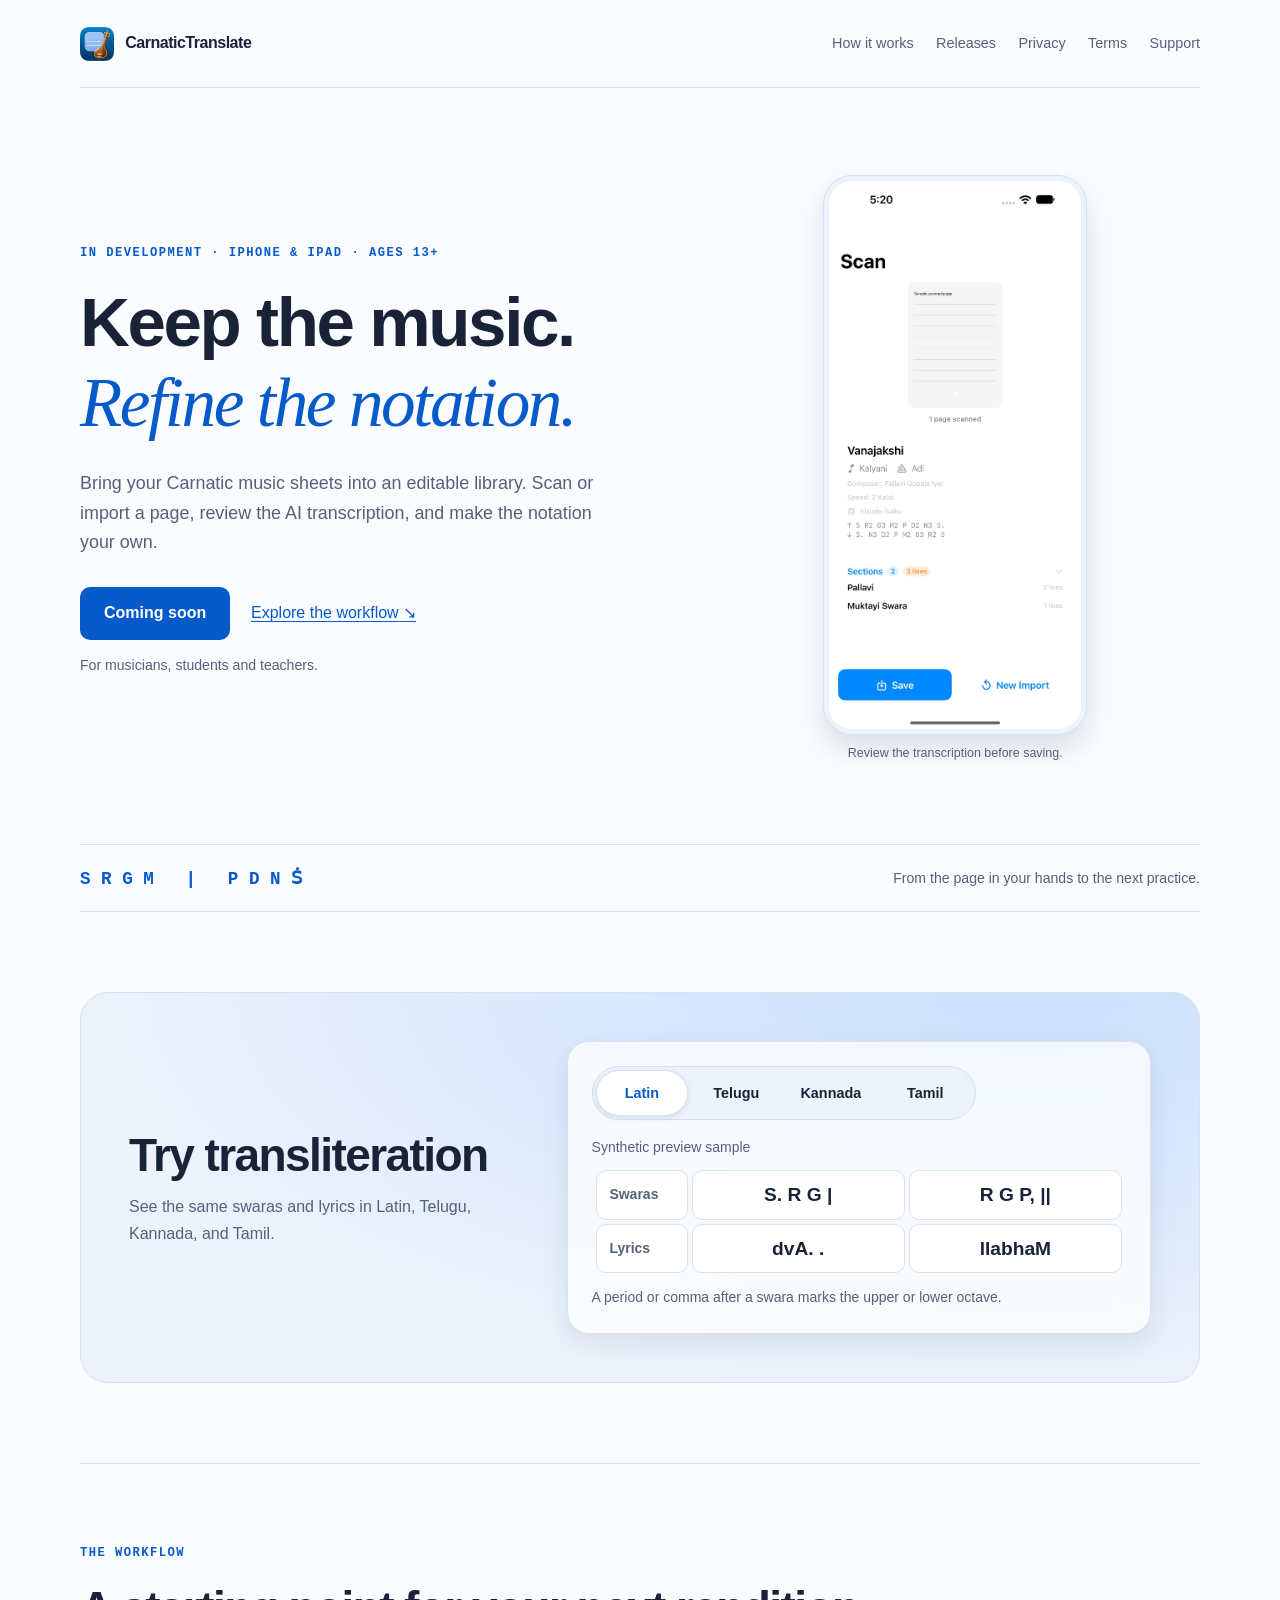
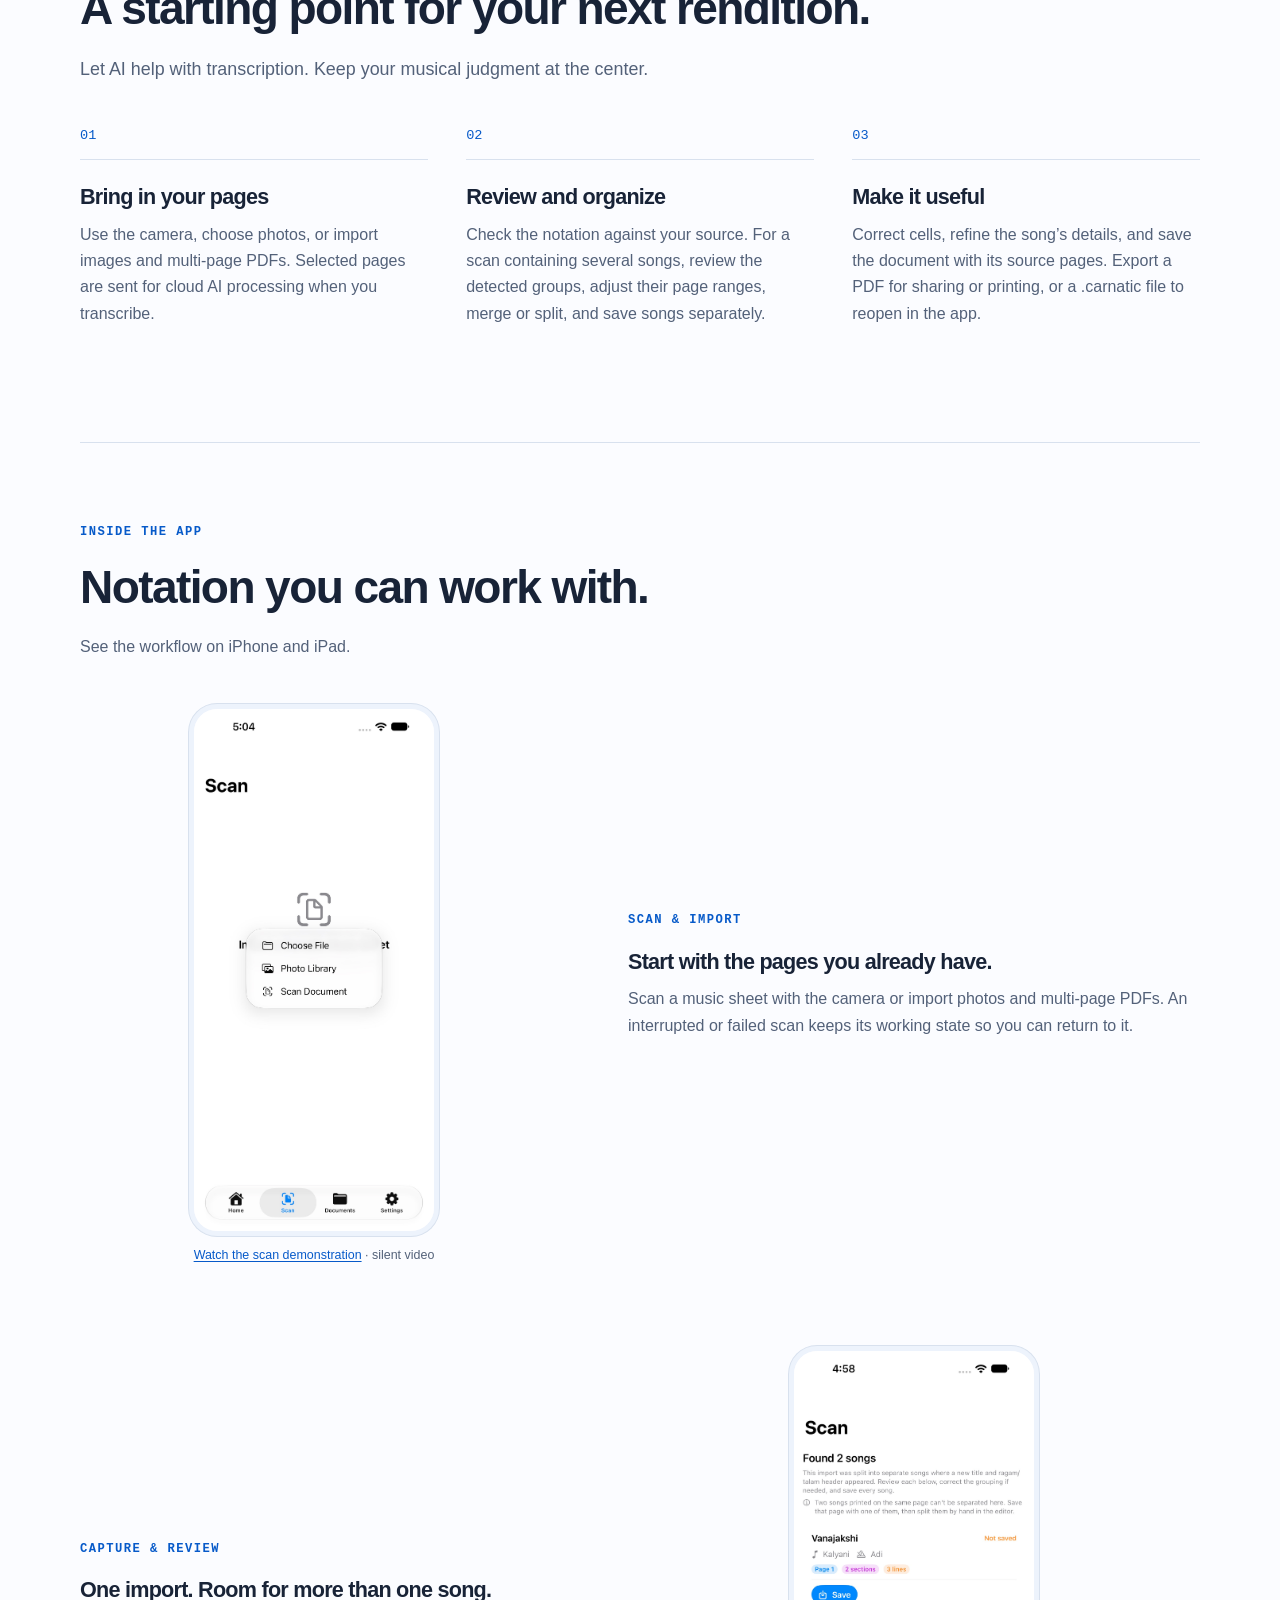
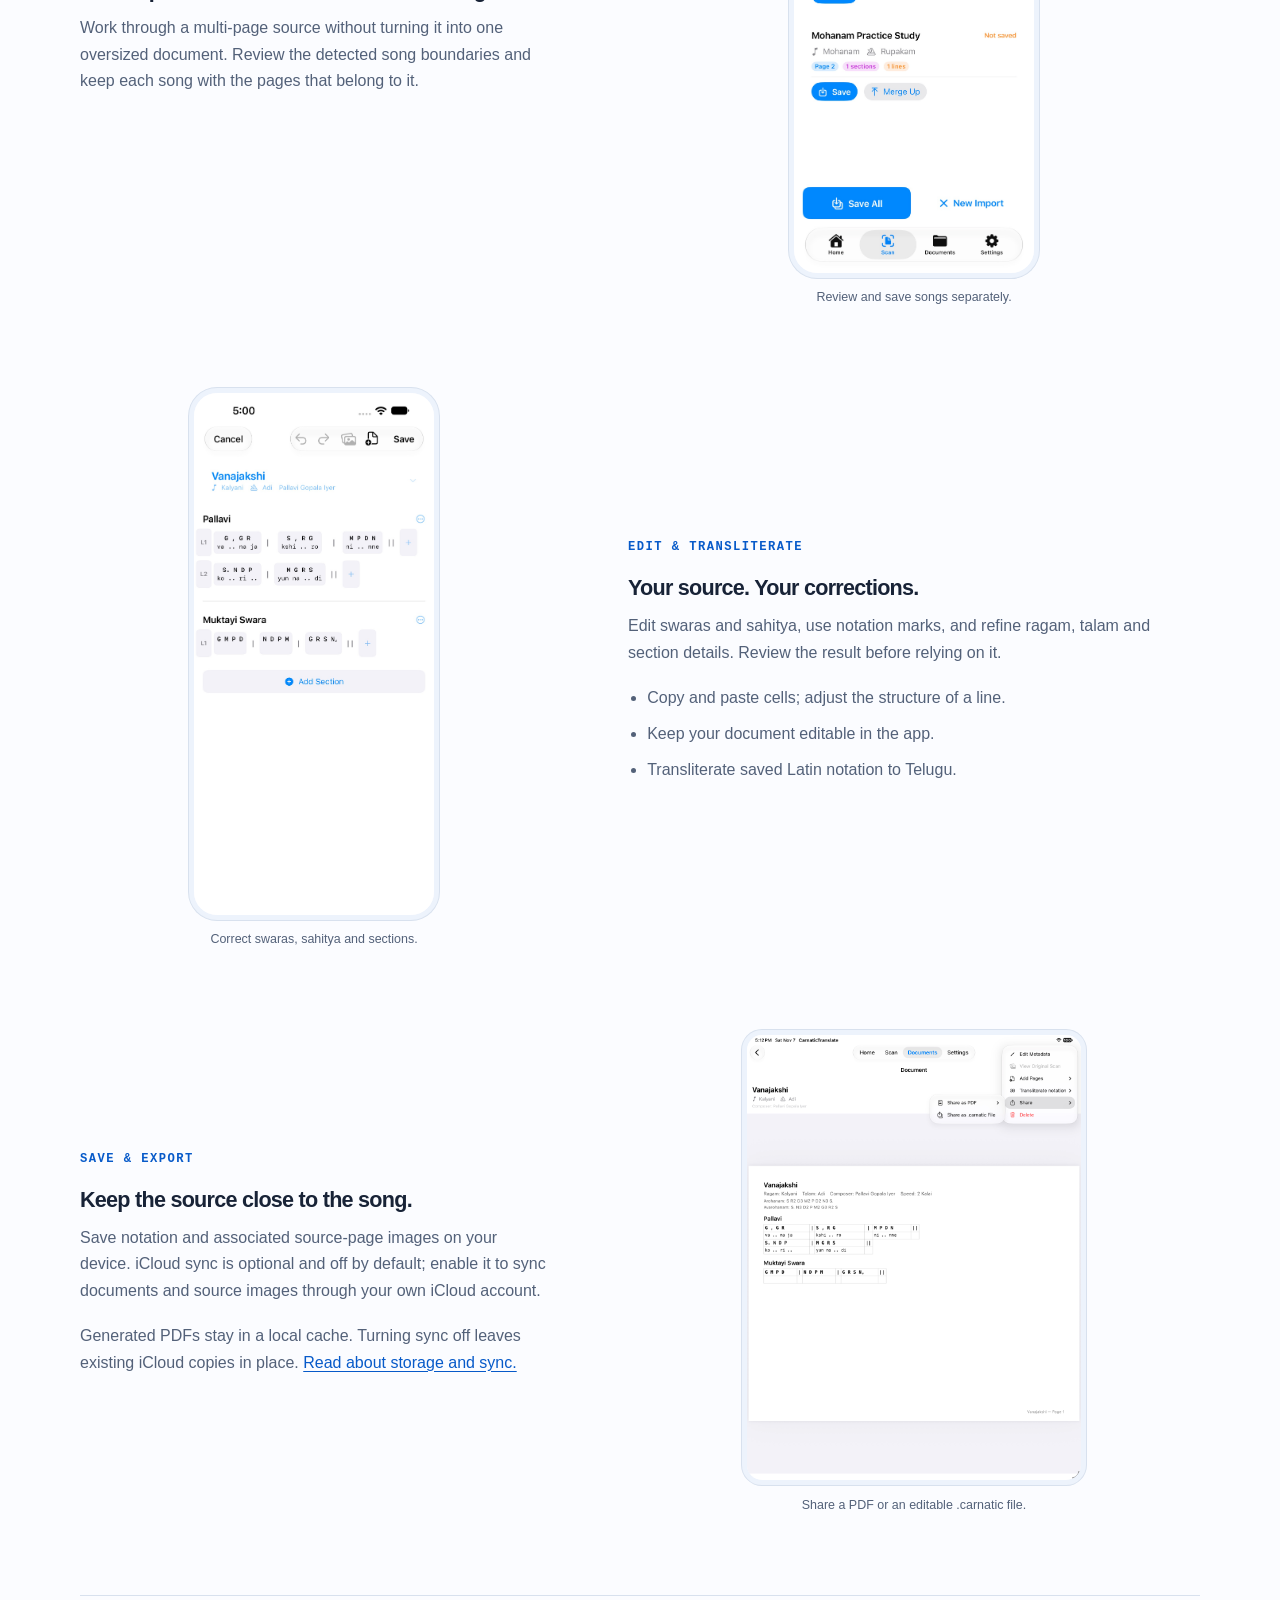
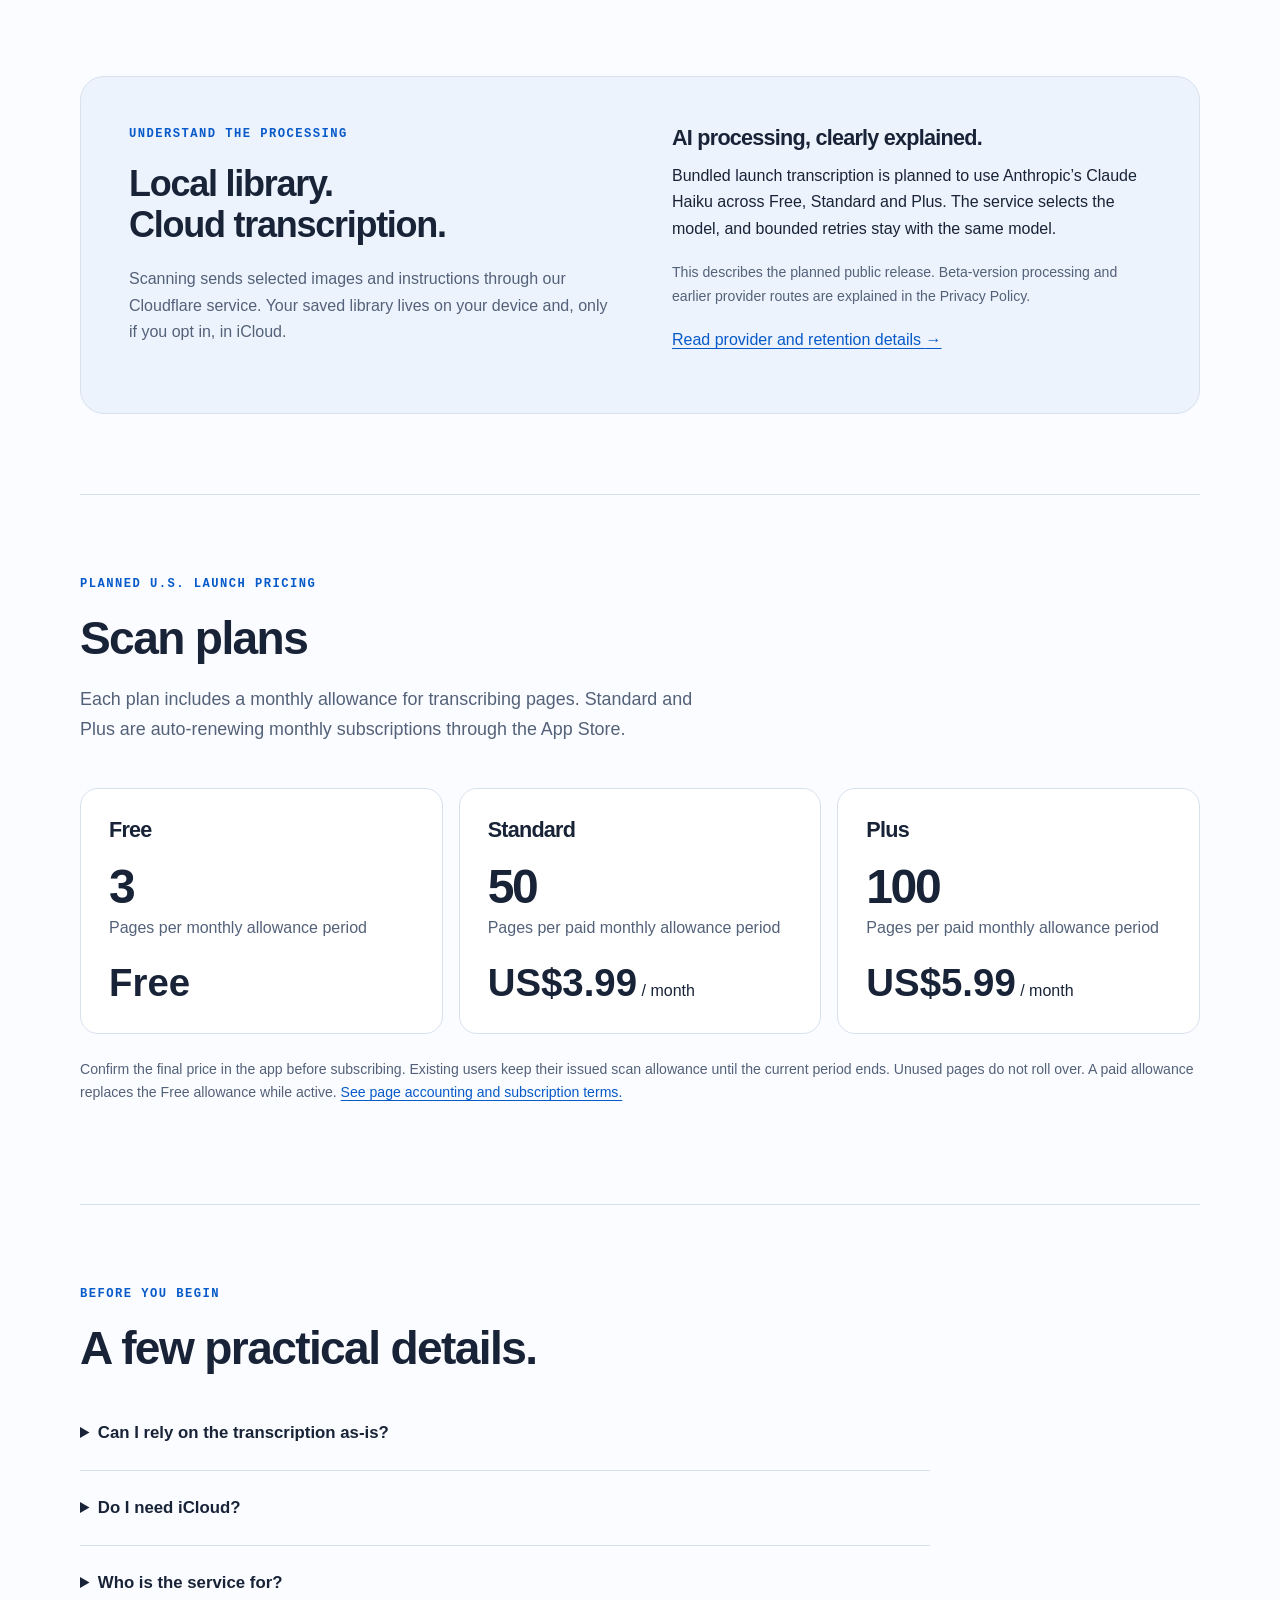
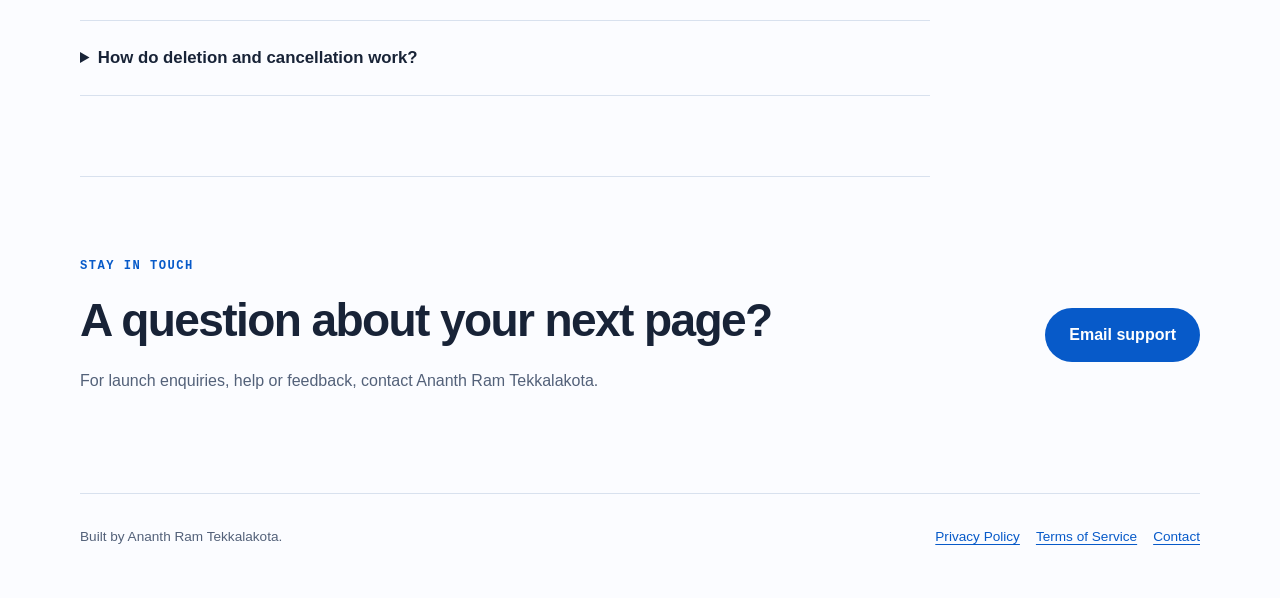
==== commit eb35862f: "Update prelaunch Releases, pricing, and transliteration demo Related to #2, with the existing roadma" ====
--- a/index.html
+++ b/index.html
@@ -2,6 +2,7 @@
 <html lang="en">
   <head>
     <meta charset="utf-8">
+    <meta name="google-site-verification" content="ktK7kfMxTZXXWIM8c6fbAXdStlD1nWsgBpJty2zDdXM" />
     <meta name="viewport" content="width=device-width, initial-scale=1">
     <title>CarnaticTranslate — From music sheet to editable notation</title>
     <meta name="description" content="Scan or import Carnatic notation, review the AI transcription, edit swaras and sahitya, organize songs, and export a PDF. In development for iPhone and iPad.">
@@ -16,7 +17,7 @@
     <meta property="og:image:height" content="1024">
     <meta name="twitter:card" content="summary">
     <link rel="canonical" href="https://ananthramtekkalakota.github.io/CarnaticTranslate/">
-    <link rel="stylesheet" href="./site-71edbf5dc1c8.css">
+    <link rel="stylesheet" href="./site-21fbc75da924.css">
     <link rel="preload" href="./assets/fonts/carnatic-preview-telugu.woff" as="font" type="font/woff" crossorigin>
     <script src="./transliteration.js" defer></script>
     <link rel="icon" href="./assets/brand/app-icon-c6e57dd5.png" type="image/png">
@@ -26,7 +27,7 @@
     <a class="skip-link" href="#main">Skip to content</a>
     <div class="wrap">
       <nav class="site-nav" aria-label="Main navigation"><a class="brand" href="./" aria-current="page"><img class="brand-mark" src="./assets/brand/app-icon-c6e57dd5.png" width="34" height="34" alt="" aria-hidden="true">CarnaticTranslate</a>
-        <div class="nav-links"><a href="#workflow">How it works</a><a href="./roadmap.html">Roadmap</a><a href="./privacy.html">Privacy</a><a href="./terms.html">Terms</a><a href="#support">Support</a>
+        <div class="nav-links"><a href="#workflow">How it works</a><a href="./roadmap.html">Releases</a><a href="./privacy.html">Privacy</a><a href="./terms.html">Terms</a><a href="#support">Support</a>
         </div>
       </nav>
       <main id="main" tabindex="-1">
@@ -49,7 +50,7 @@
           <div class="transliteration-panel">
             <div>
               <h2 id="transliteration-title">Try transliteration</h2>
-              <p class="muted">Switch between Latin and Telugu to see the same swaras and lyrics in both scripts.</p>
+              <p class="muted">See the same swaras and lyrics in Latin, Telugu, Kannada, and Tamil.</p>
             </div>
             <div class="sample-card">
               <fieldset id="sample-script" class="sample-script" hidden>
@@ -58,20 +59,44 @@
                 <label for="sample-latin">Latin</label>
                 <input class="visually-hidden" type="radio" name="notation-script" id="sample-telugu" value="telugu">
                 <label for="sample-telugu">Telugu</label>
+                <input class="visually-hidden" type="radio" name="notation-script" id="sample-kannada" value="kannada">
+                <label for="sample-kannada">Kannada</label>
+                <input class="visually-hidden" type="radio" name="notation-script" id="sample-tamil" value="tamil">
+                <label for="sample-tamil">Tamil</label>
               </fieldset>
-              <!-- Replace both script versions in each cell together when the approved excerpt is available. -->
+              <!-- Replace all script versions in each cell together when the approved excerpt is available. -->
               <table class="sample-notation" aria-describedby="sample-key">
                 <caption>Synthetic preview sample</caption>
                 <tbody>
                   <tr>
                     <th scope="row">Swaras</th>
-                    <td><span data-script="latin">S. R G |</span><span data-script="telugu" lang="te" hidden>స. రి గ |</span></td>
-                    <td><span data-script="latin">R G P, ||</span><span data-script="telugu" lang="te" hidden>రి గ ప, ||</span></td>
+                    <td>
+                      <span data-script="latin">S. R G |</span>
+                      <span data-script="telugu" lang="te" hidden>స. రి గ |</span>
+                      <span data-script="kannada" lang="kn" hidden>ಸ. ರಿ ಗ |</span>
+                      <span data-script="tamil" lang="ta" hidden>ஸ. ரி க |</span>
+                    </td>
+                    <td>
+                      <span data-script="latin">R G P, ||</span>
+                      <span data-script="telugu" lang="te" hidden>రి గ ప, ||</span>
+                      <span data-script="kannada" lang="kn" hidden>ರಿ ಗ ಪ, ||</span>
+                      <span data-script="tamil" lang="ta" hidden>ரி க ப, ||</span>
+                    </td>
                   </tr>
                   <tr>
                     <th scope="row">Lyrics</th>
-                    <td><span data-script="latin">dvA. .</span><span data-script="telugu" lang="te" hidden>ద్వా. .</span></td>
-                    <td><span data-script="latin">llabhaM</span><span data-script="telugu" lang="te" hidden>ల్లభం̣</span></td>
+                    <td>
+                      <span data-script="latin">dvA. .</span>
+                      <span data-script="telugu" lang="te" hidden>ద్వా. .</span>
+                      <span data-script="kannada" lang="kn" hidden>ದ್ವಾ. .</span>
+                      <span data-script="tamil" lang="ta" hidden>த்வா. .</span>
+                    </td>
+                    <td>
+                      <span data-script="latin">llabhaM</span>
+                      <span data-script="telugu" lang="te" hidden>ల్లభం̣</span>
+                      <span data-script="kannada" lang="kn" hidden>ಲ್ಲಭಮ್̣</span>
+                      <span data-script="tamil" lang="ta" hidden>ல்லபம்̣</span>
+                    </td>
                   </tr>
                 </tbody>
               </table>
@@ -171,31 +196,31 @@
         </section>
         <section class="section" id="plans" aria-labelledby="plans-title">
           <div class="section-head">
-            <p class="eyebrow">Planned page allowances</p>
-            <h2 id="plans-title">A little practice. A growing collection.</h2>
-            <p class="lede">A page is the unit of transcription. Plan status and the current allowance shown in the app come from the service.</p>
+            <p class="eyebrow">Planned U.S. launch pricing</p>
+            <h2 id="plans-title">Scan plans</h2>
+            <p class="lede">Each plan includes a monthly allowance for transcribing pages. Standard and Plus are auto-renewing monthly subscriptions through the App Store.</p>
           </div>
           <div class="plans">
             <article class="plan">
               <h3>Free</h3>
               <p class="count">3</p>
-              <p class="muted">Pages per newly issued monthly anniversary period</p>
-              <p class="small">Pricing coming soon</p>
+              <p class="muted">Pages per monthly allowance period</p>
+              <p><strong class="price">Free</strong></p>
             </article>
             <article class="plan">
               <h3>Standard</h3>
               <p class="count">50</p>
               <p class="muted">Pages per paid monthly allowance period</p>
-              <p class="small">Pricing coming soon</p>
+              <p><strong class="price">US$3.99</strong> / month</p>
             </article>
             <article class="plan">
               <h3>Plus</h3>
               <p class="count">100</p>
               <p class="muted">Pages per paid monthly allowance period</p>
-              <p class="small">Pricing coming soon</p>
+              <p><strong class="price">US$5.99</strong> / month</p>
             </article>
           </div>
-          <p class="small muted">Existing users keep their current period’s issued scan allowance until it expires. Unused pages do not roll over. A paid allowance replaces Free while active; allowances do not stack. <a href="./terms.html#plans-page-allowances-and-service-limits">See page accounting and subscription terms.</a></p>
+          <p class="small muted">Confirm the final price in the app before subscribing. Existing users keep their issued scan allowance until the current period ends. Unused pages do not roll over. A paid allowance replaces the Free allowance while active. <a href="./terms.html#plans-page-allowances-and-service-limits">See page accounting and subscription terms.</a></p>
         </section>
         <section class="section faq" aria-labelledby="questions-title">
           <p class="eyebrow">Before you begin</p>
--- a/site-21fbc75da924.css
+++ b/site-21fbc75da924.css
@@ -0,0 +1,741 @@
+@font-face {
+  font-family: "Carnatic Preview Telugu";
+  src: url("./assets/fonts/carnatic-preview-telugu.woff") format("woff");
+  font-weight: 500;
+  font-display: swap;
+}
+@font-face {
+  font-family: "Carnatic Preview Kannada";
+  src: url("./assets/fonts/carnatic-preview-kannada.woff") format("woff");
+  font-weight: 500;
+  font-display: swap;
+}
+@font-face {
+  font-family: "Carnatic Preview Tamil";
+  src: url("./assets/fonts/carnatic-preview-tamil.woff") format("woff");
+  font-weight: 500;
+  font-display: swap;
+}
+:root {
+  color-scheme: light dark;
+  --bg: #fbfcff;
+  --fg: #182337;
+  --muted: #536179;
+  --accent: #075ac9;
+  --soft: #edf3fc;
+  --card: #fff;
+  --line: #d8e1ee;
+  --mono: ui-monospace,SFMono-Regular,Menlo,Consolas,monospace;
+}
+* {
+  box-sizing: border-box;
+}
+html {
+  -webkit-text-size-adjust: 100%;
+  scroll-padding-top: 2rem;
+}
+body {
+  margin: 0;
+  color: var(--fg);
+  background: var(--bg);
+  font: 16px/1.65 -apple-system,BlinkMacSystemFont,"Segoe UI",sans-serif;
+  -webkit-font-smoothing: antialiased;
+}
+a {
+  color: var(--accent);
+  text-underline-offset: .2em;
+}
+a:hover {
+  text-decoration-thickness: 2px;
+}
+:focus-visible {
+  outline: 3px solid var(--accent);
+  outline-offset: 5px;
+  border-radius: 3px;
+}
+.skip-link {
+  position: absolute;
+  top: -6rem;
+  left: 1rem;
+  padding: .7rem 1rem;
+  background: var(--card);
+  z-index: 10;
+}
+.skip-link:focus {
+  top: 1rem;
+}
+.wrap {
+  width: min(1120px,calc(100% - 3rem));
+  margin-inline: auto;
+}
+.site-nav {
+  display: flex;
+  justify-content: space-between;
+  align-items: center;
+  gap: 1.5rem;
+  min-height: 88px;
+  border-bottom: 1px solid var(--line);
+}
+.brand {
+  display: inline-flex;
+  gap: .7rem;
+  align-items: center;
+  color: var(--fg);
+  font-weight: 750;
+  text-decoration: none;
+  letter-spacing: -.03em;
+}
+.brand-mark {
+  display: block;
+  flex-shrink: 0;
+  width: 34px;
+  height: 34px;
+  object-fit: contain;
+}
+.nav-links {
+  display: flex;
+  gap: .3rem 1.4rem;
+  flex-wrap: wrap;
+}
+.nav-links a {
+  display: inline-block;
+  padding: .6rem 0;
+  color: var(--muted);
+  font-size: .9rem;
+  text-decoration: none;
+}
+.nav-links a:hover,.nav-links a[aria-current] {
+  color: var(--accent);
+  text-decoration: underline;
+}
+.eyebrow {
+  color: var(--accent);
+  font: 650 .76rem/1.5 var(--mono);
+  letter-spacing: .12em;
+  text-transform: uppercase;
+}
+h1,h2,h3 {
+  line-height: 1.16;
+  letter-spacing: -.035em;
+  text-wrap: balance;
+}
+h1 {
+  font-size: clamp(2.7rem,5.4vw,4.8rem);
+  margin: 1.25rem 0 1.6rem;
+}
+h2 {
+  font-size: clamp(2rem,3.6vw,3rem);
+  margin: .7rem 0 1.25rem;
+}
+h3 {
+  font-size: 1.35rem;
+  margin: 0 0 .8rem;
+}
+p {
+  margin: 0 0 1.2rem;
+}
+.muted,.lede,figcaption {
+  color: var(--muted);
+}
+.lede {
+  max-width: 40rem;
+  font-size: 1.12rem;
+}
+.hero {
+  display: grid;
+  grid-template-columns: 1.08fr .92fr;
+  align-items: center;
+  gap: 3.5rem;
+  padding: 5.5rem 0 5rem;
+}
+.hero h1 em {
+  color: var(--accent);
+  font-family: Georgia,"Times New Roman",serif;
+  font-weight: 400;
+}
+.hero .lede {
+  max-width: 33rem;
+}
+.actions {
+  display: flex;
+  gap: 1.3rem;
+  flex-wrap: wrap;
+  align-items: center;
+  margin: 1.8rem 0 .85rem;
+}
+.button, .launch-status {
+  display: inline-block;
+  border-radius: 100px;
+  background: #075ac9;
+  color: #fff;
+  padding: .85rem 1.5rem;
+  font-weight: 650;
+  text-decoration: none;
+}
+.launch-status {
+  border-radius: .625rem;
+}
+.button:hover {
+  background: #034daf;
+}
+.small {
+  font-size: .88rem;
+}
+.hero-art,.feature-media {
+  margin: 0;
+  justify-self: center;
+  width: min(100%, 250px);
+}
+.hero-art {
+  width: min(100%, 262px);
+}
+.hero-art .phone {
+  box-shadow: 0 0 0 1px var(--line), 0 14px 28px #132b4b26;
+}
+.phone,.tablet {
+  display: block;
+  width: 100%;
+  height: auto;
+  border: 5px solid var(--soft);
+  border-radius: 28px;
+  background: #1c1c1e;
+  box-shadow: 0 0 0 1px var(--line);
+}
+figcaption {
+  font-size: .78rem;
+  margin-top: .6rem;
+  text-align: center;
+}
+.motif {
+  border-block: 1px solid var(--line);
+  padding: 1.35rem 0;
+  display: flex;
+  justify-content: space-between;
+  gap: 1rem;
+  align-items: center;
+}
+.notation {
+  font: 600 clamp(.8rem,2vw,1.1rem) var(--mono);
+  color: var(--accent);
+}
+.section {
+  padding: 5rem 0;
+  border-bottom: 1px solid var(--line);
+}
+.section-head {
+  margin-bottom: 2.7rem;
+}
+.transliteration-panel {
+  display: grid;
+  grid-template-columns: minmax(0,.8fr) minmax(0,1.2fr);
+  align-items: center;
+  gap: clamp(1.25rem,4vw,3rem);
+  padding: clamp(1rem,4vw,3rem);
+  border: 1px solid var(--line);
+  border-radius: 28px;
+  background: radial-gradient(ellipse at 85% 0%, #85b9ff55, transparent 75%), var(--soft);
+}
+.transliteration-panel h2 {
+  margin: 0 0 .75rem;
+}
+.transliteration-panel p {
+  margin-bottom: 0;
+}
+.sample-card {
+  min-width: 0;
+  padding: clamp(.75rem,2.4vw,1.5rem);
+  border: 1px solid var(--line);
+  border-radius: 22px;
+  background: var(--card);
+  background: color-mix(in srgb, var(--card) 75%, transparent);
+  backdrop-filter: blur(16px);
+  box-shadow: inset 0 1px 0 #ffffff40, 0 10px 28px #132b4b18;
+}
+.sample-script:not([hidden]) {
+  display: grid;
+  grid-template-columns: repeat(4,minmax(0,1fr));
+  width: min(100%, 24rem);
+  gap: .25rem;
+  margin: 0 0 1rem;
+  padding: .25rem;
+  border: 1px solid var(--line);
+  border-radius: 100px;
+  background: var(--soft);
+}
+.visually-hidden {
+  position: absolute;
+  width: 1px;
+  height: 1px;
+  padding: 0;
+  overflow: hidden;
+  clip-path: inset(50%);
+  white-space: nowrap;
+}
+.sample-script label {
+  display: grid;
+  min-height: 44px;
+  padding: .35rem .25rem;
+  place-items: center;
+  border-radius: 100px;
+  color: var(--fg);
+  font-size: .9rem;
+  font-weight: 650;
+  cursor: pointer;
+  -webkit-tap-highlight-color: transparent;
+}
+.sample-script input:checked + label {
+  background: var(--card);
+  color: var(--accent);
+  box-shadow: 0 0 0 1px var(--line), 0 2px 6px #132b4b24;
+}
+.sample-script input:focus-visible + label {
+  outline: 3px solid var(--accent);
+  outline-offset: 1px;
+}
+.sample-notation {
+  width: 100%;
+  border-spacing: .25rem;
+  table-layout: fixed;
+}
+.sample-notation caption,.sample-key {
+  color: var(--muted);
+  text-align: left;
+  font-size: .875rem;
+}
+.sample-notation caption {
+  padding-bottom: .4rem;
+}
+.sample-notation th,.sample-notation td {
+  border: 1px solid var(--line);
+  border-radius: 10px;
+  background: var(--card);
+  padding: .5rem .25rem;
+}
+.sample-notation th {
+  width: clamp(4rem,9vw,5.75rem);
+  padding-inline: clamp(.3rem,1.2vw,.8rem);
+  font-size: .875rem;
+  text-align: left;
+  color: var(--muted);
+}
+.sample-notation td {
+  text-align: center;
+  font-weight: 650;
+  font-size: clamp(1rem,2vw,1.2rem);
+}
+.sample-notation [data-script] {
+  white-space: pre-wrap;
+}
+.sample-notation [lang="te"] {
+  font-family: "Carnatic Preview Telugu","Nirmala UI","Kohinoor Telugu",sans-serif;
+  font-weight: 500;
+}
+.sample-notation [lang="kn"] {
+  font-family: "Carnatic Preview Kannada","Nirmala UI","Kannada Sangam MN",sans-serif;
+  font-weight: 500;
+}
+.sample-notation [lang="ta"] {
+  font-family: "Carnatic Preview Tamil","Nirmala UI","Tamil Sangam MN",sans-serif;
+  font-weight: 500;
+}
+.sample-key {
+  margin-top: .55rem;
+}
+.roadmap {
+  max-width: 960px;
+  margin-inline: auto;
+}
+.roadmap .legal-header {
+  padding-bottom: 0;
+}
+.roadmap .legal-header .lede {
+  margin-bottom: 0;
+}
+.section.roadmap-section {
+  padding-block: clamp(2.25rem,5vw,3.5rem);
+}
+.roadmap-section h2 {
+  margin: 0 0 .75rem;
+}
+.release-timeline {
+  list-style: none;
+  margin: 1.5rem 0 0 .45rem;
+  padding: 0 0 0 1.35rem;
+  border-inline-start: 2px solid var(--line);
+}
+.release-timeline > li {
+  position: relative;
+}
+.release-timeline > li + li {
+  margin-top: 1rem;
+}
+.release-timeline > li::before {
+  content: "";
+  position: absolute;
+  inset-inline-start: -1.35rem;
+  top: 1.65rem;
+  width: .65rem;
+  height: .65rem;
+  transform: translateX(-60%);
+  border: 2px solid var(--accent);
+  border-radius: 50%;
+  background: var(--bg);
+}
+.release-entry,.roadmap-card {
+  padding: clamp(1.25rem,3vw,2rem);
+  border: 1px solid var(--line);
+  border-radius: 18px;
+  background: var(--card);
+}
+.release-entry {
+  background: var(--soft);
+}
+.release-entry h3,.release-entry p:last-child {
+  margin: 0;
+}
+.roadmap-grid {
+  display: grid;
+  grid-template-columns: repeat(2,minmax(0,1fr));
+  gap: clamp(1.75rem,4vw,2.75rem);
+}
+.roadmap-card ul {
+  margin: 0;
+  padding-left: 1.2rem;
+  color: var(--muted);
+}
+.roadmap-card li + li {
+  margin-top: .5rem;
+}
+.workflow {
+  display: grid;
+  grid-template-columns: repeat(3,1fr);
+  gap: 2.4rem;
+  padding: 0;
+  list-style: none;
+  counter-reset: workflow;
+}
+.workflow li {
+  counter-increment: workflow;
+}
+.workflow li::before {
+  content: "0" counter(workflow);
+  display: block;
+  font: .85rem var(--mono);
+  color: var(--accent);
+  padding-bottom: 1rem;
+  border-bottom: 1px solid var(--line);
+  margin-bottom: 1.5rem;
+}
+.workflow p {
+  color: var(--muted);
+}
+.feature {
+  display: grid;
+  grid-template-columns: .9fr 1.1fr;
+  gap: 5rem;
+  align-items: center;
+}
+.feature+.feature {
+  margin-top: 5rem;
+}
+.feature.reverse .feature-media {
+  order: 2;
+}
+.feature-media-tablet {
+  width: min(100%, 344px);
+}
+.feature-media .tablet {
+  border-radius: 20px;
+}
+.feature ul {
+  padding-left: 1.2rem;
+  color: var(--muted);
+}
+.feature li+li {
+  margin-top: .6rem;
+}
+.privacy-panel {
+  display: grid;
+  grid-template-columns: 1fr 1fr;
+  gap: 4rem;
+  padding: 3rem;
+  background: var(--soft);
+  border: 1px solid var(--line);
+  border-radius: 24px;
+}
+.privacy-panel h2 {
+  font-size: 2.25rem;
+}
+.plans {
+  display: grid;
+  grid-template-columns: repeat(3,1fr);
+  gap: 1rem;
+  margin-bottom: 1.5rem;
+}
+.plan {
+  border: 1px solid var(--line);
+  border-radius: 18px;
+  padding: 1.75rem;
+  background: var(--card);
+}
+.count {
+  font-size: 3rem;
+  font-weight: 650;
+  letter-spacing: -.05em;
+  margin: 1rem 0 0;
+  line-height: 1.2;
+}
+.plan .price {
+  font-size: clamp(1.875rem,3vw,2.5rem);
+  line-height: 1.15;
+}
+.plan p:last-child {
+  margin-bottom: 0;
+}
+.faq {
+  max-width: 850px;
+}
+details {
+  border-bottom: 1px solid var(--line);
+  padding: 1.15rem 0;
+}
+summary {
+  cursor: pointer;
+  font-size: 1.05rem;
+  font-weight: 650;
+  padding: .3rem 0;
+}
+details p {
+  color: var(--muted);
+  margin: 1rem 0 .3rem;
+}
+.support {
+  display: flex;
+  justify-content: space-between;
+  gap: 2rem;
+  align-items: center;
+}
+.support h2 {
+  margin-top: 0;
+}
+.site-footer {
+  display: flex;
+  justify-content: space-between;
+  gap: 1rem 2rem;
+  flex-wrap: wrap;
+  padding: 2rem 0 3rem;
+  color: var(--muted);
+  font-size: .85rem;
+}
+.site-footer p {
+  margin: 0;
+}
+.footer-links {
+  display: flex;
+  gap: 1rem;
+  flex-wrap: wrap;
+}
+.legal-header {
+  padding: 4rem 0 2rem;
+  max-width: 810px;
+}
+.legal-header h1 {
+  font-size: clamp(2.6rem,5vw,4rem);
+}
+.revision {
+  color: var(--muted);
+  font-size: .9rem;
+}
+.notice {
+  border-left: 3px solid var(--accent);
+  background: var(--soft);
+  padding: 1rem 1.25rem;
+  border-radius: 0 10px 10px 0;
+}
+.legal-layout {
+  display: grid;
+  grid-template-columns: 220px minmax(0,1fr);
+  gap: 3.5rem;
+  align-items: start;
+  padding-bottom: 4rem;
+}
+.toc {
+  font-size: .84rem;
+  border-top: 1px solid var(--line);
+  padding-top: 1rem;
+}
+.toc ol {
+  list-style: none;
+  padding: 0;
+  margin: .7rem 0;
+}
+.toc li {
+  margin-bottom: .6rem;
+}
+.toc a {
+  display: inline-block;
+  padding: .15rem 0;
+  color: var(--muted);
+}
+.legal-copy {
+  max-width: 760px;
+  overflow-wrap: anywhere;
+}
+.legal-copy h2 {
+  font-size: 1.4rem;
+  margin: 2.3rem 0 1rem;
+  line-height: 1.3;
+}
+.legal-copy h2:first-child {
+  margin-top: 0;
+}
+.legal-copy h3 {
+  font-size: 1.1rem;
+  margin-top: 1.5rem;
+}
+.legal-copy ul {
+  padding-left: 1.3rem;
+}
+.legal-copy li {
+  margin-bottom: .65rem;
+}
+@media(prefers-color-scheme:dark) {
+  :root {
+    --bg: #111722;
+    --fg: #eef2fa;
+    --muted: #acb9cc;
+    --accent: #83b8ff;
+    --soft: #1b293d;
+    --card: #172131;
+    --line: #34435a;
+  }
+}
+@media(max-width:760px) {
+  .wrap {
+    width: calc(100% - 2.5rem);
+  }
+  .site-nav {
+    align-items: flex-start;
+    flex-direction: column;
+    gap: .3rem;
+    padding: 1.2rem 0 .8rem;
+  }
+  .nav-links {
+    gap: .2rem clamp(.65rem,3vw,1.3rem);
+  }
+  .hero {
+    grid-template-columns: 1fr;
+    gap: 2rem;
+    padding: 3rem 0;
+  }
+  .hero h1 {
+    max-width: 12ch;
+  }
+  .hero-art {
+    width: min(100%, 225px);
+  }
+  .motif {
+    align-items: flex-start;
+    flex-direction: column;
+    gap: .3rem;
+  }
+  .section {
+    padding: 3.5rem 0;
+  }
+  .workflow,.plans,.feature,.privacy-panel,.legal-layout,.transliteration-panel,.roadmap-grid {
+    grid-template-columns: 1fr;
+  }
+  .workflow {
+    gap: 1.5rem;
+  }
+  .feature {
+    gap: 1.8rem;
+  }
+  .feature.reverse .feature-media {
+    order: 0;
+  }
+  .feature+.feature {
+    margin-top: 3.5rem;
+  }
+  .feature-media:not(.feature-media-tablet) {
+    width: min(100%, 230px);
+  }
+  .privacy-panel {
+    gap: 1rem;
+    padding: 1.5rem;
+  }
+  .support {
+    align-items: flex-start;
+    flex-direction: column;
+  }
+  .plan {
+    padding: 1.4rem;
+  }
+  .count {
+    margin: .5rem 0 0;
+  }
+  .legal-header {
+    padding: 2.5rem 0 1.5rem;
+  }
+  .legal-layout {
+    gap: 2rem;
+  }
+  .toc ol {
+    columns: 2;
+    column-gap: 1.5rem;
+  }
+  .toc li {
+    break-inside: avoid;
+  }
+}
+@media(max-width:480px) {
+  .sample-script:not([hidden]) {
+    grid-template-columns: repeat(2,minmax(0,1fr));
+    border-radius: 22px;
+  }
+}
+@media(max-width:360px) {
+  .transliteration-panel {
+    padding: .8rem;
+  }
+  .sample-card {
+    padding: .65rem;
+  }
+  .sample-notation td {
+    padding-inline: .125rem;
+    font-size: .9375rem;
+  }
+}
+@media(prefers-reduced-motion:reduce) {
+  *,*::before,*::after {
+    scroll-behavior: auto!important;
+    animation: none!important;
+    transition: none!important;
+  }
+}
+@media print {
+  :root {
+    color-scheme: light;
+    --fg: #000;
+    --bg: #fff;
+    --muted: #333;
+  }
+  .site-nav,.toc,.skip-link,.site-footer {
+    display: none;
+  }
+  .legal-layout {
+    display: block;
+  }
+  .wrap {
+    width: 100%;
+  }
+  .legal-header {
+    padding-top: 0;
+  }
+  .legal-copy {
+    max-width: none;
+  }
+  h2 {
+    break-after: avoid;
+  }
+}
